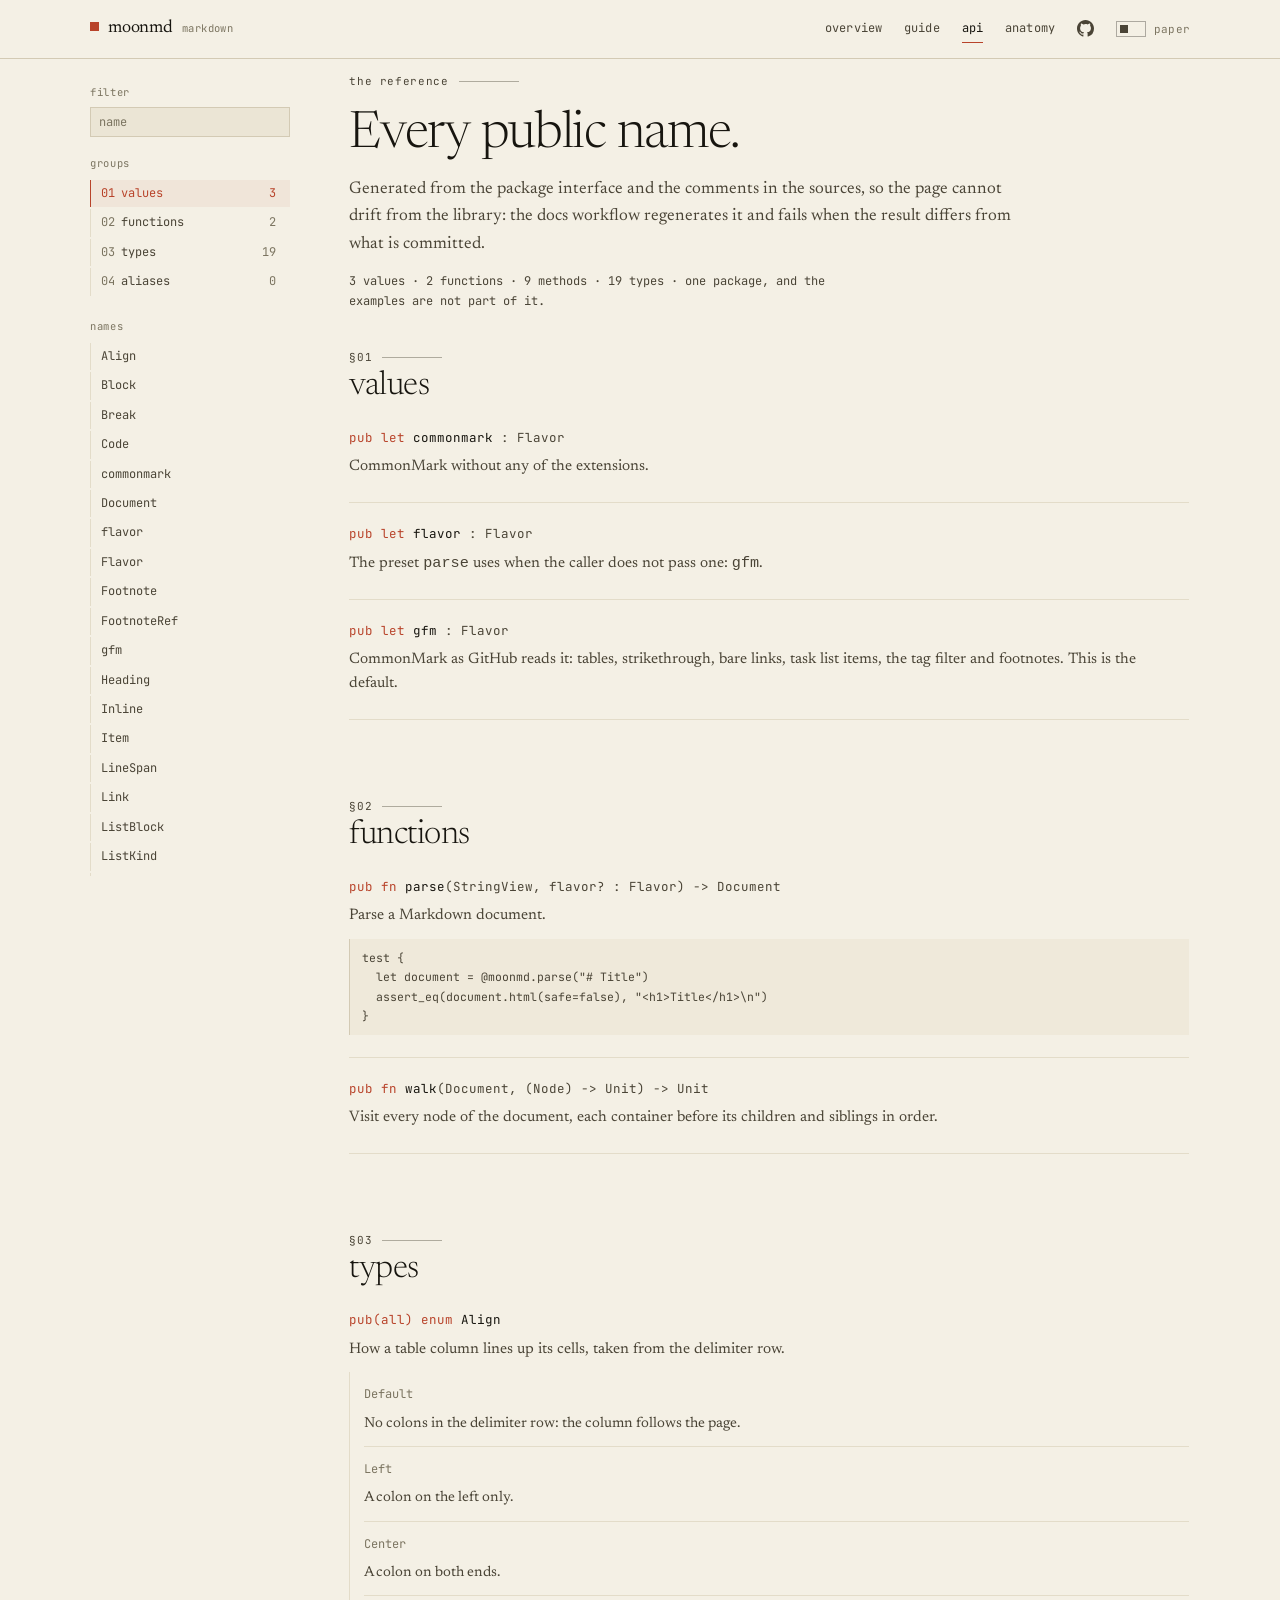
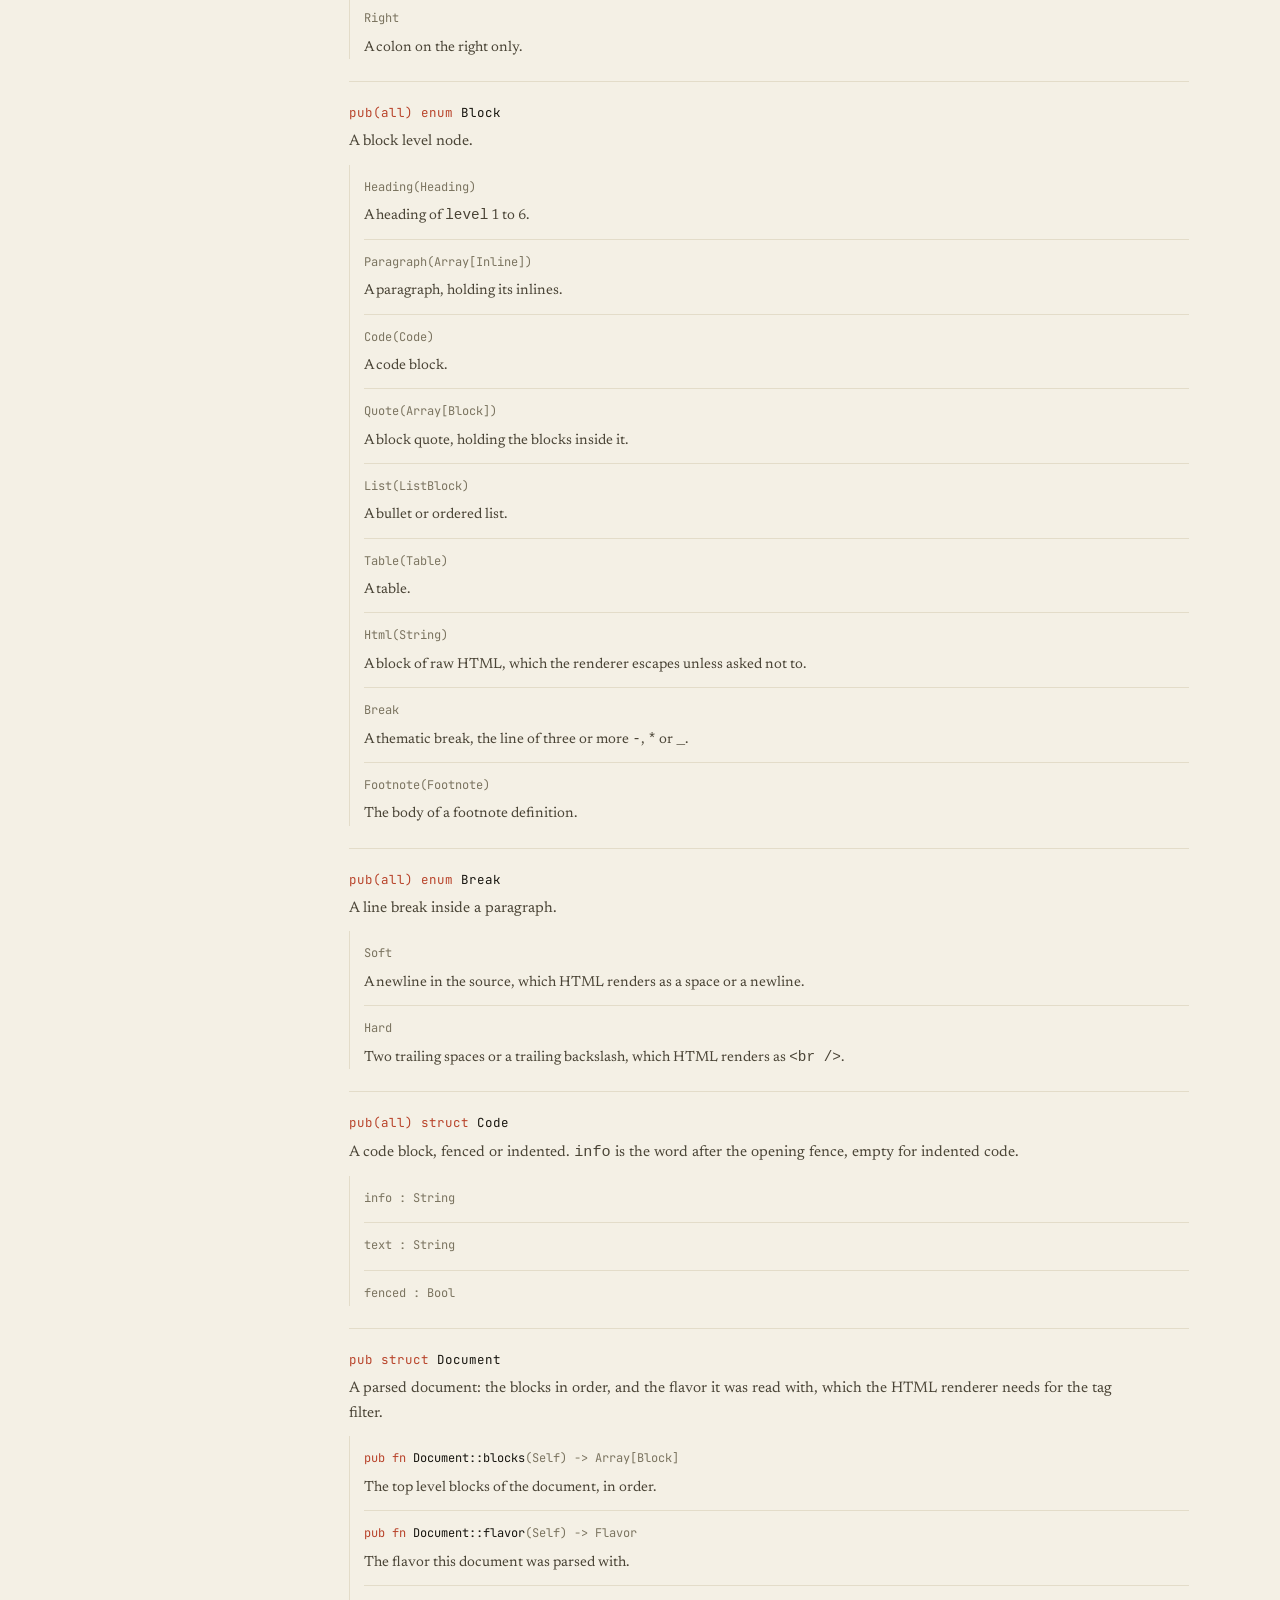
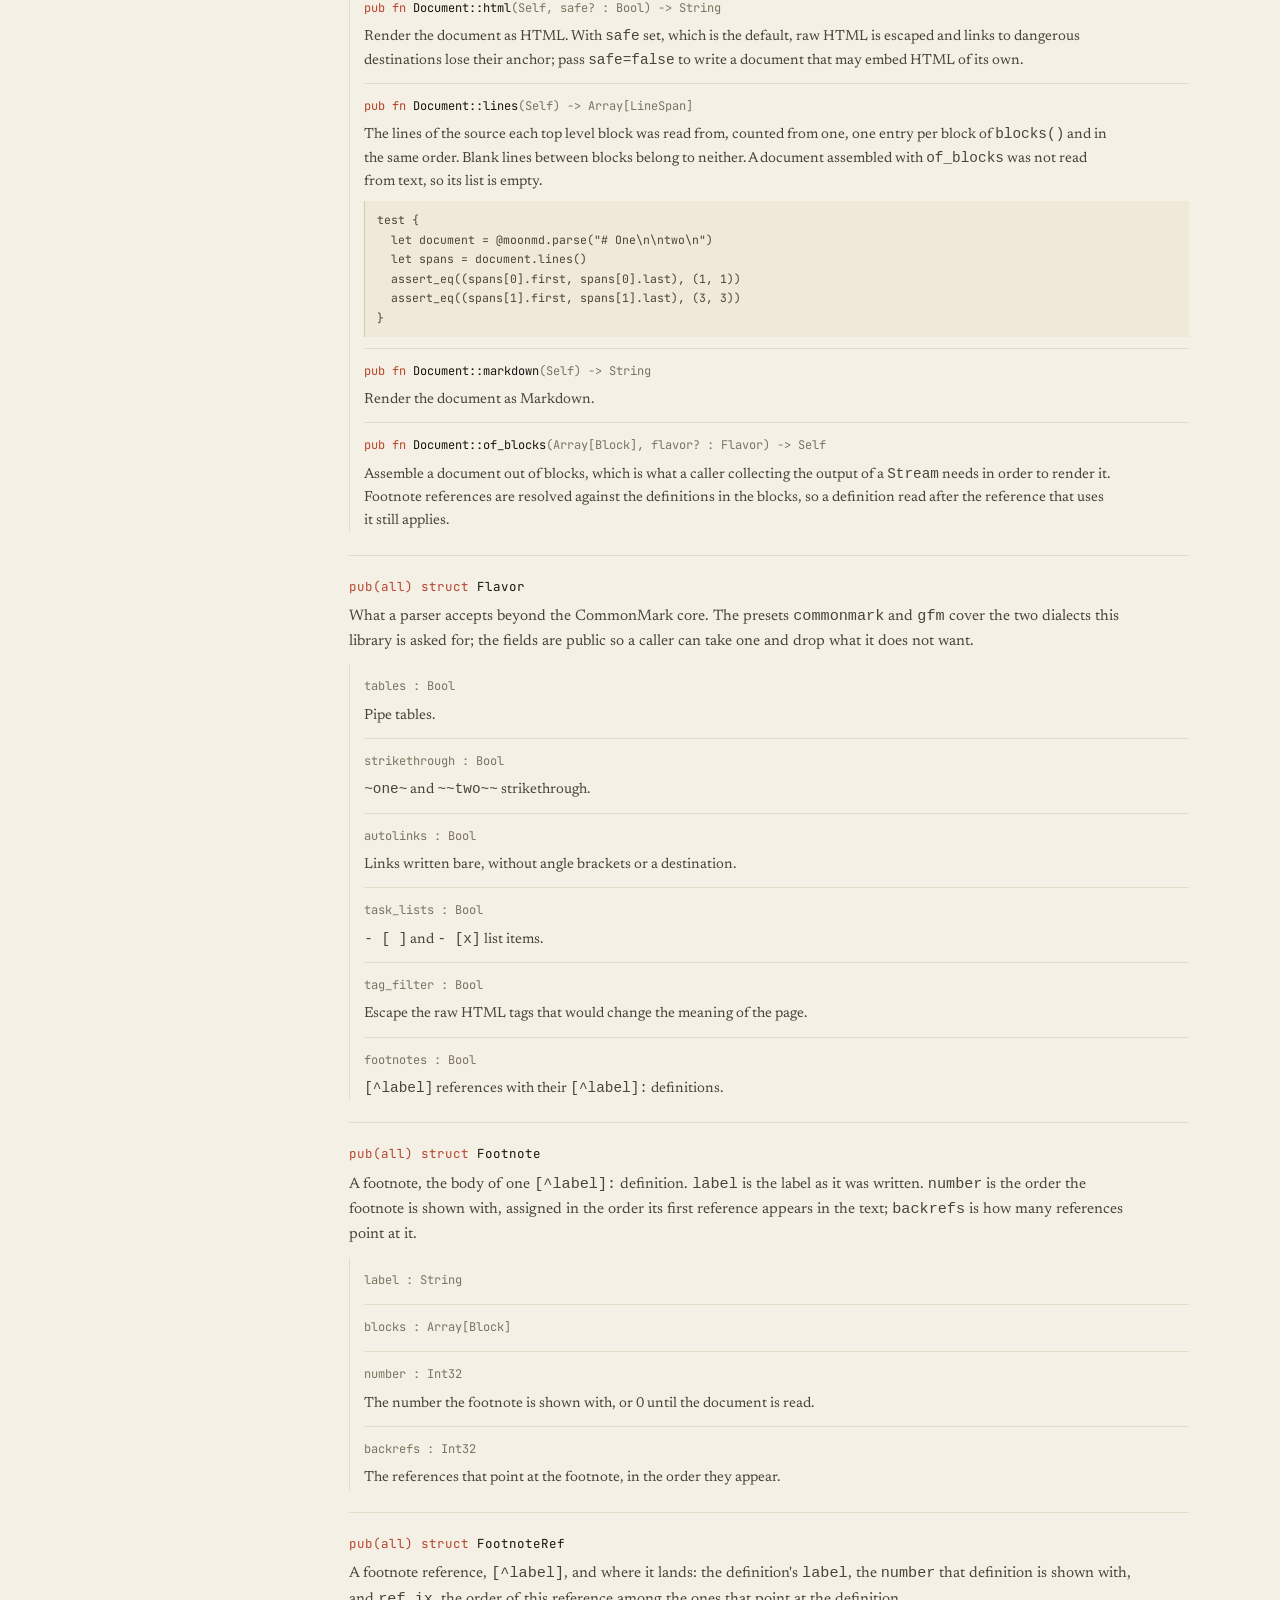
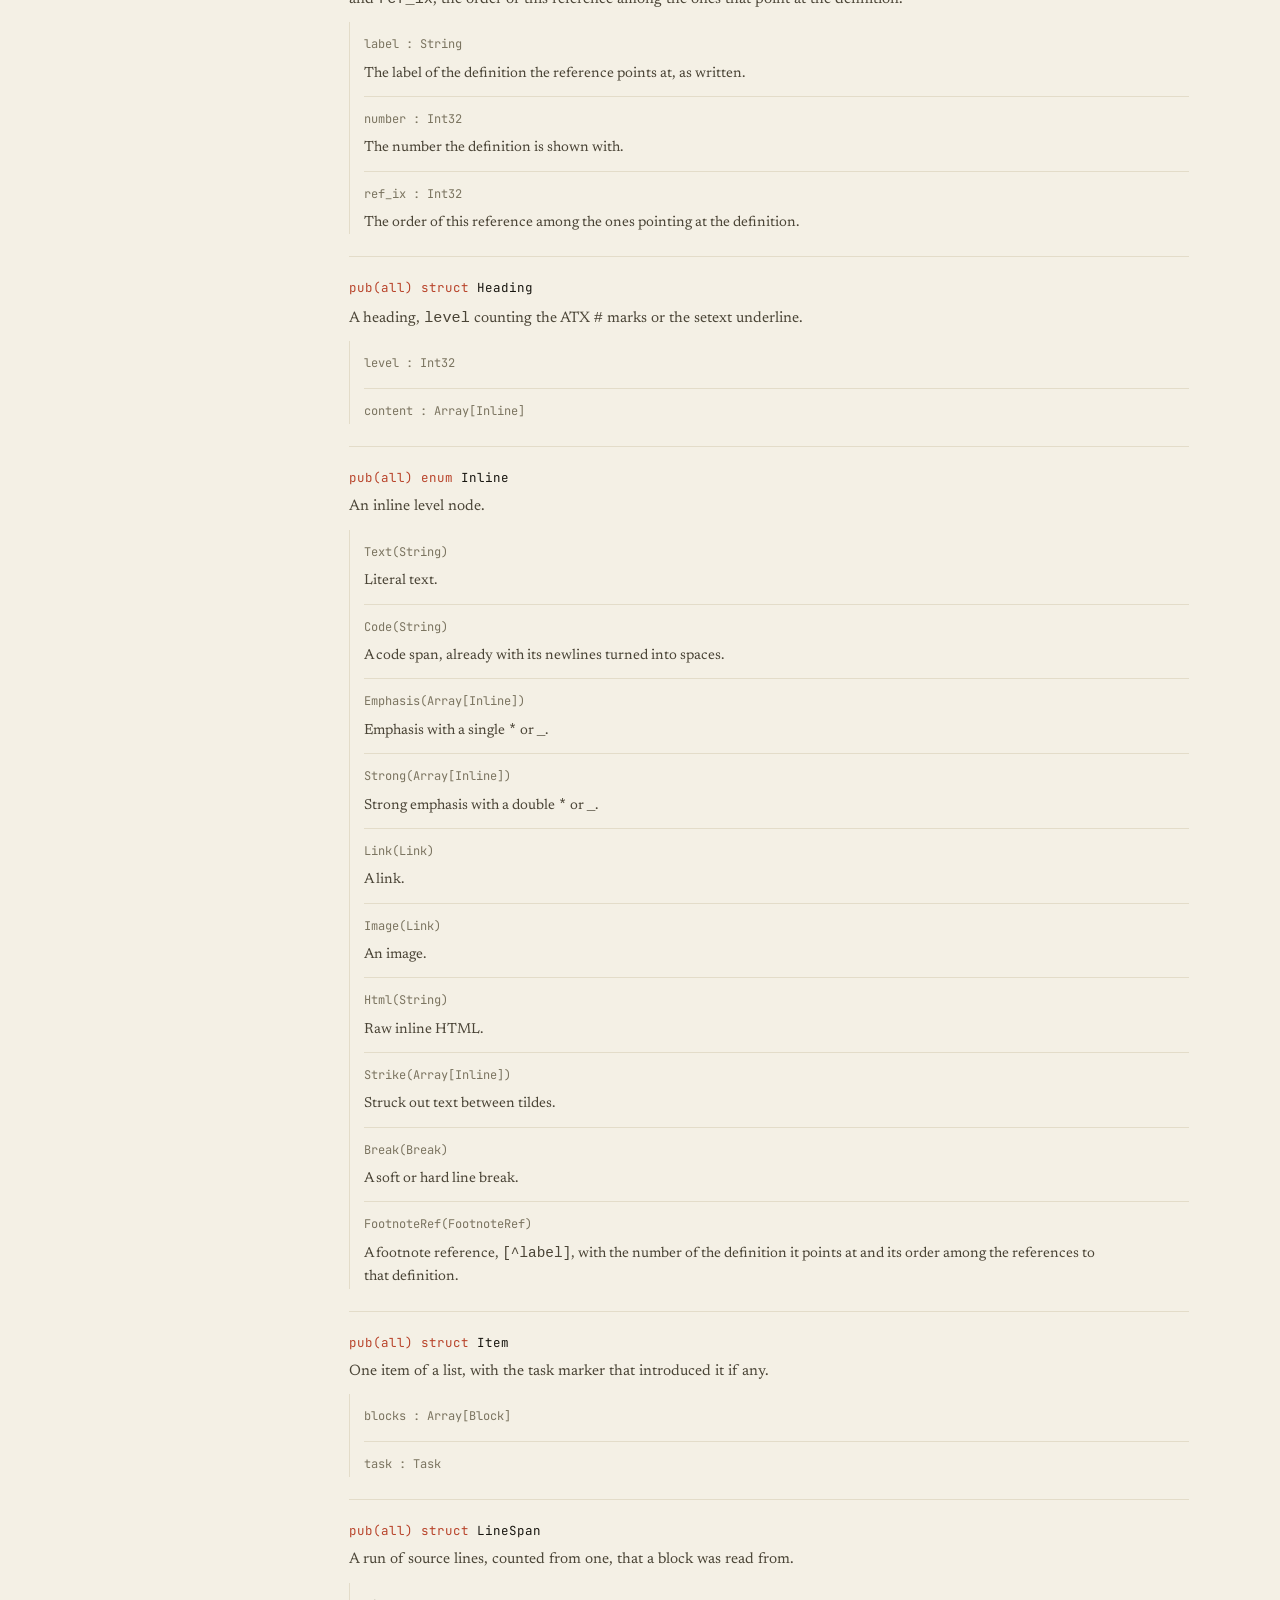
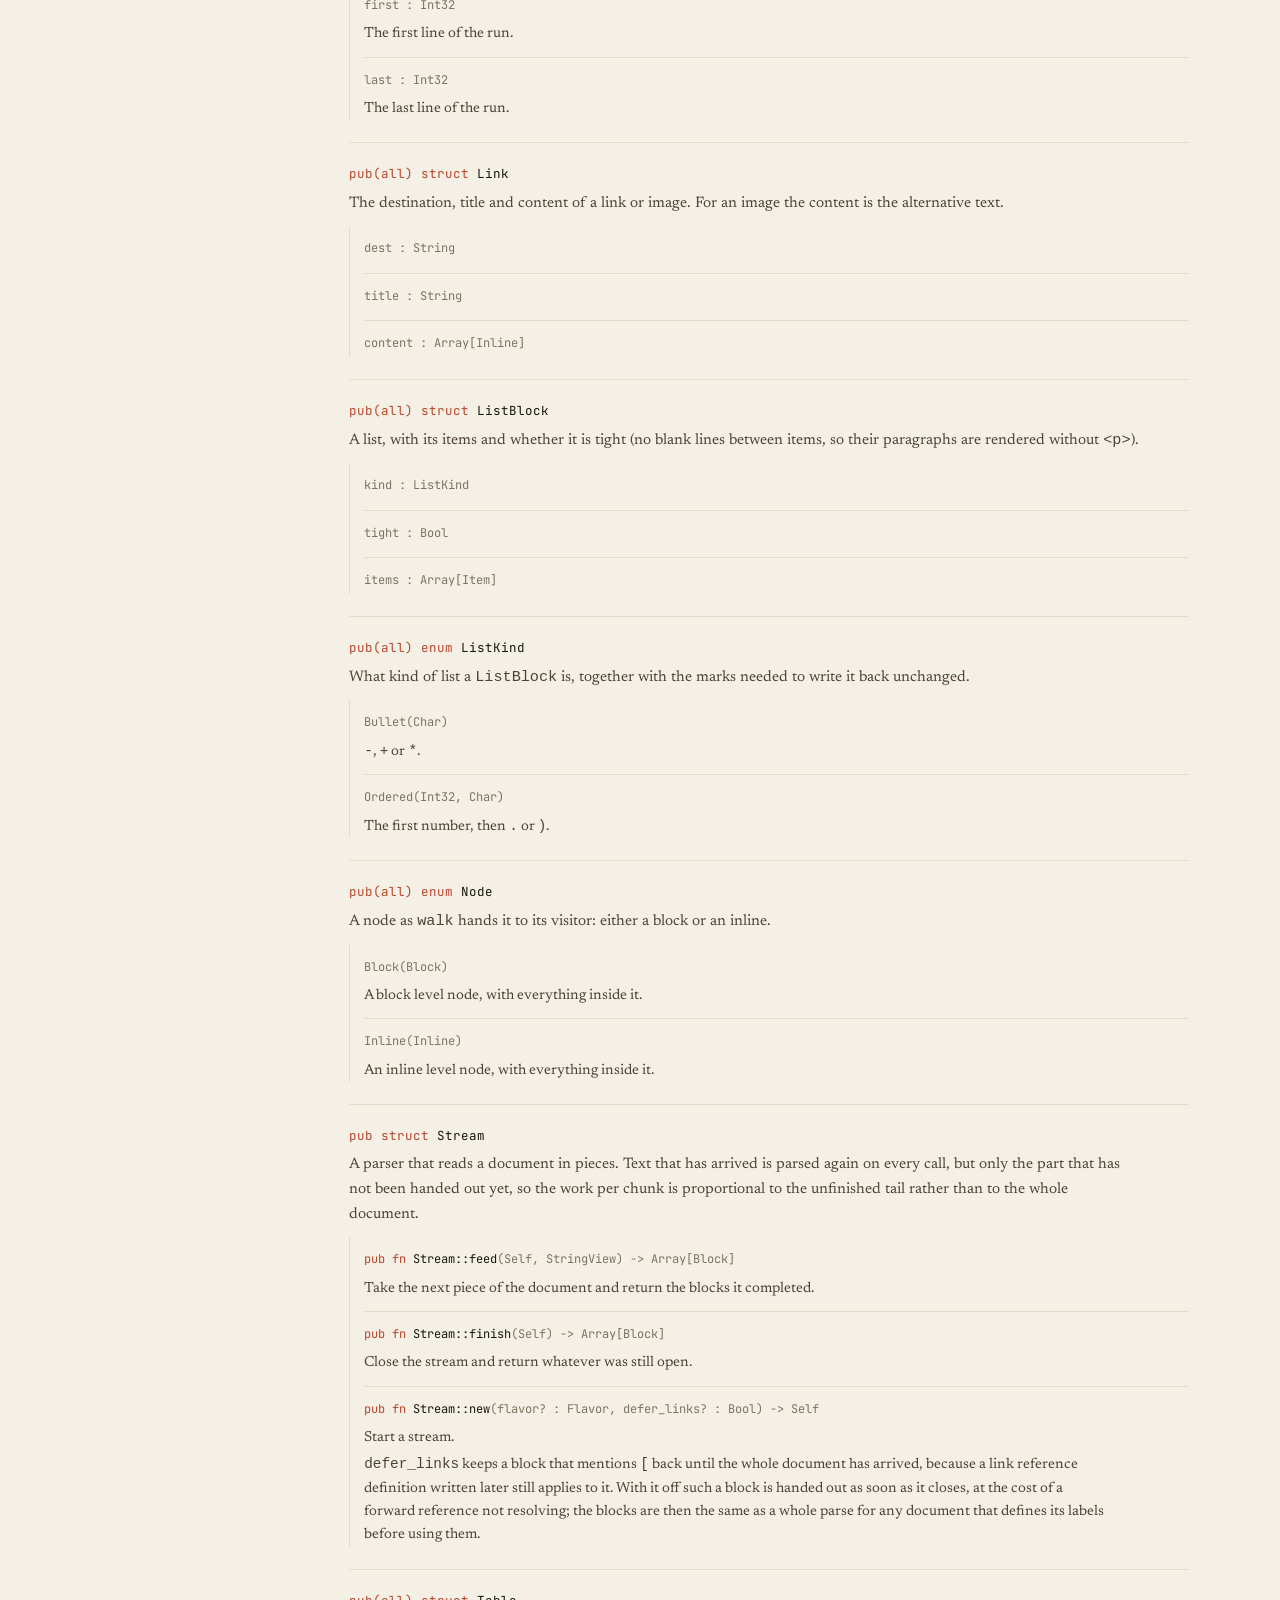
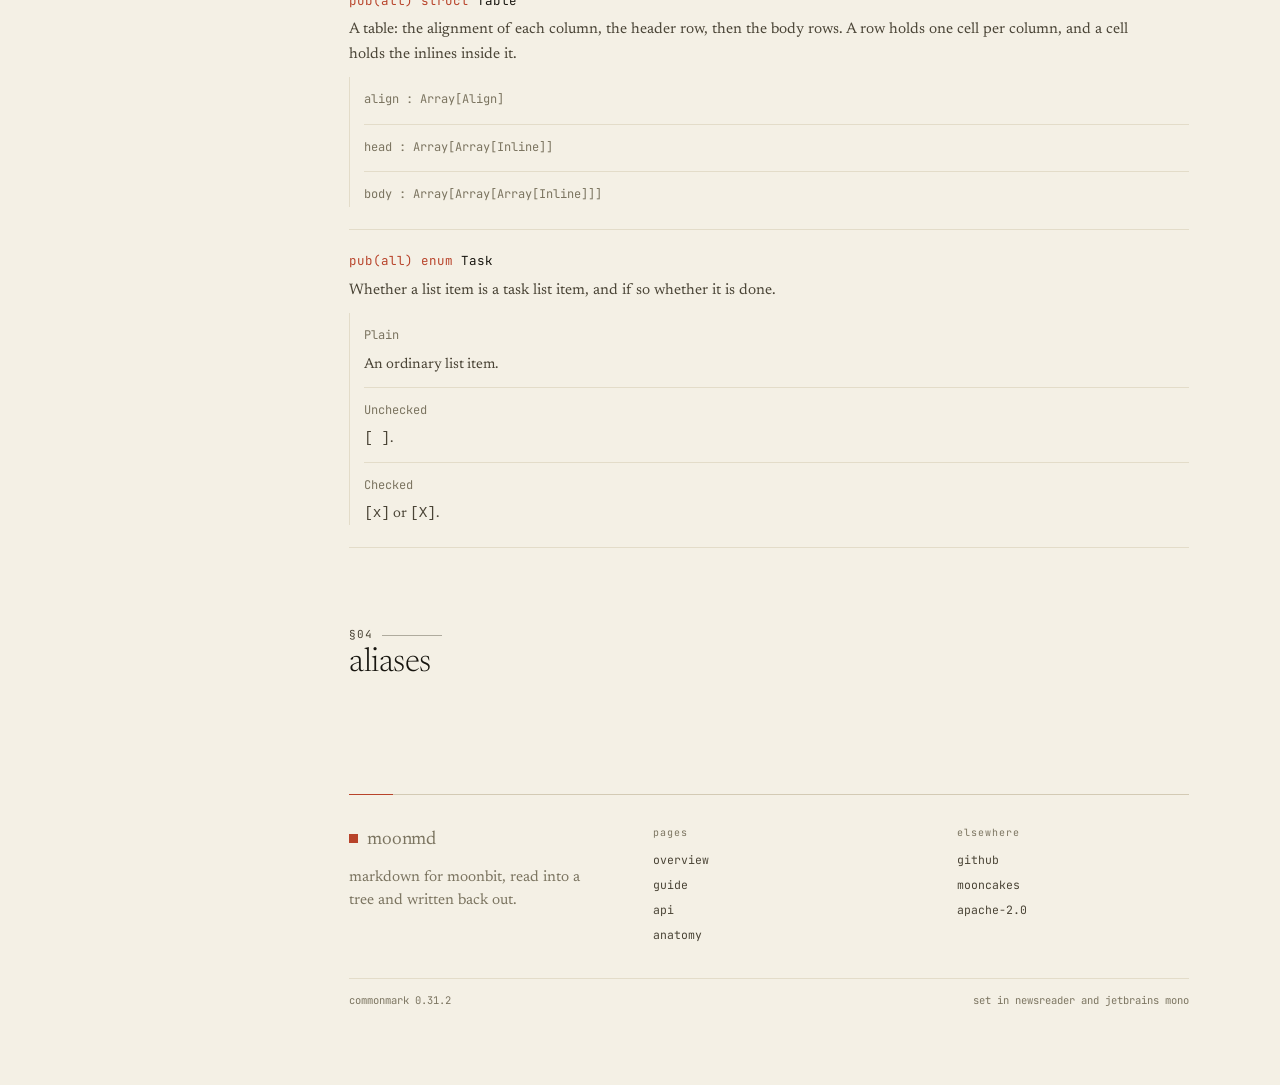
==== docs/api.html @ dc55e683 "docs(site): give the reference a page of its own. The reference was a section at the end of the guid" ====
<!DOCTYPE html>
<html lang="en">
<head>
<meta charset="utf-8">
<meta name="viewport" content="width=device-width, initial-scale=1">
<title>api — moonmd</title>
<meta name="description" content="Every public value, function and type of moonmd: generated from the package interface and the comments in the sources.">
<link rel="icon" href="favicon.svg" type="image/svg+xml">
<link rel="preconnect" href="https://fonts.googleapis.com">
<link rel="preconnect" href="https://fonts.gstatic.com" crossorigin>
<link href="https://fonts.googleapis.com/css2?family=Newsreader:ital,opsz,wght@0,6..72,300;0,6..72,400;1,6..72,300&family=JetBrains+Mono:wght@400;500&display=swap" rel="stylesheet">
<link rel="stylesheet" href="assets/style.css">
<script>
(function () {
  try {
    var nav = performance.getEntriesByType ? performance.getEntriesByType("navigation") : [];
    var kind = nav.length ? nav[0].type : "";
    if (!kind && performance.navigation) kind = performance.navigation.type === 1 ? "reload" : "navigate";
    if (kind === "reload") {
      sessionStorage.removeItem("moonmd-theme");
      return;
    }
    var saved = sessionStorage.getItem("moonmd-theme");
    if (saved === "ink" || saved === "paper") document.documentElement.setAttribute("data-theme", saved);
  } catch (e) {}
})();
</script>
</head>
<body>

<header class="masthead">
  <div class="masthead-inner">
    <a class="wordmark" href="index.html"><i class="mark"></i>moonmd <span>markdown</span></a>
    <nav class="nav" aria-label="This site">
      <a href="index.html">overview</a>
      <a href="guide.html">guide</a>
      <a href="api.html" aria-current="page">api</a>
      <a href="anatomy.html">anatomy</a>
      <a class="icon-link" href="https://github.com/moonbitstack/moonmd" aria-label="moonmd on GitHub">
        <svg viewBox="0 0 16 16" fill="currentColor" aria-hidden="true"><path d="M8 0C3.58 0 0 3.58 0 8c0 3.54 2.29 6.53 5.47 7.59.4.07.55-.17.55-.38 0-.19-.01-.82-.01-1.49-2.01.37-2.53-.49-2.69-.94-.09-.23-.48-.94-.82-1.13-.28-.15-.68-.52-.01-.53.63-.01 1.08.58 1.23.82.72 1.21 1.87.87 2.33.66.07-.52.28-.87.51-1.07-1.78-.2-3.64-.89-3.64-3.95 0-.87.31-1.59.82-2.15-.08-.2-.36-1.02.08-2.12 0 0 .67-.21 2.2.82a7.4 7.4 0 0 1 2-.27c.68 0 1.36.09 2 .27 1.53-1.04 2.2-.82 2.2-.82.44 1.1.16 1.92.08 2.12.51.56.82 1.27.82 2.15 0 3.07-1.87 3.75-3.65 3.95.29.25.54.73.54 1.48 0 1.07-.01 1.93-.01 2.2 0 .21.15.46.55.38A8.01 8.01 0 0 0 16 8c0-4.42-3.58-8-8-8Z"/></svg>
      </a>
      <button class="theme-switch" type="button" aria-pressed="false" aria-label="Switch between paper and ink">
        <span class="track" aria-hidden="true"><span class="knob"></span></span><span class="label">paper</span>
      </button>
    </nav>
  </div>
</header>

<main class="sheet">
  <div class="guide-grid">
    <aside class="rail scroll" aria-label="Contents">
      <label class="filter-label" for="api-filter">filter</label>
      <input id="api-filter" class="filter" type="search" placeholder="name" autocomplete="off" spellcheck="false" aria-label="Filter the reference by name">
      <h4>groups</h4>
      <ul>
        <li><a href="#api-values"><span class="n">01</span>values<span class="n count">3</span></a></li>
        <li><a href="#api-functions"><span class="n">02</span>functions<span class="n count">2</span></a></li>
        <li><a href="#api-types"><span class="n">03</span>types<span class="n count">19</span></a></li>
        <li><a href="#api-aliases"><span class="n">04</span>aliases<span class="n count">0</span></a></li>
      </ul>
      <h4>names</h4>
      <ul id="api-index">
        <li><a href="#api-type-Align">Align</a></li>
        <li><a href="#api-type-Block">Block</a></li>
        <li><a href="#api-type-Break">Break</a></li>
        <li><a href="#api-type-Code">Code</a></li>
        <li><a href="#api-value-commonmark">commonmark</a></li>
        <li><a href="#api-type-Document">Document</a></li>
        <li><a href="#api-value-flavor">flavor</a></li>
        <li><a href="#api-type-Flavor">Flavor</a></li>
        <li><a href="#api-type-Footnote">Footnote</a></li>
        <li><a href="#api-type-FootnoteRef">FootnoteRef</a></li>
        <li><a href="#api-value-gfm">gfm</a></li>
        <li><a href="#api-type-Heading">Heading</a></li>
        <li><a href="#api-type-Inline">Inline</a></li>
        <li><a href="#api-type-Item">Item</a></li>
        <li><a href="#api-type-LineSpan">LineSpan</a></li>
        <li><a href="#api-type-Link">Link</a></li>
        <li><a href="#api-type-ListBlock">ListBlock</a></li>
        <li><a href="#api-type-ListKind">ListKind</a></li>
        <li><a href="#api-type-Node">Node</a></li>
        <li><a href="#api-fn-parse">parse</a></li>
        <li><a href="#api-type-Stream">Stream</a></li>
        <li><a href="#api-type-Table">Table</a></li>
        <li><a href="#api-type-Task">Task</a></li>
        <li><a href="#api-fn-walk">walk</a></li>
      </ul>
    </aside>
    <div class="guide-body api-body">
      <p class="kicker">the reference</p>
      <h1 class="guide-title">Every public name.</h1>
      <p class="lede">Generated from the package interface and the comments in the sources, so the page cannot drift from the library: the docs workflow regenerates it and fails when the result differs from what is committed.</p>
      <p class="note api-count">3 values · 2 functions · 9 methods · 19 types · one package, and the examples are not part of it.</p>
<section id="api-values">
  <p class="kicker"><span>§01</span></p>
  <h2>values</h2>
<div class="entry" id="api-value-commonmark" data-name="commonmark">
  <span class="sig"><span class="kw">pub let</span> <span class="name">commonmark</span><span class="arg"> : Flavor</span></span>
<p class="doc-p">CommonMark without any of the extensions.</p>
</div>
<div class="entry" id="api-value-flavor" data-name="flavor">
  <span class="sig"><span class="kw">pub let</span> <span class="name">flavor</span><span class="arg"> : Flavor</span></span>
<p class="doc-p">The preset <code>parse</code> uses when the caller does not pass one: <code>gfm</code>.</p>
</div>
<div class="entry" id="api-value-gfm" data-name="gfm">
  <span class="sig"><span class="kw">pub let</span> <span class="name">gfm</span><span class="arg"> : Flavor</span></span>
<p class="doc-p">CommonMark as GitHub reads it: tables, strikethrough, bare links, task list items, the tag filter and footnotes. This is the default.</p>
</div>
</section>
<section id="api-functions">
  <p class="kicker"><span>§02</span></p>
  <h2>functions</h2>
<div class="entry" id="api-fn-parse" data-name="parse">
  <span class="sig"><span class="kw">pub fn</span> <span class="name">parse</span><span class="arg">(StringView, flavor? : Flavor) -&gt; Document</span></span>
<p class="doc-p">Parse a Markdown document.</p>
<pre class="doc-code"><code>test {
  let document = @moonmd.parse("# Title")
  assert_eq(document.html(safe=false), "&lt;h1&gt;Title&lt;/h1&gt;\n")
}</code></pre>
</div>
<div class="entry" id="api-fn-walk" data-name="walk">
  <span class="sig"><span class="kw">pub fn</span> <span class="name">walk</span><span class="arg">(Document, (Node) -&gt; Unit) -&gt; Unit</span></span>
<p class="doc-p">Visit every node of the document, each container before its children and siblings in order.</p>
</div>
</section>
<section id="api-types">
  <p class="kicker"><span>§03</span></p>
  <h2>types</h2>
<div class="entry" id="api-type-Align" data-name="align default left center right">
  <span class="sig"><span class="kw">pub(all) enum</span> <span class="name">Align</span><span class="arg"></span></span>
<p class="doc-p">How a table column lines up its cells, taken from the delimiter row.</p>
  <div class="members">
    <div class="member">
      <span class="sig"><span class="arg">Default</span></span>
<p class="doc-p">No colons in the delimiter row: the column follows the page.</p>
    </div>
    <div class="member">
      <span class="sig"><span class="arg">Left</span></span>
<p class="doc-p">A colon on the left only.</p>
    </div>
    <div class="member">
      <span class="sig"><span class="arg">Center</span></span>
<p class="doc-p">A colon on both ends.</p>
    </div>
    <div class="member">
      <span class="sig"><span class="arg">Right</span></span>
<p class="doc-p">A colon on the right only.</p>
    </div>
  </div>
</div>
<div class="entry" id="api-type-Block" data-name="block heading paragraph code quote list table html break footnote">
  <span class="sig"><span class="kw">pub(all) enum</span> <span class="name">Block</span><span class="arg"></span></span>
<p class="doc-p">A block level node.</p>
  <div class="members">
    <div class="member">
      <span class="sig"><span class="arg">Heading(Heading)</span></span>
<p class="doc-p">A heading of <code>level</code> 1 to 6.</p>
    </div>
    <div class="member">
      <span class="sig"><span class="arg">Paragraph(Array[Inline])</span></span>
<p class="doc-p">A paragraph, holding its inlines.</p>
    </div>
    <div class="member">
      <span class="sig"><span class="arg">Code(Code)</span></span>
<p class="doc-p">A code block.</p>
    </div>
    <div class="member">
      <span class="sig"><span class="arg">Quote(Array[Block])</span></span>
<p class="doc-p">A block quote, holding the blocks inside it.</p>
    </div>
    <div class="member">
      <span class="sig"><span class="arg">List(ListBlock)</span></span>
<p class="doc-p">A bullet or ordered list.</p>
    </div>
    <div class="member">
      <span class="sig"><span class="arg">Table(Table)</span></span>
<p class="doc-p">A table.</p>
    </div>
    <div class="member">
      <span class="sig"><span class="arg">Html(String)</span></span>
<p class="doc-p">A block of raw HTML, which the renderer escapes unless asked not to.</p>
    </div>
    <div class="member">
      <span class="sig"><span class="arg">Break</span></span>
<p class="doc-p">A thematic break, the line of three or more <code>-</code>, <code>*</code> or <code>_</code>.</p>
    </div>
    <div class="member">
      <span class="sig"><span class="arg">Footnote(Footnote)</span></span>
<p class="doc-p">The body of a footnote definition.</p>
    </div>
  </div>
</div>
<div class="entry" id="api-type-Break" data-name="break soft hard">
  <span class="sig"><span class="kw">pub(all) enum</span> <span class="name">Break</span><span class="arg"></span></span>
<p class="doc-p">A line break inside a paragraph.</p>
  <div class="members">
    <div class="member">
      <span class="sig"><span class="arg">Soft</span></span>
<p class="doc-p">A newline in the source, which HTML renders as a space or a newline.</p>
    </div>
    <div class="member">
      <span class="sig"><span class="arg">Hard</span></span>
<p class="doc-p">Two trailing spaces or a trailing backslash, which HTML renders as <code>&lt;br /&gt;</code>.</p>
    </div>
  </div>
</div>
<div class="entry" id="api-type-Code" data-name="code info text fenced">
  <span class="sig"><span class="kw">pub(all) struct</span> <span class="name">Code</span><span class="arg"></span></span>
<p class="doc-p">A code block, fenced or indented. <code>info</code> is the word after the opening fence, empty for indented code.</p>
  <div class="members">
    <div class="member">
      <span class="sig"><span class="arg">info : String</span></span>
    </div>
    <div class="member">
      <span class="sig"><span class="arg">text : String</span></span>
    </div>
    <div class="member">
      <span class="sig"><span class="arg">fenced : Bool</span></span>
    </div>
  </div>
</div>
<div class="entry" id="api-type-Document" data-name="document blocks flavor html lines markdown of_blocks">
  <span class="sig"><span class="kw">pub struct</span> <span class="name">Document</span><span class="arg"></span></span>
<p class="doc-p">A parsed document: the blocks in order, and the flavor it was read with, which the HTML renderer needs for the tag filter.</p>
  <div class="members">
    <div class="member">
      <span class="sig"><span class="kw">pub fn</span> <span class="name">Document::blocks</span><span class="arg">(Self) -&gt; Array[Block]</span></span>
<p class="doc-p">The top level blocks of the document, in order.</p>
    </div>
    <div class="member">
      <span class="sig"><span class="kw">pub fn</span> <span class="name">Document::flavor</span><span class="arg">(Self) -&gt; Flavor</span></span>
<p class="doc-p">The flavor this document was parsed with.</p>
    </div>
    <div class="member">
      <span class="sig"><span class="kw">pub fn</span> <span class="name">Document::html</span><span class="arg">(Self, safe? : Bool) -&gt; String</span></span>
<p class="doc-p">Render the document as HTML. With <code>safe</code> set, which is the default, raw HTML is escaped and links to dangerous destinations lose their anchor; pass <code>safe=false</code> to write a document that may embed HTML of its own.</p>
    </div>
    <div class="member">
      <span class="sig"><span class="kw">pub fn</span> <span class="name">Document::lines</span><span class="arg">(Self) -&gt; Array[LineSpan]</span></span>
<p class="doc-p">The lines of the source each top level block was read from, counted from one, one entry per block of <code>blocks()</code> and in the same order. Blank lines between blocks belong to neither. A document assembled with <code>of_blocks</code> was not read from text, so its list is empty.</p>
<pre class="doc-code"><code>test {
  let document = @moonmd.parse("# One\n\ntwo\n")
  let spans = document.lines()
  assert_eq((spans[0].first, spans[0].last), (1, 1))
  assert_eq((spans[1].first, spans[1].last), (3, 3))
}</code></pre>
    </div>
    <div class="member">
      <span class="sig"><span class="kw">pub fn</span> <span class="name">Document::markdown</span><span class="arg">(Self) -&gt; String</span></span>
<p class="doc-p">Render the document as Markdown.</p>
    </div>
    <div class="member">
      <span class="sig"><span class="kw">pub fn</span> <span class="name">Document::of_blocks</span><span class="arg">(Array[Block], flavor? : Flavor) -&gt; Self</span></span>
<p class="doc-p">Assemble a document out of blocks, which is what a caller collecting the output of a <code>Stream</code> needs in order to render it. Footnote references are resolved against the definitions in the blocks, so a definition read after the reference that uses it still applies.</p>
    </div>
  </div>
</div>
<div class="entry" id="api-type-Flavor" data-name="flavor tables strikethrough autolinks task_lists tag_filter footnotes">
  <span class="sig"><span class="kw">pub(all) struct</span> <span class="name">Flavor</span><span class="arg"></span></span>
<p class="doc-p">What a parser accepts beyond the CommonMark core. The presets <code>commonmark</code> and <code>gfm</code> cover the two dialects this library is asked for; the fields are public so a caller can take one and drop what it does not want.</p>
  <div class="members">
    <div class="member">
      <span class="sig"><span class="arg">tables : Bool</span></span>
<p class="doc-p">Pipe tables.</p>
    </div>
    <div class="member">
      <span class="sig"><span class="arg">strikethrough : Bool</span></span>
<p class="doc-p"><code>~one~</code> and <code>~~two~~</code> strikethrough.</p>
    </div>
    <div class="member">
      <span class="sig"><span class="arg">autolinks : Bool</span></span>
<p class="doc-p">Links written bare, without angle brackets or a destination.</p>
    </div>
    <div class="member">
      <span class="sig"><span class="arg">task_lists : Bool</span></span>
<p class="doc-p"><code>- [ ]</code> and <code>- [x]</code> list items.</p>
    </div>
    <div class="member">
      <span class="sig"><span class="arg">tag_filter : Bool</span></span>
<p class="doc-p">Escape the raw HTML tags that would change the meaning of the page.</p>
    </div>
    <div class="member">
      <span class="sig"><span class="arg">footnotes : Bool</span></span>
<p class="doc-p"><code>[^label]</code> references with their <code>[^label]:</code> definitions.</p>
    </div>
  </div>
</div>
<div class="entry" id="api-type-Footnote" data-name="footnote label blocks number backrefs">
  <span class="sig"><span class="kw">pub(all) struct</span> <span class="name">Footnote</span><span class="arg"></span></span>
<p class="doc-p">A footnote, the body of one <code>[^label]:</code> definition. <code>label</code> is the label as it was written. <code>number</code> is the order the footnote is shown with, assigned in the order its first reference appears in the text; <code>backrefs</code> is how many references point at it.</p>
  <div class="members">
    <div class="member">
      <span class="sig"><span class="arg">label : String</span></span>
    </div>
    <div class="member">
      <span class="sig"><span class="arg">blocks : Array[Block]</span></span>
    </div>
    <div class="member">
      <span class="sig"><span class="arg">number : Int32</span></span>
<p class="doc-p">The number the footnote is shown with, or 0 until the document is read.</p>
    </div>
    <div class="member">
      <span class="sig"><span class="arg">backrefs : Int32</span></span>
<p class="doc-p">The references that point at the footnote, in the order they appear.</p>
    </div>
  </div>
</div>
<div class="entry" id="api-type-FootnoteRef" data-name="footnoteref label number ref_ix">
  <span class="sig"><span class="kw">pub(all) struct</span> <span class="name">FootnoteRef</span><span class="arg"></span></span>
<p class="doc-p">A footnote reference, <code>[^label]</code>, and where it lands: the definition's <code>label</code>, the <code>number</code> that definition is shown with, and <code>ref_ix</code>, the order of this reference among the ones that point at the definition.</p>
  <div class="members">
    <div class="member">
      <span class="sig"><span class="arg">label : String</span></span>
<p class="doc-p">The label of the definition the reference points at, as written.</p>
    </div>
    <div class="member">
      <span class="sig"><span class="arg">number : Int32</span></span>
<p class="doc-p">The number the definition is shown with.</p>
    </div>
    <div class="member">
      <span class="sig"><span class="arg">ref_ix : Int32</span></span>
<p class="doc-p">The order of this reference among the ones pointing at the definition.</p>
    </div>
  </div>
</div>
<div class="entry" id="api-type-Heading" data-name="heading level content">
  <span class="sig"><span class="kw">pub(all) struct</span> <span class="name">Heading</span><span class="arg"></span></span>
<p class="doc-p">A heading, <code>level</code> counting the ATX <code>#</code> marks or the setext underline.</p>
  <div class="members">
    <div class="member">
      <span class="sig"><span class="arg">level : Int32</span></span>
    </div>
    <div class="member">
      <span class="sig"><span class="arg">content : Array[Inline]</span></span>
    </div>
  </div>
</div>
<div class="entry" id="api-type-Inline" data-name="inline text code emphasis strong link image html strike break footnoteref">
  <span class="sig"><span class="kw">pub(all) enum</span> <span class="name">Inline</span><span class="arg"></span></span>
<p class="doc-p">An inline level node.</p>
  <div class="members">
    <div class="member">
      <span class="sig"><span class="arg">Text(String)</span></span>
<p class="doc-p">Literal text.</p>
    </div>
    <div class="member">
      <span class="sig"><span class="arg">Code(String)</span></span>
<p class="doc-p">A code span, already with its newlines turned into spaces.</p>
    </div>
    <div class="member">
      <span class="sig"><span class="arg">Emphasis(Array[Inline])</span></span>
<p class="doc-p">Emphasis with a single <code>*</code> or <code>_</code>.</p>
    </div>
    <div class="member">
      <span class="sig"><span class="arg">Strong(Array[Inline])</span></span>
<p class="doc-p">Strong emphasis with a double <code>*</code> or <code>_</code>.</p>
    </div>
    <div class="member">
      <span class="sig"><span class="arg">Link(Link)</span></span>
<p class="doc-p">A link.</p>
    </div>
    <div class="member">
      <span class="sig"><span class="arg">Image(Link)</span></span>
<p class="doc-p">An image.</p>
    </div>
    <div class="member">
      <span class="sig"><span class="arg">Html(String)</span></span>
<p class="doc-p">Raw inline HTML.</p>
    </div>
    <div class="member">
      <span class="sig"><span class="arg">Strike(Array[Inline])</span></span>
<p class="doc-p">Struck out text between tildes.</p>
    </div>
    <div class="member">
      <span class="sig"><span class="arg">Break(Break)</span></span>
<p class="doc-p">A soft or hard line break.</p>
    </div>
    <div class="member">
      <span class="sig"><span class="arg">FootnoteRef(FootnoteRef)</span></span>
<p class="doc-p">A footnote reference, <code>[^label]</code>, with the number of the definition it points at and its order among the references to that definition.</p>
    </div>
  </div>
</div>
<div class="entry" id="api-type-Item" data-name="item blocks task">
  <span class="sig"><span class="kw">pub(all) struct</span> <span class="name">Item</span><span class="arg"></span></span>
<p class="doc-p">One item of a list, with the task marker that introduced it if any.</p>
  <div class="members">
    <div class="member">
      <span class="sig"><span class="arg">blocks : Array[Block]</span></span>
    </div>
    <div class="member">
      <span class="sig"><span class="arg">task : Task</span></span>
    </div>
  </div>
</div>
<div class="entry" id="api-type-LineSpan" data-name="linespan first last">
  <span class="sig"><span class="kw">pub(all) struct</span> <span class="name">LineSpan</span><span class="arg"></span></span>
<p class="doc-p">A run of source lines, counted from one, that a block was read from.</p>
  <div class="members">
    <div class="member">
      <span class="sig"><span class="arg">first : Int32</span></span>
<p class="doc-p">The first line of the run.</p>
    </div>
    <div class="member">
      <span class="sig"><span class="arg">last : Int32</span></span>
<p class="doc-p">The last line of the run.</p>
    </div>
  </div>
</div>
<div class="entry" id="api-type-Link" data-name="link dest title content">
  <span class="sig"><span class="kw">pub(all) struct</span> <span class="name">Link</span><span class="arg"></span></span>
<p class="doc-p">The destination, title and content of a link or image. For an image the content is the alternative text.</p>
  <div class="members">
    <div class="member">
      <span class="sig"><span class="arg">dest : String</span></span>
    </div>
    <div class="member">
      <span class="sig"><span class="arg">title : String</span></span>
    </div>
    <div class="member">
      <span class="sig"><span class="arg">content : Array[Inline]</span></span>
    </div>
  </div>
</div>
<div class="entry" id="api-type-ListBlock" data-name="listblock kind tight items">
  <span class="sig"><span class="kw">pub(all) struct</span> <span class="name">ListBlock</span><span class="arg"></span></span>
<p class="doc-p">A list, with its items and whether it is tight (no blank lines between items, so their paragraphs are rendered without <code>&lt;p&gt;</code>).</p>
  <div class="members">
    <div class="member">
      <span class="sig"><span class="arg">kind : ListKind</span></span>
    </div>
    <div class="member">
      <span class="sig"><span class="arg">tight : Bool</span></span>
    </div>
    <div class="member">
      <span class="sig"><span class="arg">items : Array[Item]</span></span>
    </div>
  </div>
</div>
<div class="entry" id="api-type-ListKind" data-name="listkind bullet ordered">
  <span class="sig"><span class="kw">pub(all) enum</span> <span class="name">ListKind</span><span class="arg"></span></span>
<p class="doc-p">What kind of list a <code>ListBlock</code> is, together with the marks needed to write it back unchanged.</p>
  <div class="members">
    <div class="member">
      <span class="sig"><span class="arg">Bullet(Char)</span></span>
<p class="doc-p"><code>-</code>, <code>+</code> or <code>*</code>.</p>
    </div>
    <div class="member">
      <span class="sig"><span class="arg">Ordered(Int32, Char)</span></span>
<p class="doc-p">The first number, then <code>.</code> or <code>)</code>.</p>
    </div>
  </div>
</div>
<div class="entry" id="api-type-Node" data-name="node block inline">
  <span class="sig"><span class="kw">pub(all) enum</span> <span class="name">Node</span><span class="arg"></span></span>
<p class="doc-p">A node as <code>walk</code> hands it to its visitor: either a block or an inline.</p>
  <div class="members">
    <div class="member">
      <span class="sig"><span class="arg">Block(Block)</span></span>
<p class="doc-p">A block level node, with everything inside it.</p>
    </div>
    <div class="member">
      <span class="sig"><span class="arg">Inline(Inline)</span></span>
<p class="doc-p">An inline level node, with everything inside it.</p>
    </div>
  </div>
</div>
<div class="entry" id="api-type-Stream" data-name="stream feed finish new">
  <span class="sig"><span class="kw">pub struct</span> <span class="name">Stream</span><span class="arg"></span></span>
<p class="doc-p">A parser that reads a document in pieces. Text that has arrived is parsed again on every call, but only the part that has not been handed out yet, so the work per chunk is proportional to the unfinished tail rather than to the whole document.</p>
  <div class="members">
    <div class="member">
      <span class="sig"><span class="kw">pub fn</span> <span class="name">Stream::feed</span><span class="arg">(Self, StringView) -&gt; Array[Block]</span></span>
<p class="doc-p">Take the next piece of the document and return the blocks it completed.</p>
    </div>
    <div class="member">
      <span class="sig"><span class="kw">pub fn</span> <span class="name">Stream::finish</span><span class="arg">(Self) -&gt; Array[Block]</span></span>
<p class="doc-p">Close the stream and return whatever was still open.</p>
    </div>
    <div class="member">
      <span class="sig"><span class="kw">pub fn</span> <span class="name">Stream::new</span><span class="arg">(flavor? : Flavor, defer_links? : Bool) -&gt; Self</span></span>
<p class="doc-p">Start a stream.</p>
<p class="doc-p"><code>defer_links</code> keeps a block that mentions <code>[</code> back until the whole document has arrived, because a link reference definition written later still applies to it. With it off such a block is handed out as soon as it closes, at the cost of a forward reference not resolving; the blocks are then the same as a whole parse for any document that defines its labels before using them.</p>
    </div>
  </div>
</div>
<div class="entry" id="api-type-Table" data-name="table align head body">
  <span class="sig"><span class="kw">pub(all) struct</span> <span class="name">Table</span><span class="arg"></span></span>
<p class="doc-p">A table: the alignment of each column, the header row, then the body rows. A row holds one cell per column, and a cell holds the inlines inside it.</p>
  <div class="members">
    <div class="member">
      <span class="sig"><span class="arg">align : Array[Align]</span></span>
    </div>
    <div class="member">
      <span class="sig"><span class="arg">head : Array[Array[Inline]]</span></span>
    </div>
    <div class="member">
      <span class="sig"><span class="arg">body : Array[Array[Array[Inline]]]</span></span>
    </div>
  </div>
</div>
<div class="entry" id="api-type-Task" data-name="task plain unchecked checked">
  <span class="sig"><span class="kw">pub(all) enum</span> <span class="name">Task</span><span class="arg"></span></span>
<p class="doc-p">Whether a list item is a task list item, and if so whether it is done.</p>
  <div class="members">
    <div class="member">
      <span class="sig"><span class="arg">Plain</span></span>
<p class="doc-p">An ordinary list item.</p>
    </div>
    <div class="member">
      <span class="sig"><span class="arg">Unchecked</span></span>
<p class="doc-p"><code>[ ]</code>.</p>
    </div>
    <div class="member">
      <span class="sig"><span class="arg">Checked</span></span>
<p class="doc-p"><code>[x]</code> or <code>[X]</code>.</p>
    </div>
  </div>
</div>
</section>
<section id="api-aliases">
  <p class="kicker"><span>§04</span></p>
  <h2>aliases</h2>
</section>
      <footer class="foot">
        <div class="foot-grid">
          <div class="foot-brand">
            <a class="wordmark" href="index.html"><i class="mark"></i>moonmd</a>
            <p>markdown for moonbit, read into a tree and written back out.</p>
          </div>
          <nav class="foot-col" aria-label="Pages">
            <h5>pages</h5>
            <a href="index.html">overview</a>
            <a href="guide.html">guide</a>
            <a href="api.html">api</a>
            <a href="anatomy.html">anatomy</a>
          </nav>
          <div class="foot-col">
            <h5>elsewhere</h5>
            <a href="https://github.com/moonbitstack/moonmd">github</a>
            <a href="https://mooncakes.io/docs/moonbitstack/moonmd">mooncakes</a>
            <a href="https://github.com/moonbitstack/moonmd/blob/master/LICENSE">apache-2.0</a>
          </div>
        </div>
        <div class="foot-base">
          <span>commonmark 0.31.2</span>
          <span>set in newsreader and jetbrains mono</span>
        </div>
      </footer>
    </div>
  </div>
</main>

<script src="assets/site.js"></script>
</body>
</html>
---- docs/assets/style.css ----
/* moonmd — a galley proof: paper, ink, one proof-red mark.
   The margin carries the document tree; the content is set in a serif with
   monospace notes. No gradients, no shadows, no rounded cards. */

:root {
  --paper: #f4f0e5;
  --paper-2: #ebe5d5;
  --ink: #17150f;
  --ink-2: #4a4436;
  --ink-3: #7b7460;
  --rule: #d3cab4;
  --rule-soft: #e3dcc9;
  --accent: #b8432a;
  --accent-ink: #8d2f1d;
  --code-bg: #efe9da;
  --serif: "Newsreader", Georgia, "Times New Roman", serif;
  --mono: "JetBrains Mono", ui-monospace, "SFMono-Regular", Menlo, Consolas, monospace;
  --sheet: 1180px;
  --prose: 720px;
  color-scheme: light;
}

:root[data-theme="ink"] {
  --paper: #12110d;
  --paper-2: #1a1812;
  --ink: #efe8d7;
  --ink-2: #c2baa6;
  --ink-3: #8a8270;
  --rule: #322e25;
  --rule-soft: #26231b;
  --accent: #d9603f;
  --accent-ink: #e88464;
  --code-bg: #191710;
  color-scheme: dark;
}

@media (prefers-color-scheme: dark) {
  :root:not([data-theme]) {
    --paper: #12110d;
    --paper-2: #1a1812;
    --ink: #efe8d7;
    --ink-2: #c2baa6;
    --ink-3: #8a8270;
    --rule: #322e25;
    --rule-soft: #26231b;
    --accent: #d9603f;
    --accent-ink: #e88464;
    --code-bg: #191710;
    color-scheme: dark;
  }
}

*,
*::before,
*::after {
  box-sizing: border-box;
}

html {
  -webkit-text-size-adjust: 100%;
  scroll-behavior: smooth;
}

@media (prefers-reduced-motion: reduce) {
  html {
    scroll-behavior: auto;
  }
}

html,
button,
input,
textarea,
select {
  font-variant-ligatures: no-contextual;
}

body {
  margin: 0;
  background: var(--paper);
  color: var(--ink);
  font-family: var(--serif);
  font-size: 17px;
  line-height: 1.62;
  font-weight: 400;
  overflow-wrap: break-word;
}

h1,
h2,
h3,
h4,
p,
ul,
ol,
figure,
pre {
  margin: 0;
}

a {
  color: inherit;
  text-decoration-color: color-mix(in srgb, var(--ink) 35%, transparent);
  text-underline-offset: 0.22em;
  text-decoration-thickness: 1px;
}

a:hover {
  text-decoration-color: var(--accent);
  color: var(--accent-ink);
}

code,
.out.rendered td,
.out.rendered th {
  overflow-wrap: anywhere;
}

:focus-visible {
  outline: 1px solid var(--accent);
  outline-offset: 3px;
}

.sr-only {
  position: absolute;
  width: 1px;
  height: 1px;
  padding: 0;
  margin: -1px;
  overflow: hidden;
  clip-path: inset(50%);
  white-space: nowrap;
}

/* ---------- scrollbars ---------- */

@supports selector(::-webkit-scrollbar) {
  html::-webkit-scrollbar {
    width: 11px;
    height: 11px;
  }
  html::-webkit-scrollbar-track {
    background: transparent;
  }
  html::-webkit-scrollbar-thumb {
    border-radius: 99px;
    border: 4px solid transparent;
    background-clip: content-box;
    background-color: color-mix(in srgb, var(--ink) 26%, transparent);
  }
  html.at-top::-webkit-scrollbar-thumb {
    background-color: transparent;
  }
  .scroll::-webkit-scrollbar,
  .code pre::-webkit-scrollbar,
  .entry .doc-code::-webkit-scrollbar {
    width: 8px;
    height: 8px;
  }
  .scroll::-webkit-scrollbar-track,
  .code pre::-webkit-scrollbar-track,
  .entry .doc-code::-webkit-scrollbar-track {
    background: transparent;
  }
  .scroll::-webkit-scrollbar-thumb,
  .code pre::-webkit-scrollbar-thumb,
  .entry .doc-code::-webkit-scrollbar-thumb {
    border-radius: 99px;
    border: 2px solid transparent;
    background-clip: content-box;
    background-color: color-mix(in srgb, var(--ink) 18%, transparent);
  }
  .scroll:hover::-webkit-scrollbar-thumb,
  .code pre:hover::-webkit-scrollbar-thumb,
  .entry .doc-code:hover::-webkit-scrollbar-thumb {
    background-color: color-mix(in srgb, var(--ink) 34%, transparent);
  }
}

@supports not selector(::-webkit-scrollbar) {
  html {
    scrollbar-width: thin;
    scrollbar-color: color-mix(in srgb, var(--ink) 26%, transparent) transparent;
  }
  html.at-top {
    scrollbar-color: transparent transparent;
  }
  .scroll,
  .code pre,
  .entry .doc-code {
    scrollbar-width: thin;
    scrollbar-color: color-mix(in srgb, var(--ink) 20%, transparent) transparent;
  }
}

/* ---------- masthead ---------- */

.masthead {
  position: sticky;
  top: 0;
  z-index: 20;
  background: var(--paper);
  border-bottom: 1px solid var(--rule);
}

.masthead-inner {
  display: flex;
  align-items: center;
  gap: 28px;
  max-width: var(--sheet);
  margin: 0 auto;
  padding: 0 clamp(16px, 4vw, 40px);
  height: 58px;
}

.wordmark {
  display: flex;
  align-items: baseline;
  gap: 9px;
  font-family: var(--serif);
  font-size: 18px;
  letter-spacing: -0.01em;
  text-decoration: none;
  white-space: nowrap;
}

.wordmark .mark {
  width: 9px;
  height: 9px;
  background: var(--accent);
  display: inline-block;
  transform: translateY(-1px);
}

.wordmark span {
  font-family: var(--mono);
  font-size: 10.5px;
  letter-spacing: 0.04em;
  color: var(--ink-3);
}

.nav {
  display: flex;
  align-items: center;
  gap: 22px;
  margin-left: auto;
  font-family: var(--mono);
  font-size: 12px;
  letter-spacing: 0.01em;
}

.nav a {
  text-decoration: none;
  color: var(--ink-2);
  padding: 4px 0;
  border-bottom: 1px solid transparent;
}

.nav a:hover {
  color: var(--ink);
  border-bottom-color: var(--accent);
}

.nav a[aria-current="page"] {
  color: var(--ink);
  border-bottom-color: var(--accent);
}

.icon-link {
  display: inline-flex;
  align-items: center;
  padding: 4px;
  color: var(--ink-2);
}

.icon-link svg {
  width: 17px;
  height: 17px;
  display: block;
}

/* theme switch */

.theme-switch {
  display: inline-flex;
  align-items: center;
  gap: 8px;
  background: none;
  border: 0;
  padding: 4px 0;
  cursor: pointer;
  font-family: var(--mono);
  font-size: 11px;
  color: var(--ink-3);
  letter-spacing: 0.02em;
}

.theme-switch:hover {
  color: var(--ink);
}

.theme-switch .track {
  width: 30px;
  height: 16px;
  border: 1px solid color-mix(in srgb, var(--ink) 32%, transparent);
  display: inline-flex;
  align-items: center;
  padding: 3px;
  vertical-align: middle;
}

.theme-switch:hover .track {
  border-color: var(--ink-2);
}

.theme-switch .knob {
  width: 8px;
  height: 8px;
  background: var(--ink-2);
  transition: transform 160ms ease;
}

@media (prefers-reduced-motion: reduce) {
  .theme-switch .knob {
    transition: none;
  }
}

:root[data-theme="ink"] .theme-switch .knob {
  transform: translateX(14px);
  background: var(--accent);
}

/* ---------- the sheet and its margin ---------- */

.sheet {
  max-width: var(--sheet);
  margin: 0 auto;
  padding: 0 clamp(16px, 4vw, 40px);
}

.doc {
  display: grid;
  grid-template-columns: minmax(0, 76px) minmax(0, 1fr);
  align-items: start;
}

.margin {
  position: relative;
  align-self: stretch;
  border-right: 1px solid var(--rule-soft);
  min-height: 100%;
  user-select: none;
}

.spine {
  position: absolute;
  top: 0;
  bottom: 0;
  right: -1px;
  width: 1px;
  background: linear-gradient(var(--accent), var(--accent)) no-repeat top / 1px var(--read, 0px);
  transition: background-size 120ms linear;
}

.mark-list {
  position: absolute;
  inset: 0;
  list-style: none;
  margin: 0;
  padding: 0;
}

.mark-list li {
  position: absolute;
  right: 9px;
  font-family: var(--mono);
  font-size: 10.5px;
  color: var(--ink-3);
  white-space: nowrap;
  letter-spacing: 0.02em;
}

.mark-list li::after {
  content: "";
  position: absolute;
  right: -12px;
  top: 6px;
  width: 4px;
  height: 4px;
  background: currentColor;
}

.mark-list li.on {
  color: var(--accent);
}

.mark-list a {
  text-decoration: none;
  color: inherit;
}

.body-col {
  min-width: 0;
  padding-left: clamp(16px, 3vw, 40px);
}

.prose {
  max-width: var(--prose);
}

/* ---------- type ---------- */

.kicker {
  font-family: var(--mono);
  font-size: 11px;
  color: var(--accent);
  letter-spacing: 0.06em;
  display: flex;
  align-items: center;
  gap: 10px;
  user-select: none;
}

.kicker::after {
  content: "";
  height: 1px;
  flex: 1;
  max-width: 60px;
  background: currentColor;
  opacity: 0.4;
}

h1 {
  font-family: var(--serif);
  font-weight: 300;
  font-size: clamp(2.5rem, 6.2vw, 4.5rem);
  line-height: 1.03;
  letter-spacing: -0.025em;
  margin: 18px 0 0;
  text-wrap: balance;
}

h1 em {
  font-style: italic;
  color: var(--accent);
}

.lede {
  font-size: 1.0625rem;
  color: var(--ink-2);
  max-width: 34em;
  margin-top: 22px;
  text-wrap: pretty;
}

h2 {
  font-family: var(--serif);
  font-weight: 300;
  font-size: clamp(1.6rem, 2.6vw, 2.1rem);
  line-height: 1.2;
  letter-spacing: -0.015em;
  margin: 12px 0 0;
}

h3 {
  font-family: var(--serif);
  font-weight: 400;
  font-size: 1.22rem;
  line-height: 1.3;
  margin: 0;
}

.section {
  padding: clamp(56px, 8vw, 96px) 0 0;
  scroll-margin-top: 84px;
}

.section > .prose + .prose,
.section p + p {
  margin-top: 1em;
}

.note {
  font-family: var(--mono);
  font-size: 12px;
  color: var(--ink-3);
}

.mono {
  font-family: var(--mono);
  font-size: 0.88em;
}

/* ---------- install line ---------- */

.install {
  display: flex;
  flex-wrap: wrap;
  align-items: center;
  gap: 12px;
  margin-top: 30px;
}

.install .cmd {
  font-family: var(--mono);
  font-size: 12.5px;
  background: var(--code-bg);
  border: 1px solid var(--rule-soft);
  padding: 0 12px;
  height: 36px;
  display: inline-flex;
  align-items: center;
  color: var(--ink-2);
  white-space: nowrap;
  overflow-wrap: anywhere;
}

.install .cmd b {
  color: var(--accent);
  font-weight: 400;
}

.btn {
  display: inline-flex;
  align-items: center;
  gap: 8px;
  font-family: var(--mono);
  font-size: 12px;
  height: 36px;
  padding: 0 14px;
  border: 1px solid var(--rule);
  background: none;
  color: var(--ink);
  cursor: pointer;
  text-decoration: none;
  user-select: none;
}

.btn:hover {
  border-color: var(--ink-2);
  color: var(--ink);
  background: var(--paper-2);
}

.btn.solid {
  background: var(--ink);
  color: var(--paper);
  border-color: var(--ink);
}

.btn.solid:hover {
  background: var(--accent);
  border-color: var(--accent);
  color: #fff8ee;
}

.btn svg {
  width: 13px;
  height: 13px;
  display: block;
}

.spec-marks {
  display: flex;
  flex-wrap: wrap;
  gap: 6px 18px;
  margin-top: 26px;
  font-family: var(--mono);
  font-size: 11px;
  color: var(--ink-3);
  user-select: none;
}

.spec-marks span::before {
  content: "·";
  margin-right: 8px;
  color: var(--accent);
}

/* ---------- workbench ---------- */

.galley {
  margin-top: 28px;
  border: 1px solid var(--rule);
  background: var(--paper);
  display: flex;
  flex-direction: column;
  min-width: 0;
}

.galley-bar {
  display: flex;
  align-items: center;
  gap: 4px;
  border-bottom: 1px solid var(--rule);
  padding: 0 8px;
  min-height: 42px;
  user-select: none;
}

.tab {
  font-family: var(--mono);
  font-size: 11.5px;
  padding: 8px 10px 9px;
  background: none;
  border: 0;
  color: var(--ink-3);
  cursor: pointer;
  border-bottom: 1px solid transparent;
  margin-bottom: -1px;
}

.tab:hover {
  color: var(--ink);
}

.tab[aria-selected="true"] {
  color: var(--ink);
  border-bottom-color: var(--accent);
}

.galley-bar .spacer {
  flex: 1;
}

#flavor {
  font-family: var(--mono);
  font-size: 11px;
  border: 1px solid var(--rule-soft);
  background: transparent;
  color: var(--ink-2);
  padding: 4px 6px;
  cursor: pointer;
}

.galley-body {
  display: grid;
  grid-template-columns: minmax(0, 1fr) minmax(0, 1fr);
  min-height: 356px;
}

.pane {
  min-width: 0;
  display: flex;
  flex-direction: column;
  position: relative;
}

.pane + .pane {
  border-left: 1px solid var(--rule);
}

.pane-head {
  display: flex;
  align-items: center;
  justify-content: space-between;
  gap: 10px;
  padding: 9px 14px;
  border-bottom: 1px solid var(--rule-soft);
  font-family: var(--mono);
  font-size: 10.5px;
  color: var(--ink-3);
  letter-spacing: 0.04em;
  user-select: none;
}

#source {
  flex: 1;
  width: 100%;
  min-height: 300px;
  resize: none;
  border: 0;
  outline: none;
  background: transparent;
  color: var(--ink);
  font-family: var(--mono);
  font-size: 12.5px;
  line-height: 1.75;
  padding: 14px 16px;
  tab-size: 2;
  white-space: pre-wrap;
  overflow-wrap: anywhere;
  overflow: auto;
}

#source::selection {
  background: color-mix(in srgb, var(--accent) 28%, transparent);
}

.out {
  flex: 1;
  overflow: auto;
  padding: 14px 16px;
  font-family: var(--mono);
  font-size: 12.5px;
  line-height: 1.75;
  color: var(--ink-2);
  white-space: pre-wrap;
  overflow-wrap: anywhere;
  min-height: 300px;
}

.out.tree {
  font-size: 12px;
  line-height: 1.9;
}

.out.rendered {
  font-family: var(--serif);
  font-size: 15.5px;
  line-height: 1.6;
  white-space: normal;
  color: var(--ink);
}

.out.rendered > * + * {
  margin-top: 0.7em;
}

.out.rendered h1,
.out.rendered h2,
.out.rendered h3 {
  font-size: 1.15em;
  font-weight: 500;
  line-height: 1.3;
}

.out.rendered code {
  font-family: var(--mono);
  font-size: 0.86em;
  background: var(--paper-2);
  padding: 0.1em 0.3em;
}

.out.rendered pre {
  background: var(--paper-2);
  padding: 10px 12px;
  overflow: auto;
  font-family: var(--mono);
  font-size: 12px;
}

.out.rendered pre code {
  background: none;
  padding: 0;
}

.out.rendered blockquote {
  border-left: 2px solid var(--rule);
  padding-left: 12px;
  color: var(--ink-2);
}

.out.rendered table {
  border-collapse: collapse;
  font-size: 0.92em;
}

.out.rendered th,
.out.rendered td {
  border: 1px solid var(--rule);
  padding: 3px 8px;
  text-align: left;
}

.out.rendered ul,
.out.rendered ol {
  padding-left: 1.3em;
}

.live-tag {
  position: absolute;
  top: 8px;
  right: 10px;
  font-family: var(--mono);
  font-size: 10px;
  color: var(--accent);
  opacity: 0;
  transition: opacity 160ms ease;
}

.live-tag.on {
  opacity: 1;
}

.galley-foot {
  border-top: 1px solid var(--rule);
  padding: 8px 12px;
  display: flex;
  flex-wrap: wrap;
  align-items: center;
  gap: 10px;
  font-family: var(--mono);
  font-size: 11px;
  color: var(--ink-3);
  user-select: none;
}

.galley-foot .stats {
  font-variant-numeric: tabular-nums;
}

.samples {
  display: flex;
  gap: 6px;
  margin-left: auto;
}

.chip {
  font-family: var(--mono);
  font-size: 11px;
  border: 1px solid var(--rule-soft);
  background: none;
  color: var(--ink-2);
  padding: 4px 9px 5px;
  cursor: pointer;
  user-select: none;
}

.chip:hover {
  border-color: var(--ink-3);
  color: var(--ink);
}

.chip[aria-pressed="true"] {
  border-color: var(--accent);
  color: var(--accent);
}

/* token colours */

.tok-tag {
  color: var(--accent-ink);
}

.tok-attr {
  color: #7a6a2e;
}

:root[data-theme="ink"] .tok-attr {
  color: #c2a469;
}

.tok-str {
  color: #4f6b3a;
}

:root[data-theme="ink"] .tok-str {
  color: #9db87a;
}

.tok-com {
  color: var(--ink-3);
  font-style: italic;
}

.tok-key {
  color: var(--accent);
}

.tok-num {
  color: #6a5a8a;
}

:root[data-theme="ink"] .tok-num {
  color: #b3a0d0;
}

/* tree view */

.tree ul {
  list-style: none;
  margin: 0;
  padding: 0 0 0 18px;
  border-left: 1px solid var(--rule-soft);
}

.tree > ul {
  padding-left: 0;
  border-left: 0;
}

.tree li {
  position: relative;
}

.tree li::before {
  content: "";
  position: absolute;
  left: -18px;
  top: 13px;
  width: 12px;
  height: 1px;
  background: var(--rule-soft);
}

.tree > ul > li::before {
  display: none;
}

.tree .type {
  color: var(--ink);
}

.tree .detail {
  color: var(--ink-3);
}

.tree .count {
  color: var(--accent);
  font-size: 10px;
  margin-left: 6px;
}

/* ---------- feature plates ---------- */

.plates {
  display: grid;
  grid-template-columns: repeat(2, minmax(0, 1fr));
  gap: 1px;
  background: var(--rule);
  border: 1px solid var(--rule);
  margin-top: 30px;
}

.plate {
  background: var(--paper);
  padding: 24px 24px 26px;
  display: flex;
  flex-direction: column;
  gap: 10px;
}

.plate .kicker {
  font-size: 10.5px;
  color: var(--ink-3);
}

.plate .kicker::after {
  display: none;
}

.plate p {
  color: var(--ink-2);
  font-size: 0.95rem;
  line-height: 1.6;
  text-wrap: pretty;
}

.plate .glyph {
  margin-top: auto;
  padding-top: 18px;
  display: flex;
  align-items: center;
  gap: 12px;
  user-select: none;
}

.plate .glyph .rule {
  flex: 1;
  height: 1px;
  background: var(--rule);
}

.plate .glyph .mark {
  font-family: var(--mono);
  font-size: 20px;
  line-height: 1;
  color: var(--accent);
  opacity: 0.9;
  letter-spacing: -0.02em;
}

/* ---------- numbers ---------- */

.numbers {
  display: grid;
  grid-template-columns: repeat(4, minmax(0, 1fr));
  border-top: 1px solid var(--rule);
  border-bottom: 1px solid var(--rule);
  margin-top: 40px;
}

.numbers div {
  padding: 18px 14px 20px;
  user-select: none;
}

.numbers div + div {
  border-left: 1px solid var(--rule-soft);
}

.numbers b {
  display: block;
  font-family: var(--mono);
  font-weight: 400;
  font-size: 1.45rem;
  letter-spacing: -0.02em;
  color: var(--ink);
  font-variant-numeric: tabular-nums;
}

.numbers span {
  display: block;
  font-family: var(--mono);
  font-size: 10.5px;
  color: var(--ink-3);
  margin-top: 4px;
}

/* ---------- next links ---------- */

.next {
  display: grid;
  grid-template-columns: repeat(2, minmax(0, 1fr));
  gap: 1px;
  background: var(--rule);
  border: 1px solid var(--rule);
  margin-top: 34px;
}

.next a {
  background: var(--paper);
  padding: 22px 24px;
  text-decoration: none;
  display: flex;
  flex-direction: column;
  gap: 6px;
}

.next a:hover {
  background: var(--paper-2);
}

.next .k {
  font-family: var(--mono);
  font-size: 10.5px;
  color: var(--accent);
}

.next .t {
  font-size: 1.1rem;
  color: var(--ink);
}

.next .d {
  font-size: 0.92rem;
  color: var(--ink-3);
}

/* ---------- guide ---------- */

.guide-grid {
  display: grid;
  grid-template-columns: minmax(0, 208px) minmax(0, 1fr);
  gap: clamp(24px, 4vw, 56px);
  align-items: start;
}

.rail {
  position: sticky;
  top: 84px;
  max-height: calc(100vh - 108px);
  overflow-y: auto;
  padding-right: 8px;
  font-family: var(--mono);
  font-size: 12px;
  user-select: none;
}

.rail h4 {
  font-family: var(--mono);
  font-weight: 400;
  font-size: 10.5px;
  color: var(--ink-3);
  letter-spacing: 0.06em;
  margin: 0 0 8px;
}

.rail ul {
  list-style: none;
  margin: 0 0 22px;
  padding: 0;
}

.rail li {
  margin-bottom: 2px;
}

.rail a {
  display: block;
  padding: 4px 8px 4px 10px;
  color: var(--ink-2);
  text-decoration: none;
  border-left: 1px solid var(--rule-soft);
}

.rail a:hover {
  color: var(--ink);
  border-left-color: var(--ink-3);
}

.rail a.on {
  color: var(--accent);
  border-left-color: var(--accent);
  background: color-mix(in srgb, var(--accent) 6%, transparent);
}

.rail a .n {
  color: var(--ink-3);
  margin-right: 6px;
}

.rail a.on .n {
  color: inherit;
}

.guide-body {
  min-width: 0;
  max-width: 760px;
}

.guide-title {
  font-size: clamp(2rem, 4.4vw, 3.2rem);
}

.guide-body h2 {
  margin-top: 0;
}

.figure-note {
  margin-top: 14px;
}

.guide-body section {
  padding-top: 64px;
  scroll-margin-top: 82px;
}

.guide-body section:first-of-type {
  padding-top: 24px;
}

.guide-body p {
  margin-top: 14px;
  color: var(--ink-2);
  max-width: 40em;
}

.guide-body p.intro {
  color: var(--ink-2);
  font-size: 1.02rem;
}

.guide-body h3 {
  margin-top: 28px;
}

.guide-body ul {
  margin-top: 12px;
  padding-left: 1.2em;
  color: var(--ink-2);
}

.guide-body li {
  margin-bottom: 6px;
}

/* ---------- code blocks ---------- */

.code {
  margin-top: 18px;
  border: 1px solid var(--rule);
  background: var(--code-bg);
  min-width: 0;
}

.code-head {
  display: flex;
  align-items: center;
  gap: 10px;
  padding: 7px 10px 7px 14px;
  border-bottom: 1px solid var(--rule-soft);
  font-family: var(--mono);
  font-size: 10.5px;
  color: var(--ink-3);
  letter-spacing: 0.04em;
  user-select: none;
}

.code-head .spacer {
  flex: 1;
}

.copy {
  font-family: var(--mono);
  font-size: 10.5px;
  color: var(--ink-3);
  background: none;
  border: 0;
  cursor: pointer;
  padding: 2px 4px;
}

.copy:hover {
  color: var(--accent);
}

.code pre {
  margin: 0;
  padding: 13px 16px 15px;
  overflow-x: auto;
  font-family: var(--mono);
  font-size: 12.5px;
  line-height: 1.72;
  color: var(--ink);
  tab-size: 2;
}

.code pre code {
  font-family: inherit;
  white-space: pre;
}

.code.output {
  background: transparent;
  border-style: dashed;
  border-color: var(--rule);
}

.code.output pre {
  color: var(--ink-2);
}

.callout {
  margin-top: 22px;
  border-left: 2px solid var(--accent);
  border-radius: 0 2px 2px 0;
  background: color-mix(in srgb, var(--accent) 5%, transparent);
  padding: 12px 16px;
  font-size: 0.95rem;
  color: var(--ink-2);
}

.callout b {
  font-weight: 400;
  color: var(--ink);
  font-family: var(--mono);
  font-size: 11px;
  letter-spacing: 0.03em;
  margin-right: 6px;
}

/* ---------- api ---------- */

.api-group {
  margin-top: 34px;
}

.api-group > h3 {
  font-family: var(--mono);
  font-size: 11px;
  font-weight: 400;
  color: var(--ink-3);
  letter-spacing: 0.08em;
  border-bottom: 1px solid var(--rule);
  padding-bottom: 8px;
}

.entry {
  padding: 18px 0 20px;
  border-bottom: 1px solid var(--rule-soft);
}

.entry:target {
  background: color-mix(in srgb, var(--accent) 5%, transparent);
}

.sig {
  font-family: var(--mono);
  font-size: 12.5px;
  line-height: 1.7;
  color: var(--ink);
  overflow-wrap: anywhere;
  display: block;
  text-decoration: none;
}

.sig .kw {
  color: var(--accent);
}

.sig .name {
  color: var(--ink);
}

.sig .arg {
  color: var(--ink-2);
}

.entry p {
  margin-top: 7px;
  font-size: 0.95rem;
  color: var(--ink-2);
  max-width: 44em;
}

.entry .doc-code {
  margin: 10px 0 0;
  padding: 9px 12px;
  background: var(--code-bg);
  border-left: 1px solid var(--rule);
  font-family: var(--mono);
  font-size: 11.5px;
  line-height: 1.7;
  color: var(--ink-2);
  overflow-x: auto;
  white-space: pre;
}

.entry .doc-code code {
  font-family: inherit;
}

.members {
  margin-top: 10px;
  border-left: 1px solid var(--rule-soft);
  padding-left: 14px;
}

.members .sig {
  font-size: 12px;
  padding: 3px 0;
}

.members .sig .arg {
  color: var(--ink-3);
}

/* ---------- the reference page ---------- */

.api-body {
  max-width: 840px;
}

.filter-label {
  display: block;
  font-family: var(--mono);
  font-size: 10.5px;
  letter-spacing: 0.06em;
  color: var(--ink-3);
  margin-bottom: 6px;
  user-select: none;
}

.filter {
  width: 100%;
  font-family: var(--mono);
  font-size: 12px;
  padding: 6px 8px;
  margin-bottom: 18px;
  border: 1px solid var(--rule);
  background: var(--paper-2);
  color: var(--ink);
}

.filter::placeholder {
  color: var(--ink-3);
}

.filter:focus {
  outline: none;
  border-color: var(--accent);
}

.rail a .count {
  float: right;
  color: var(--ink-3);
}

.rail li.hidden,
.entry.hidden {
  display: none;
}

.api-count {
  margin-top: 18px;
}

.api-body .entry {
  padding: 20px 0 22px;
}

.api-body .entry .doc-p {
  max-width: 52em;
}

.member {
  padding: 9px 0 11px;
  border-bottom: 1px solid var(--rule-soft);
}

.member:last-child {
  border-bottom: 0;
  padding-bottom: 0;
}

.member .sig {
  font-size: 12px;
}

.member .doc-p {
  margin-top: 4px;
  font-size: 0.9rem;
  max-width: 50em;
}

.member .doc-code {
  margin-top: 8px;
}

.generic {
  color: var(--ink-3);
}

/* ---------- footer ---------- */

.foot {
  position: relative;
  margin-top: clamp(64px, 9vw, 110px);
  border-top: 1px solid var(--rule);
  padding: 30px 0 46px;
  color: var(--ink-3);
  user-select: none;
}

.foot::before {
  content: "";
  position: absolute;
  top: -1px;
  left: 0;
  width: 44px;
  height: 1px;
  background: var(--accent);
}

.foot-grid {
  display: grid;
  grid-template-columns: minmax(0, 1fr) minmax(0, 1fr) minmax(0, 1fr);
  gap: clamp(32px, 6vw, 72px);
  align-items: start;
}

.foot-brand .wordmark {
  font-size: 19px;
}

.foot-brand p {
  font-family: var(--serif);
  font-size: 0.95rem;
  line-height: 1.5;
  color: var(--ink-3);
  max-width: 19em;
  margin-top: 11px;
  text-wrap: pretty;
}

.foot-col {
  display: flex;
  flex-direction: column;
  gap: 1px;
}

.foot-col h5 {
  font-family: var(--mono);
  font-weight: 400;
  font-size: 10px;
  letter-spacing: 0.1em;
  line-height: 16px;
  color: var(--ink-3);
  margin: 0 0 7px;
}

.foot-col a {
  font-family: var(--mono);
  font-size: 11.5px;
  line-height: 1.65;
  color: var(--ink-2);
  text-decoration: none;
  padding: 2px 0;
  width: fit-content;
  border-bottom: 1px solid transparent;
}

.foot-col a:hover {
  color: var(--accent-ink);
  border-bottom-color: var(--accent);
}

.foot-base {
  display: flex;
  flex-wrap: wrap;
  justify-content: space-between;
  gap: 10px 24px;
  margin-top: 30px;
  padding-top: 13px;
  border-top: 1px solid var(--rule-soft);
  font-family: var(--mono);
  font-size: 10.5px;
  color: var(--ink-3);
}

/* ---------- narrow ---------- */

@media (width <= 860px) {
  .doc {
    grid-template-columns: minmax(0, 1fr);
  }

  .margin {
    display: none;
  }

  .body-col {
    padding-left: 0;
  }

  .galley-body {
    grid-template-columns: minmax(0, 1fr);
  }

  .pane + .pane {
    border-left: 0;
    border-top: 1px solid var(--rule);
  }

  .plates,
  .next,
  .numbers {
    grid-template-columns: minmax(0, 1fr);
  }

  .numbers div + div {
    border-left: 0;
    border-top: 1px solid var(--rule-soft);
  }

  .guide-grid {
    grid-template-columns: minmax(0, 1fr);
  }

  .rail {
    position: static;
    max-height: none;
    border-bottom: 1px solid var(--rule);
    padding-bottom: 12px;
    margin-bottom: 8px;
  }

  .rail ul {
    display: flex;
    flex-wrap: wrap;
    gap: 2px 6px;
    margin-bottom: 12px;
  }

  .rail a {
    border: 1px solid var(--rule-soft);
    padding: 3px 8px;
  }

  .nav {
    gap: 14px;
  }

  .foot-grid {
    grid-template-columns: minmax(0, 1fr) minmax(0, 1fr);
    gap: 26px;
  }

  .foot-brand {
    grid-column: 1 / -1;
  }

  h1 {
    font-size: clamp(2.1rem, 9vw, 2.8rem);
  }
}

@media (width <= 560px) {
  .foot-base {
    flex-direction: column;
    gap: 6px;
  }

  .masthead-inner {
    gap: 14px;
    height: 52px;
  }

  .nav {
    font-size: 11px;
    gap: 12px;
  }

  .wordmark span {
    display: none;
  }

  .theme-switch .label {
    display: none;
  }

  .install .cmd {
    font-size: 11.5px;
  }
}
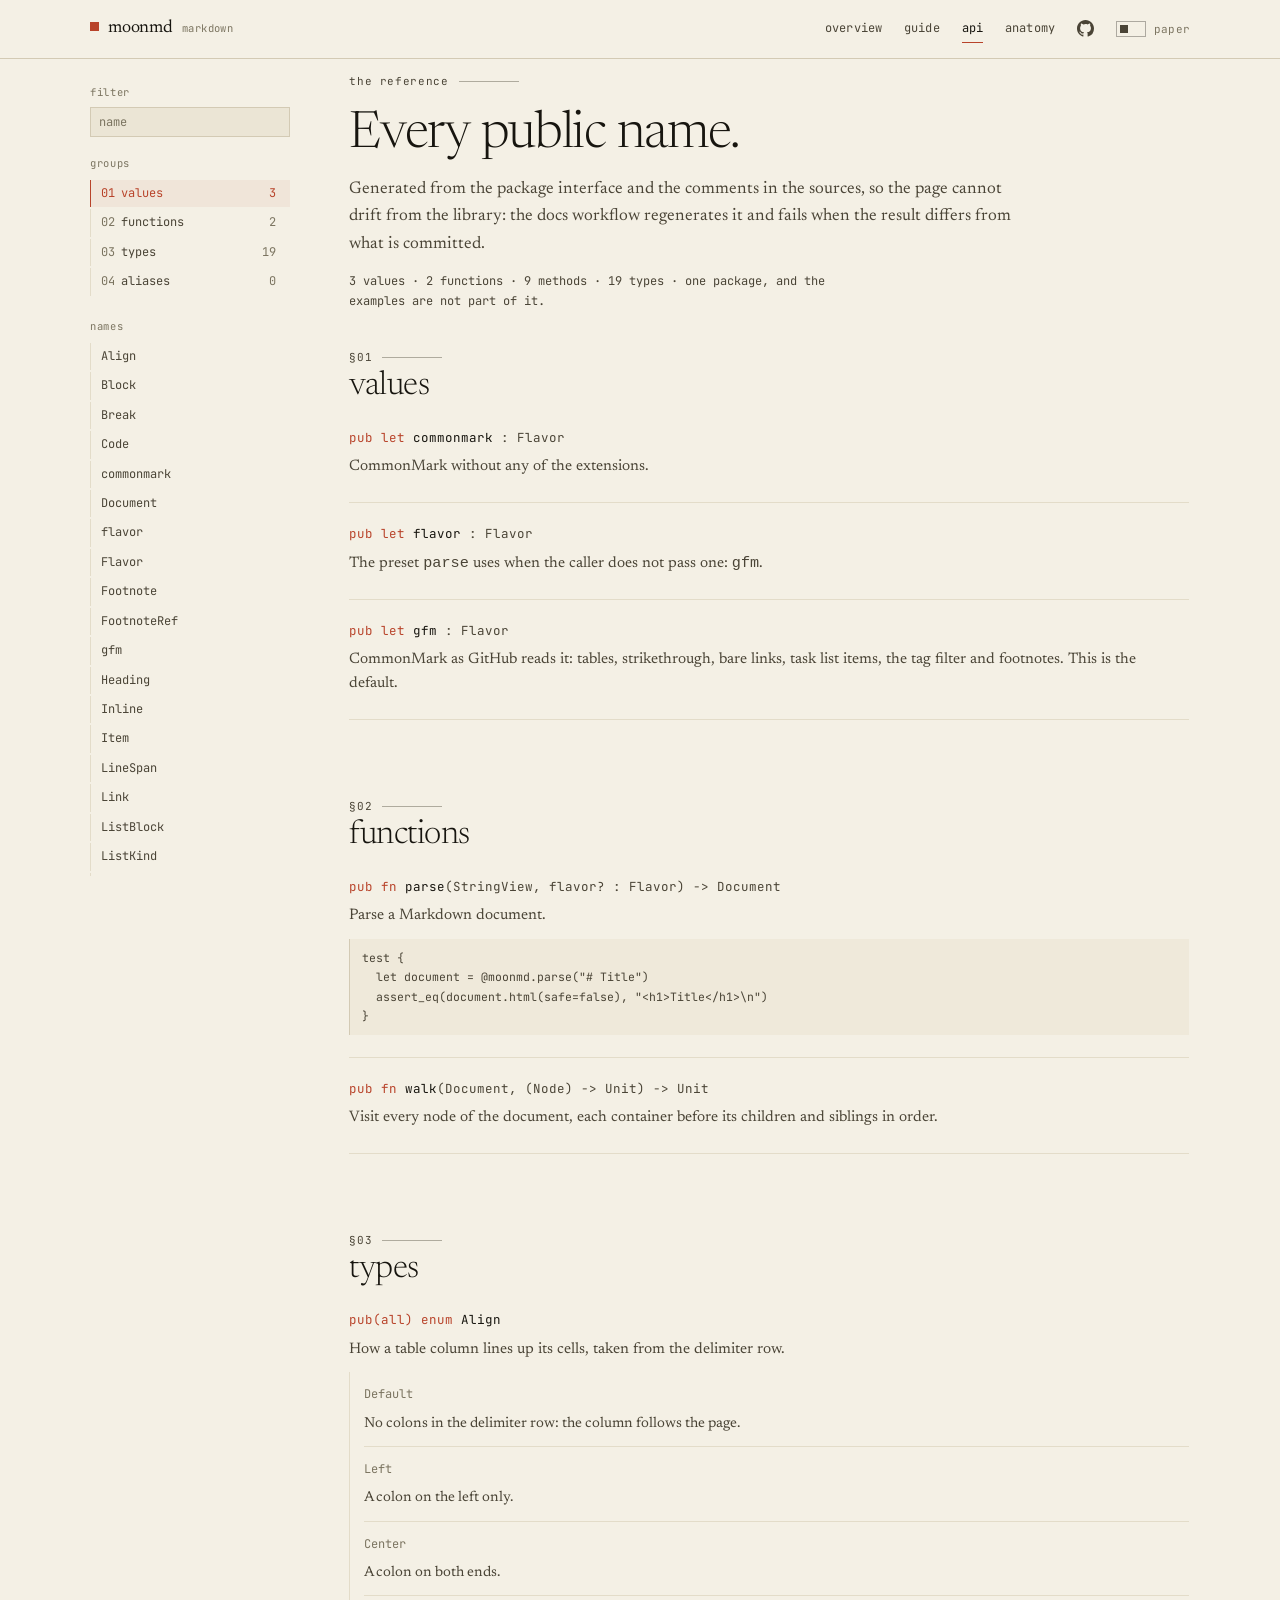
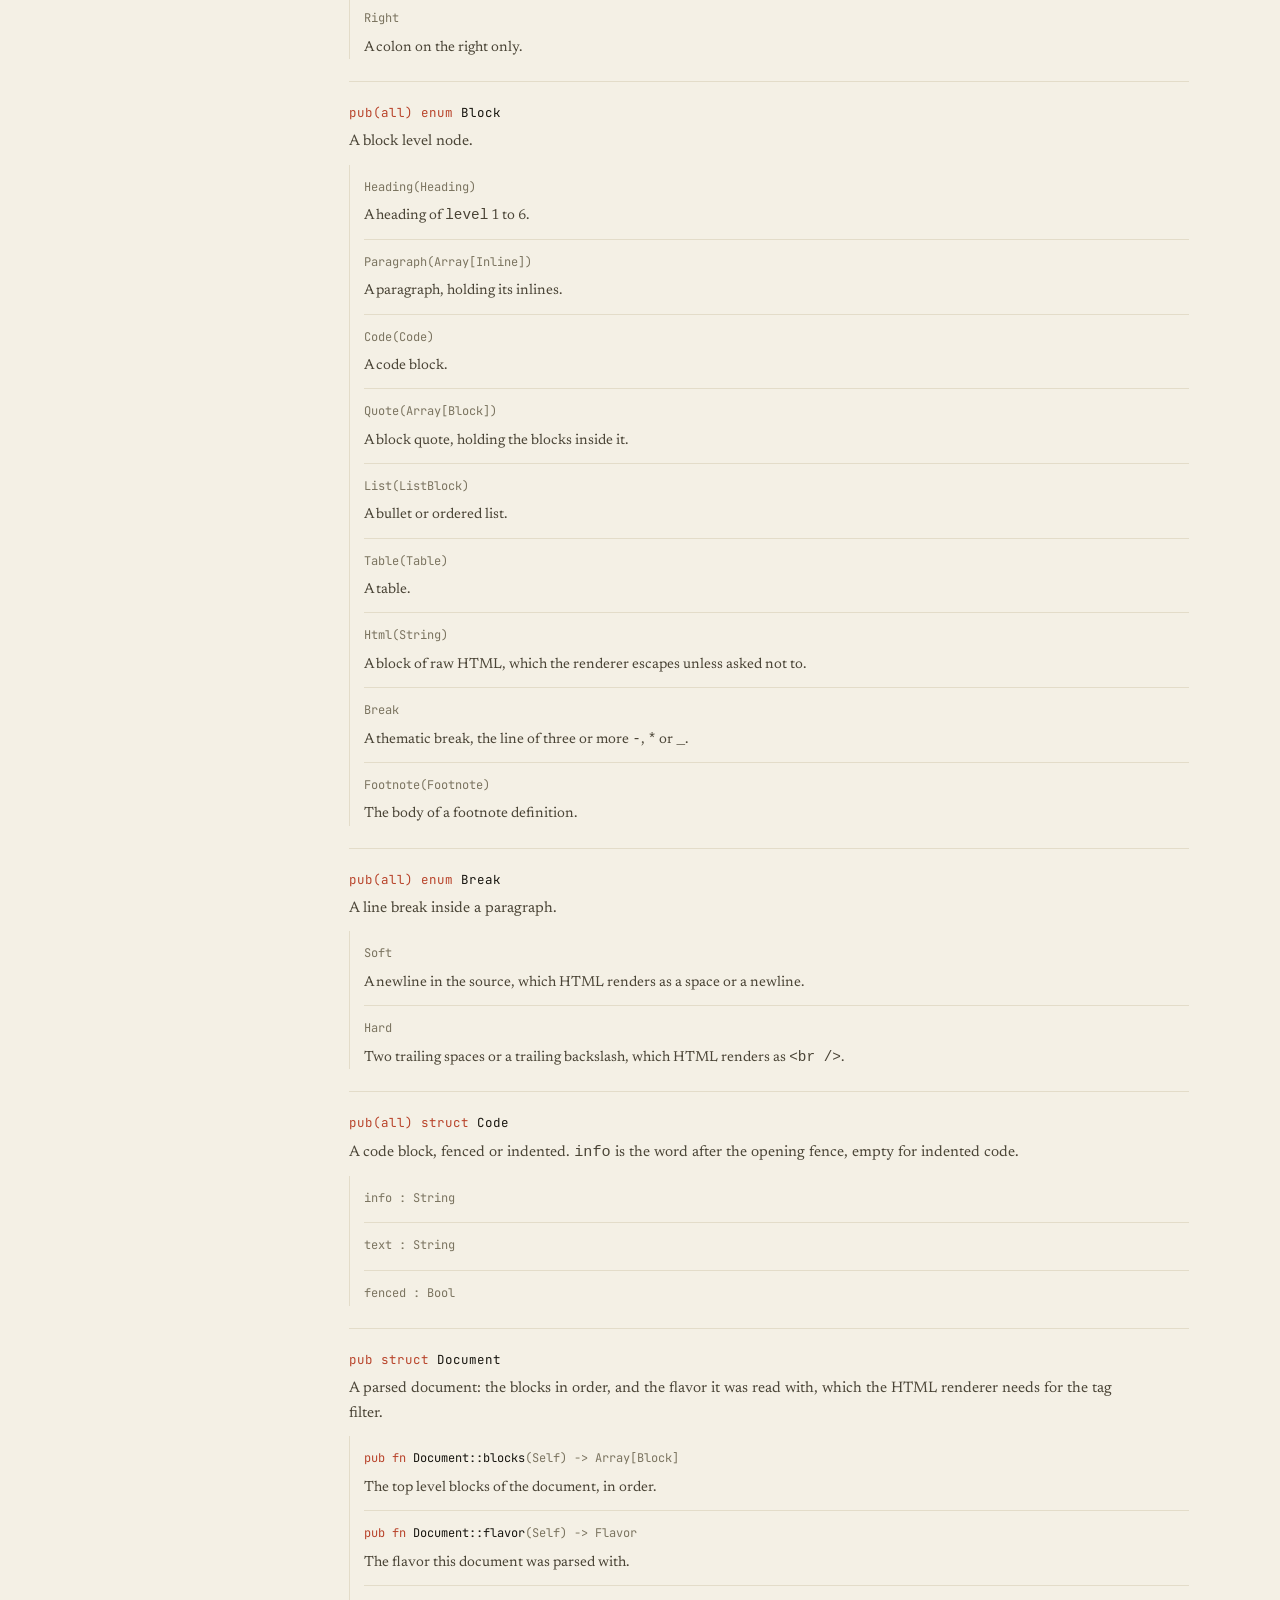
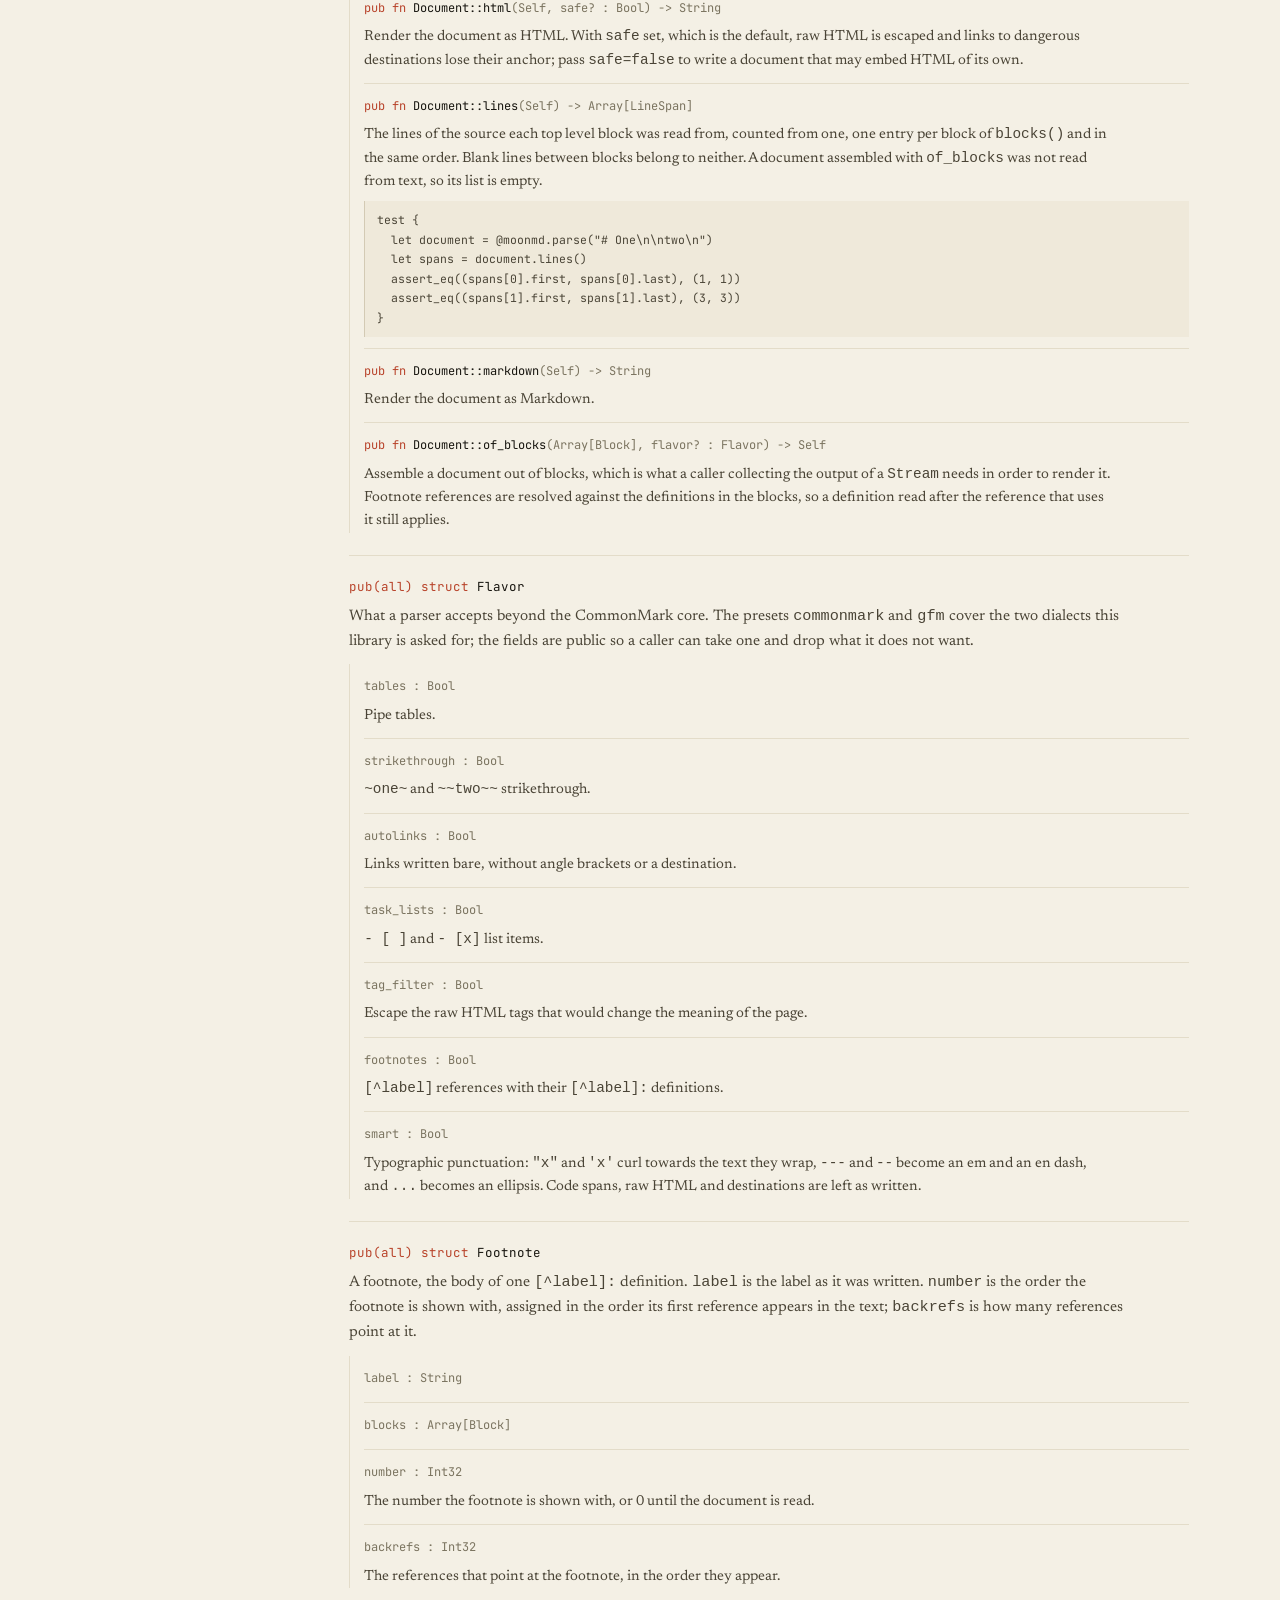
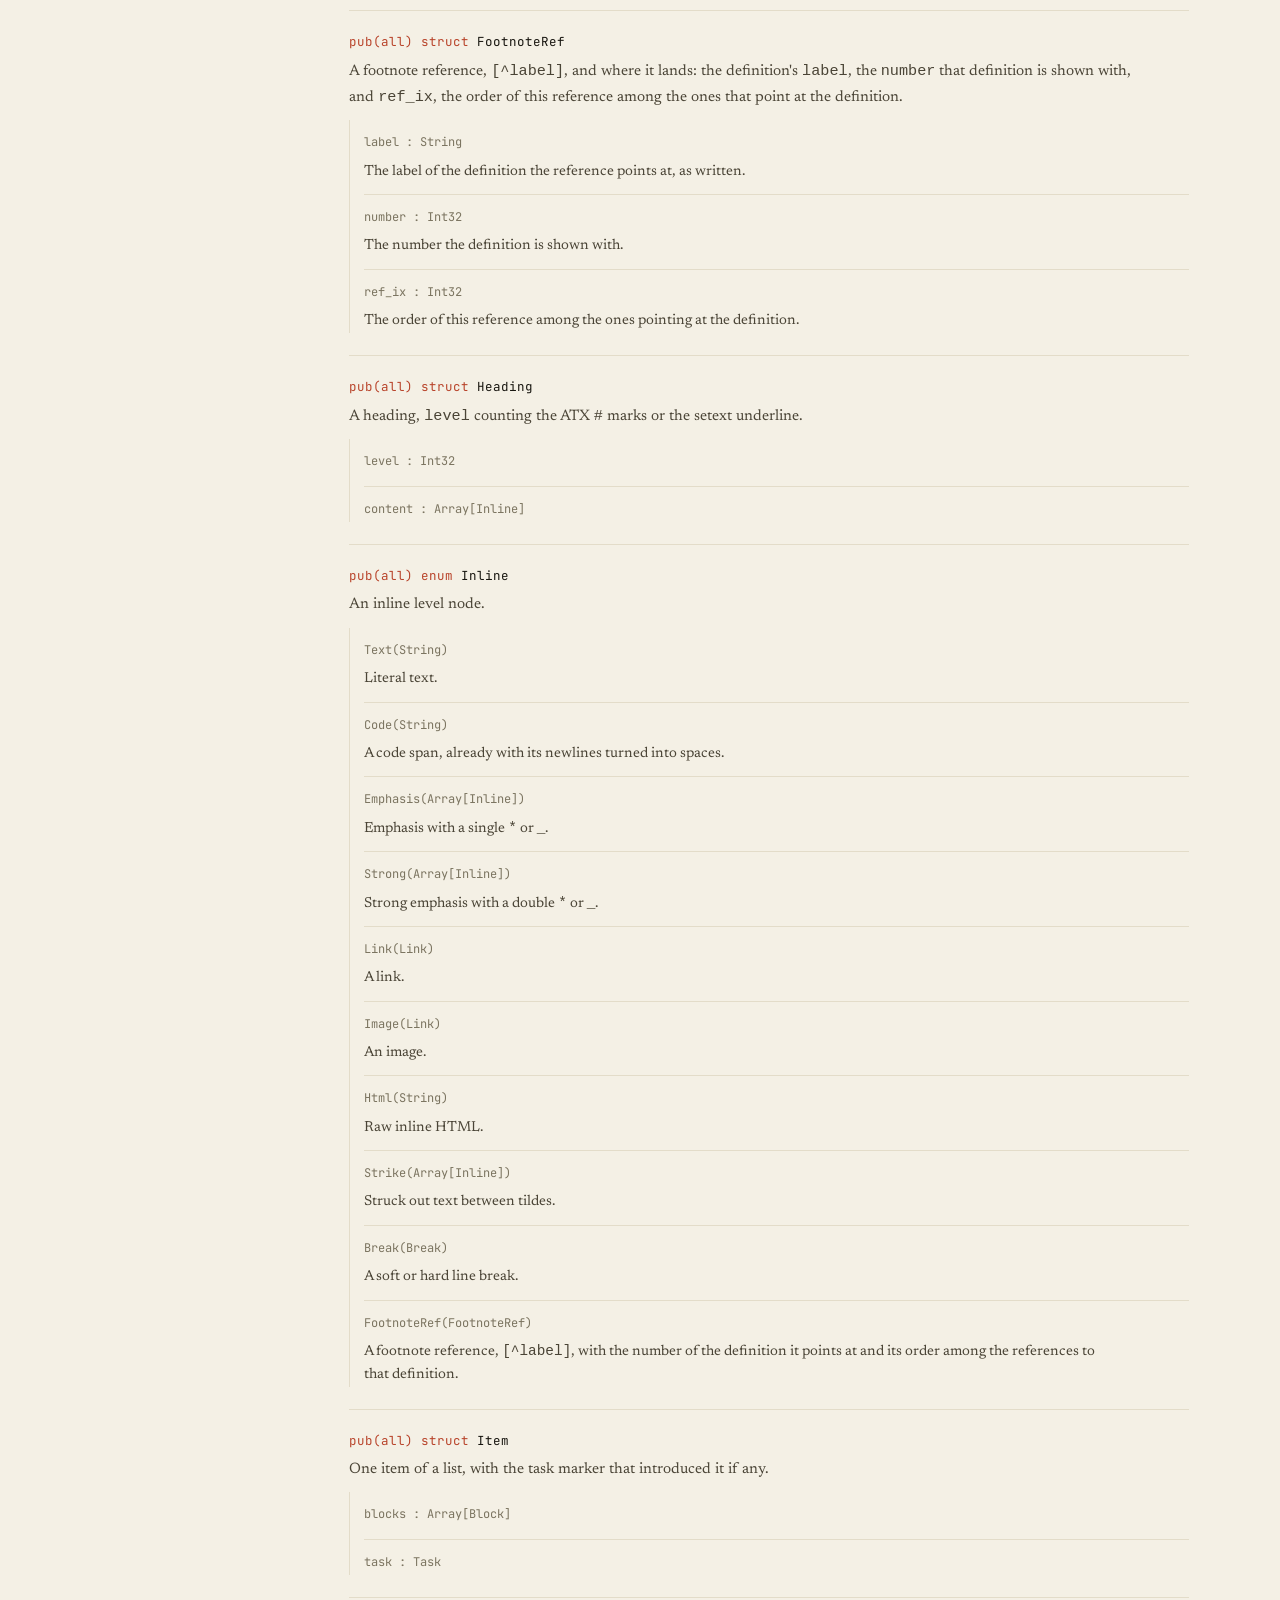
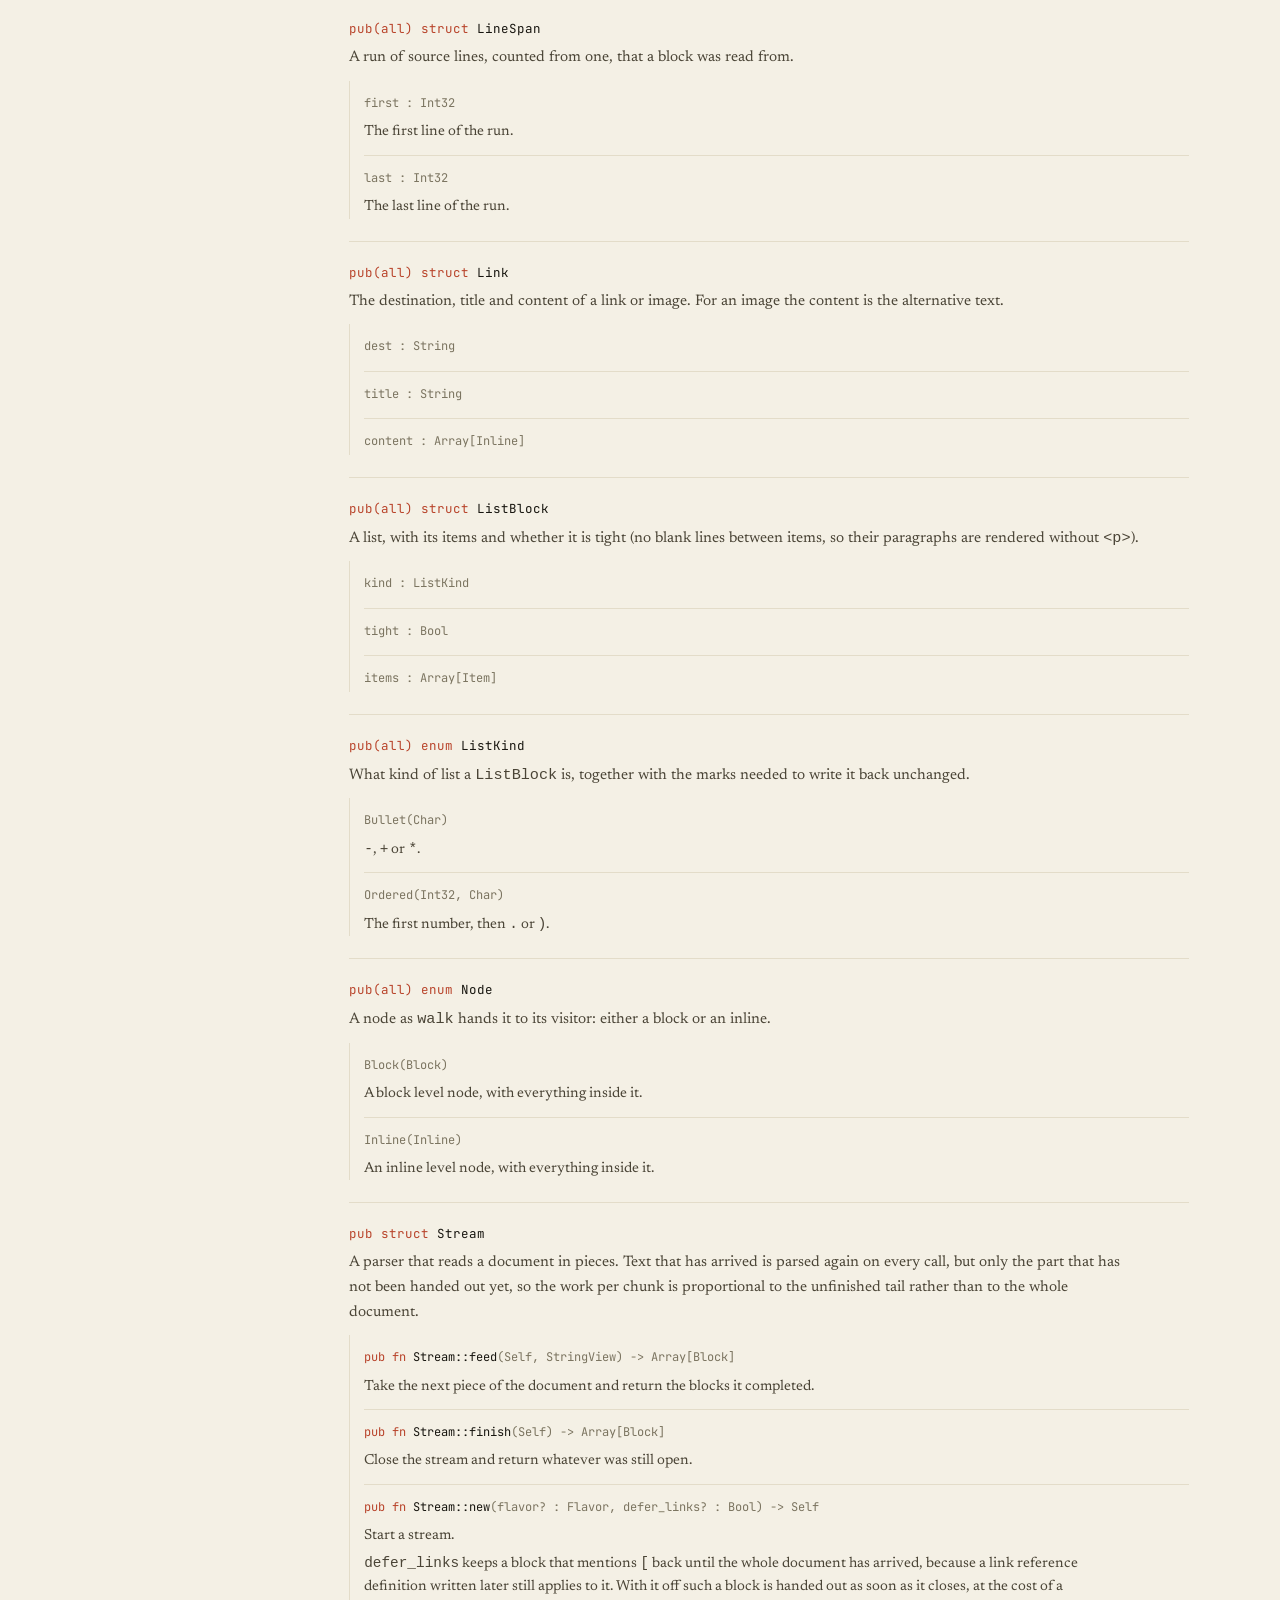
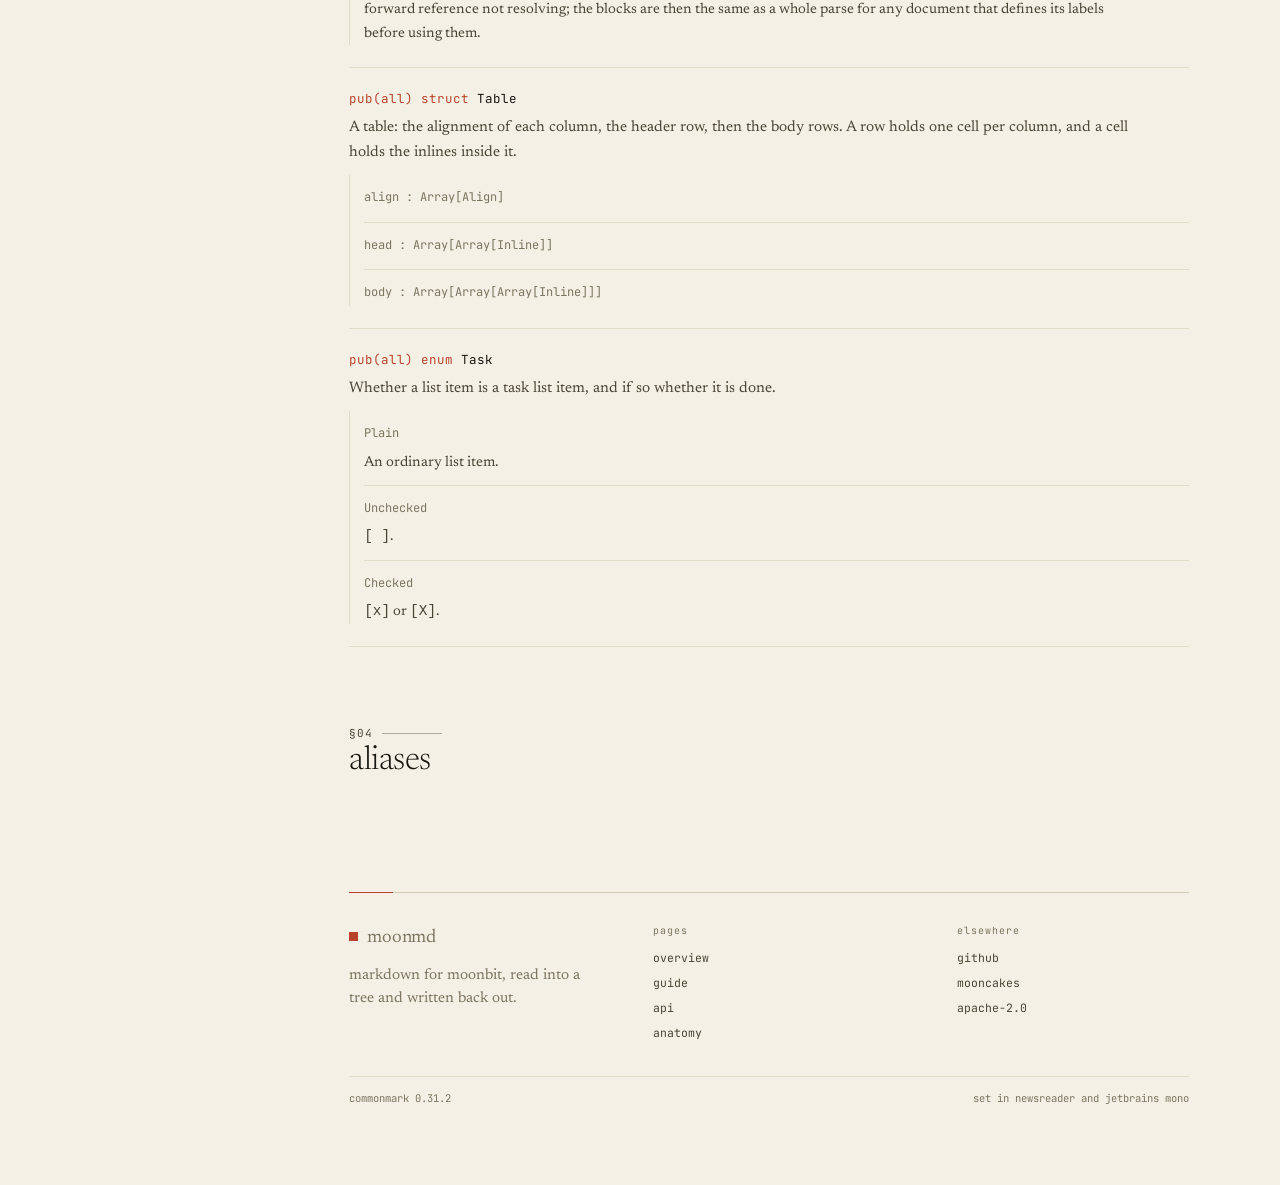
==== commit 82882704: "feat(moonmd): read quotes, dashes and ellipses the way a typesetter would. A flavor gains `smart`, o" ====
--- a/docs/api.html
+++ b/docs/api.html
@@ -255,7 +255,7 @@
     </div>
   </div>
 </div>
-<div class="entry" id="api-type-Flavor" data-name="flavor tables strikethrough autolinks task_lists tag_filter footnotes">
+<div class="entry" id="api-type-Flavor" data-name="flavor tables strikethrough autolinks task_lists tag_filter footnotes smart">
   <span class="sig"><span class="kw">pub(all) struct</span> <span class="name">Flavor</span><span class="arg"></span></span>
 <p class="doc-p">What a parser accepts beyond the CommonMark core. The presets <code>commonmark</code> and <code>gfm</code> cover the two dialects this library is asked for; the fields are public so a caller can take one and drop what it does not want.</p>
   <div class="members">
@@ -282,6 +282,10 @@
     <div class="member">
       <span class="sig"><span class="arg">footnotes : Bool</span></span>
 <p class="doc-p"><code>[^label]</code> references with their <code>[^label]:</code> definitions.</p>
+    </div>
+    <div class="member">
+      <span class="sig"><span class="arg">smart : Bool</span></span>
+<p class="doc-p">Typographic punctuation: <code>"x"</code> and <code>'x'</code> curl towards the text they wrap, <code>---</code> and <code>--</code> become an em and an en dash, and <code>...</code> becomes an ellipsis. Code spans, raw HTML and destinations are left as written.</p>
     </div>
   </div>
 </div>
--- a/docs/assets/style.css
+++ b/docs/assets/style.css
@@ -803,6 +803,7 @@
 
 .samples {
   display: flex;
+  flex-wrap: wrap;
   gap: 6px;
   margin-left: auto;
 }
@@ -1020,6 +1021,10 @@
   margin-top: 34px;
 }
 
+.next a:last-child:nth-child(odd) {
+  grid-column: 1 / -1;
+}
+
 .next a {
   background: var(--paper);
   padding: 22px 24px;
@@ -1422,6 +1427,258 @@
 
 .generic {
   color: var(--ink-3);
+}
+
+/* ---------- the anatomy page ---------- */
+
+.anatomy {
+  max-width: 1040px;
+  margin: 0 auto;
+}
+
+.anatomy-head {
+  padding-top: clamp(36px, 6vw, 64px);
+}
+
+.specimens {
+  display: flex;
+  flex-wrap: wrap;
+  gap: 6px;
+  margin-top: 24px;
+}
+
+.anatomy-grid,
+.pair {
+  display: grid;
+  grid-template-columns: minmax(0, 1fr) minmax(0, 1fr);
+  gap: 1px;
+  background: var(--rule);
+  border: 1px solid var(--rule);
+  margin-top: 26px;
+}
+
+.sheet-panel {
+  background: var(--paper);
+  display: flex;
+  flex-direction: column;
+  min-width: 0;
+}
+
+.panel-head {
+  display: flex;
+  align-items: center;
+  justify-content: space-between;
+  gap: 10px;
+  padding: 9px 14px;
+  border-bottom: 1px solid var(--rule-soft);
+  font-family: var(--mono);
+  font-size: 10.5px;
+  letter-spacing: 0.04em;
+  color: var(--ink-3);
+  user-select: none;
+}
+
+.panel-head .hint {
+  color: var(--ink-3);
+}
+
+.lines {
+  list-style: none;
+  margin: 0;
+  padding: 10px 0 12px;
+  font-family: var(--mono);
+  font-size: 12.5px;
+  line-height: 1.8;
+  overflow: auto;
+  max-height: 430px;
+  min-height: 260px;
+}
+
+.lines li {
+  display: grid;
+  grid-template-columns: 3.4em minmax(0, 1fr);
+  gap: 12px;
+  padding: 0 14px 0 10px;
+  border-left: 2px solid transparent;
+  cursor: pointer;
+}
+
+.lines li .n {
+  text-align: right;
+  color: var(--ink-3);
+  user-select: none;
+  font-variant-numeric: tabular-nums;
+}
+
+.lines li .t {
+  white-space: pre-wrap;
+  overflow-wrap: anywhere;
+  color: var(--ink-2);
+  min-height: 1.8em;
+}
+
+.lines li:hover {
+  background: color-mix(in srgb, var(--ink) 4%, transparent);
+}
+
+.lines li.on {
+  background: color-mix(in srgb, var(--accent) 9%, transparent);
+  border-left-color: var(--accent);
+}
+
+.lines li.on .n,
+.lines li.on .t {
+  color: var(--ink);
+}
+
+.lines li.done .t {
+  color: var(--ink-3);
+}
+
+.tree li.pick {
+  cursor: pointer;
+}
+
+.tree li.pick:hover > .type {
+  color: var(--accent-ink);
+  text-decoration: underline;
+  text-decoration-thickness: 1px;
+  text-underline-offset: 3px;
+}
+
+.tree li.sel > .type {
+  color: var(--accent);
+}
+
+.tree li.sel > .type::before {
+  content: "‣ ";
+  color: var(--accent);
+}
+
+#tree {
+  padding: 12px 14px;
+  overflow: auto;
+  max-height: 430px;
+  min-height: 260px;
+  font-family: var(--mono);
+  font-size: 12px;
+  line-height: 1.9;
+  color: var(--ink-2);
+}
+
+.out-panel {
+  margin-top: 26px;
+  border: 1px solid var(--rule);
+  background: var(--paper);
+}
+
+.out-panel .out {
+  min-height: 90px;
+  max-height: 320px;
+}
+
+.anatomy-section {
+  padding-top: clamp(48px, 7vw, 76px);
+}
+
+.anatomy-section h2 {
+  margin-top: 12px;
+}
+
+.anatomy-section .lede {
+  max-width: 40em;
+}
+
+.pair .out {
+  min-height: 120px;
+  max-height: 300px;
+  margin: 0;
+}
+
+.ruler-wrap {
+  margin-top: 26px;
+}
+
+.ruler {
+  position: relative;
+  height: 46px;
+  border-bottom: 1px solid var(--rule);
+}
+
+.tick {
+  position: absolute;
+  bottom: 0;
+  width: 1px;
+  background: var(--accent);
+  opacity: 0.55;
+}
+
+.tick.end {
+  height: 46px;
+  background: var(--rule);
+  opacity: 1;
+}
+
+.scrub {
+  -webkit-appearance: none;
+  appearance: none;
+  width: 100%;
+  height: 26px;
+  margin: 6px 0 0;
+  background: transparent;
+  cursor: pointer;
+}
+
+.scrub::-webkit-slider-runnable-track {
+  height: 1px;
+  background: var(--rule);
+}
+
+.scrub::-webkit-slider-thumb {
+  -webkit-appearance: none;
+  appearance: none;
+  width: 9px;
+  height: 18px;
+  margin-top: -9px;
+  background: var(--accent);
+  border: 0;
+}
+
+.scrub::-moz-range-track {
+  height: 1px;
+  background: var(--rule);
+}
+
+.scrub::-moz-range-thumb {
+  width: 9px;
+  height: 18px;
+  border: 0;
+  border-radius: 0;
+  background: var(--accent);
+}
+
+.scrub:focus-visible {
+  outline: 1px solid var(--accent);
+  outline-offset: 4px;
+}
+
+.settle-meta {
+  display: flex;
+  flex-wrap: wrap;
+  justify-content: space-between;
+  gap: 6px 18px;
+  margin-top: 8px;
+  font-family: var(--mono);
+  font-size: 11px;
+  color: var(--ink-3);
+}
+
+#settled {
+  margin-top: 14px;
+  border: 1px dashed var(--rule);
+  padding: 14px 16px;
+  min-height: 96px;
+  max-height: 360px;
 }
 
 /* ---------- footer ---------- */
@@ -1546,7 +1803,9 @@
     border-top: 1px solid var(--rule-soft);
   }
 
-  .guide-grid {
+  .guide-grid,
+  .anatomy-grid,
+  .pair {
     grid-template-columns: minmax(0, 1fr);
   }
 
@@ -1594,6 +1853,15 @@
     gap: 6px;
   }
 
+  .galley-foot {
+    flex-direction: column;
+    align-items: flex-start;
+  }
+
+  .samples {
+    margin-left: 0;
+  }
+
   .masthead-inner {
     gap: 14px;
     height: 52px;
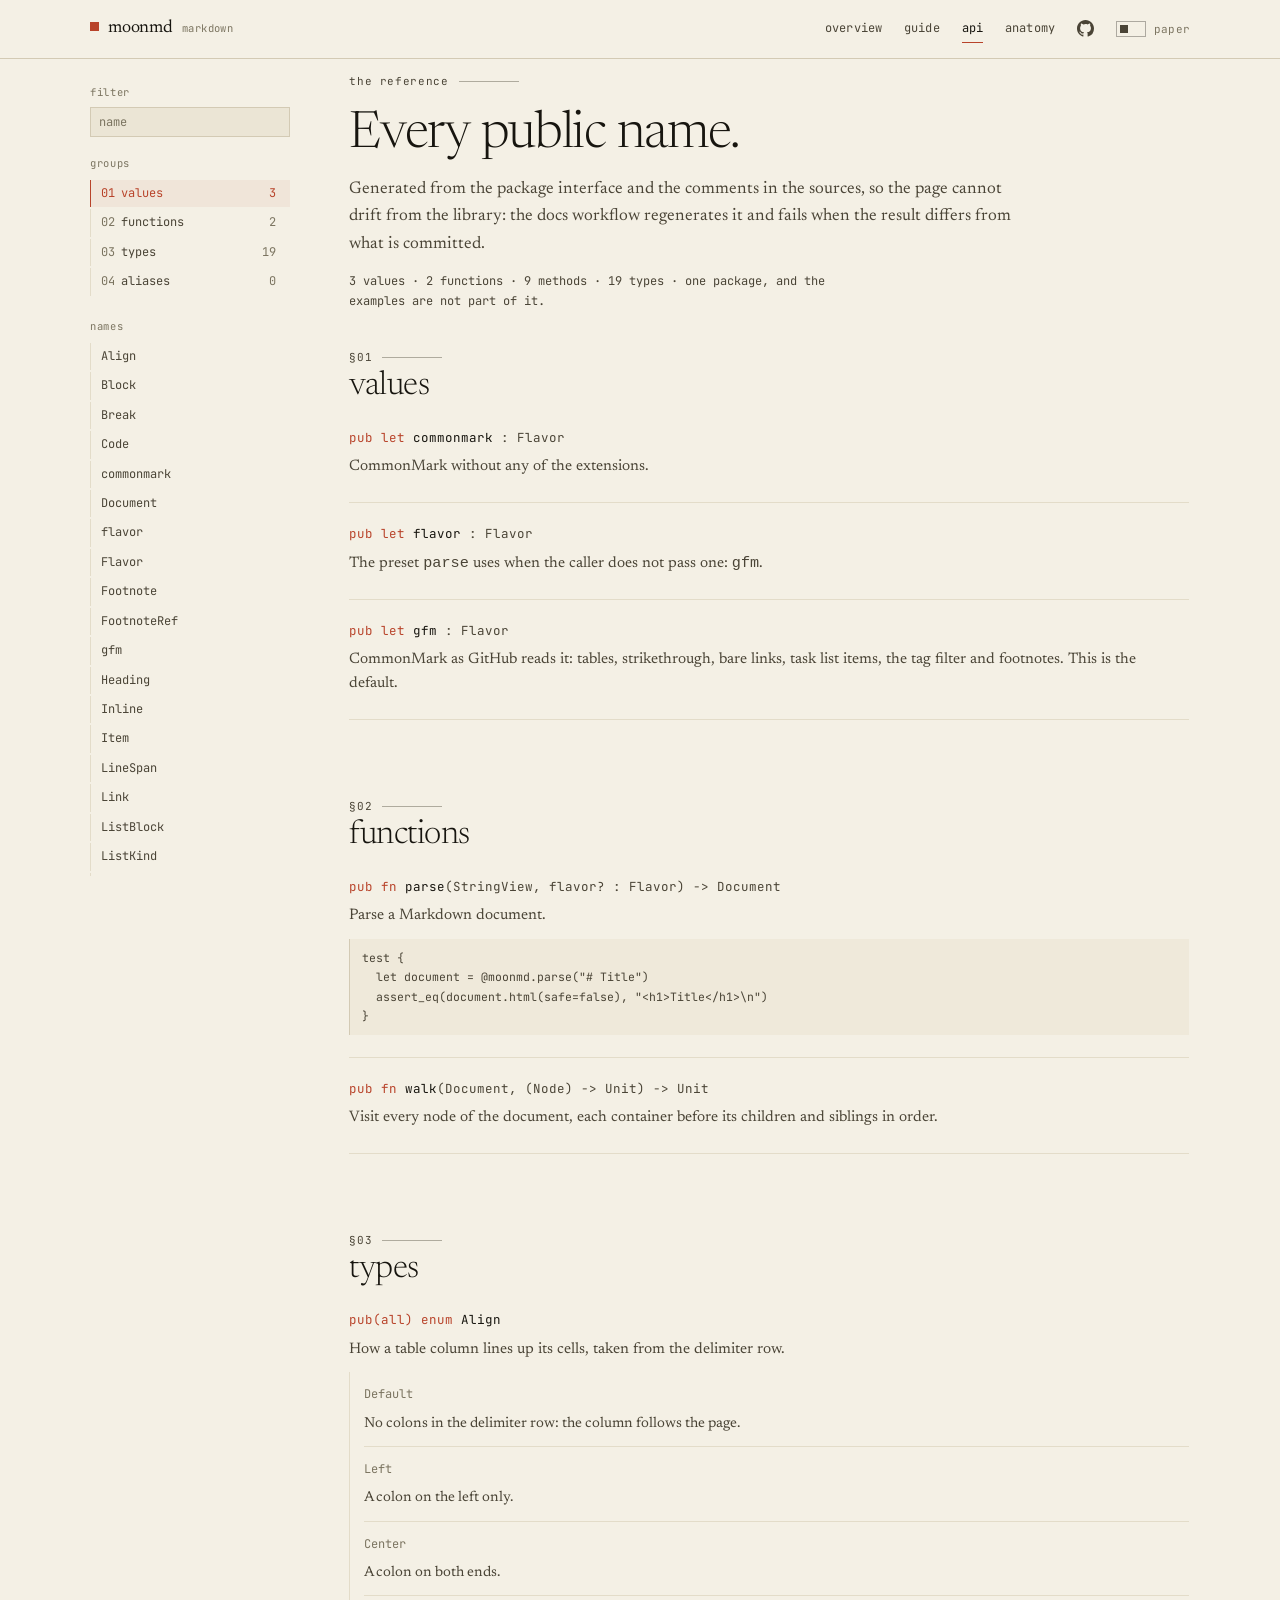
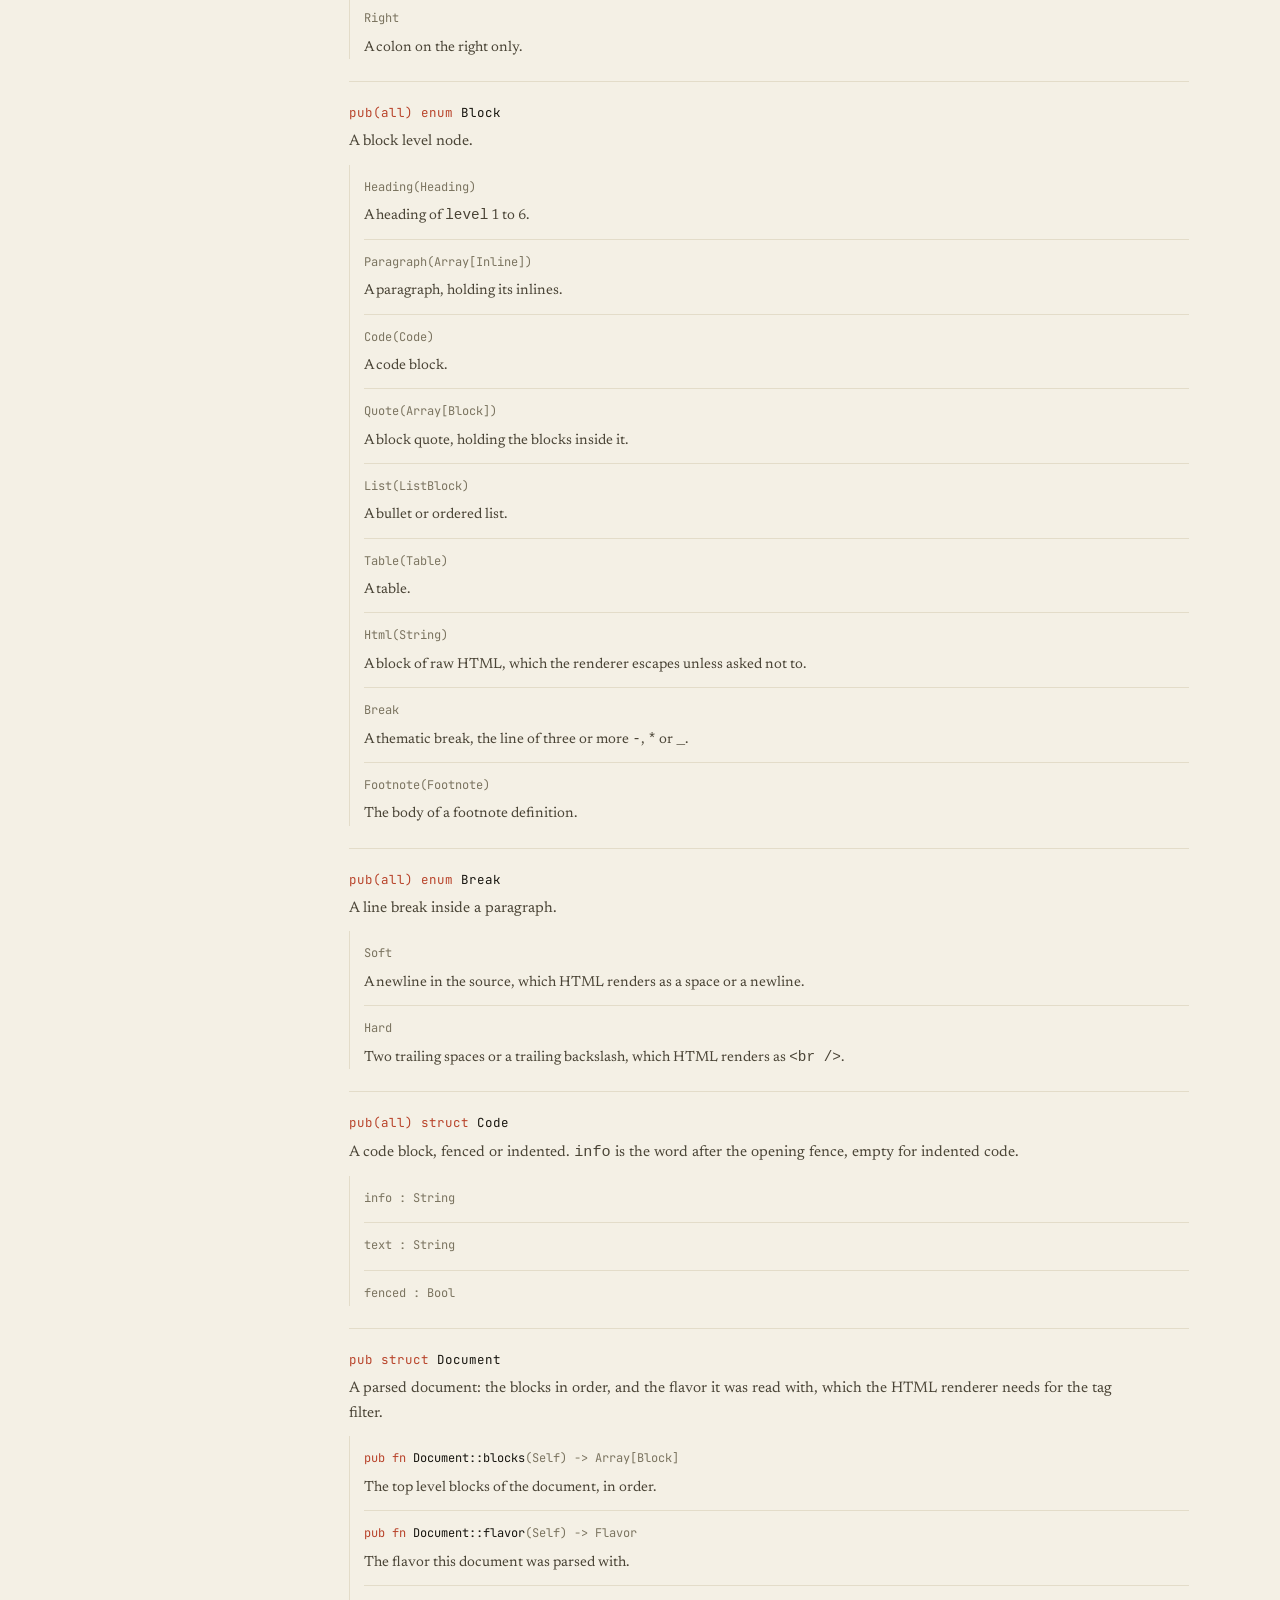
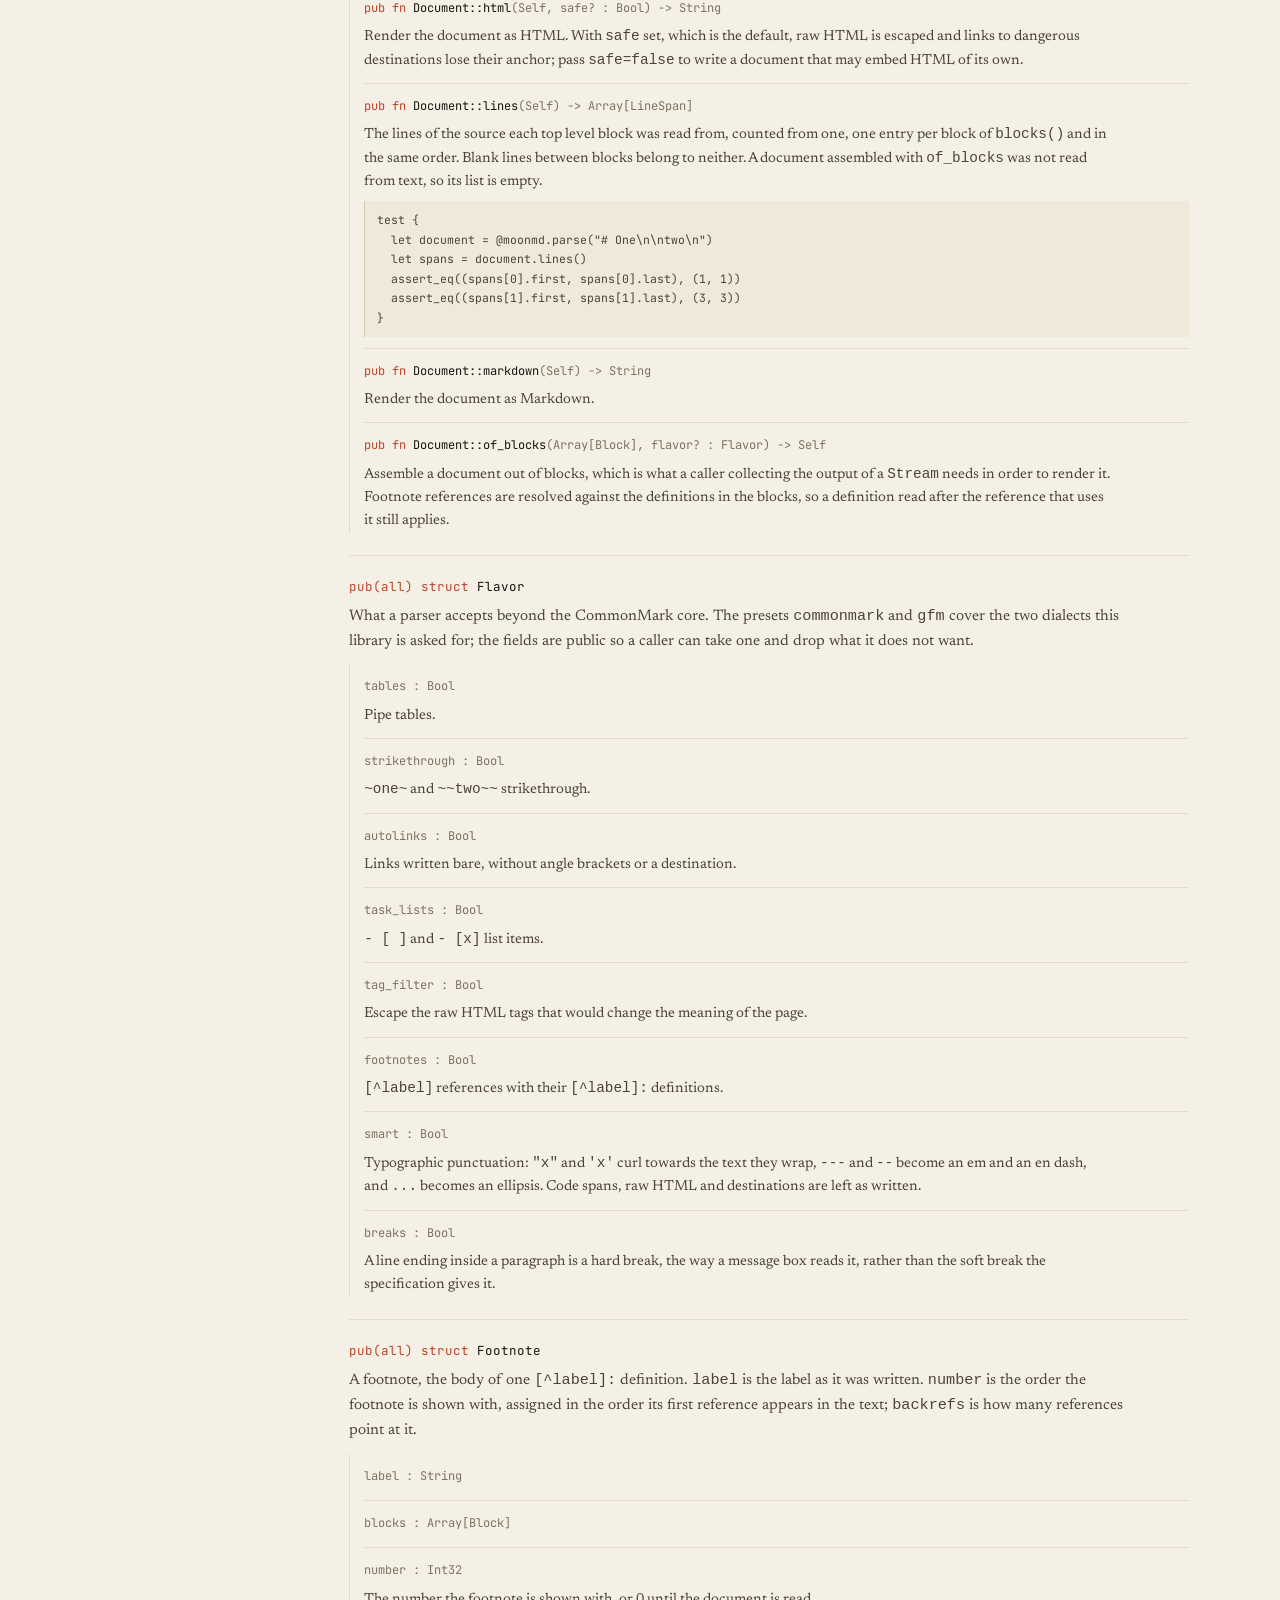
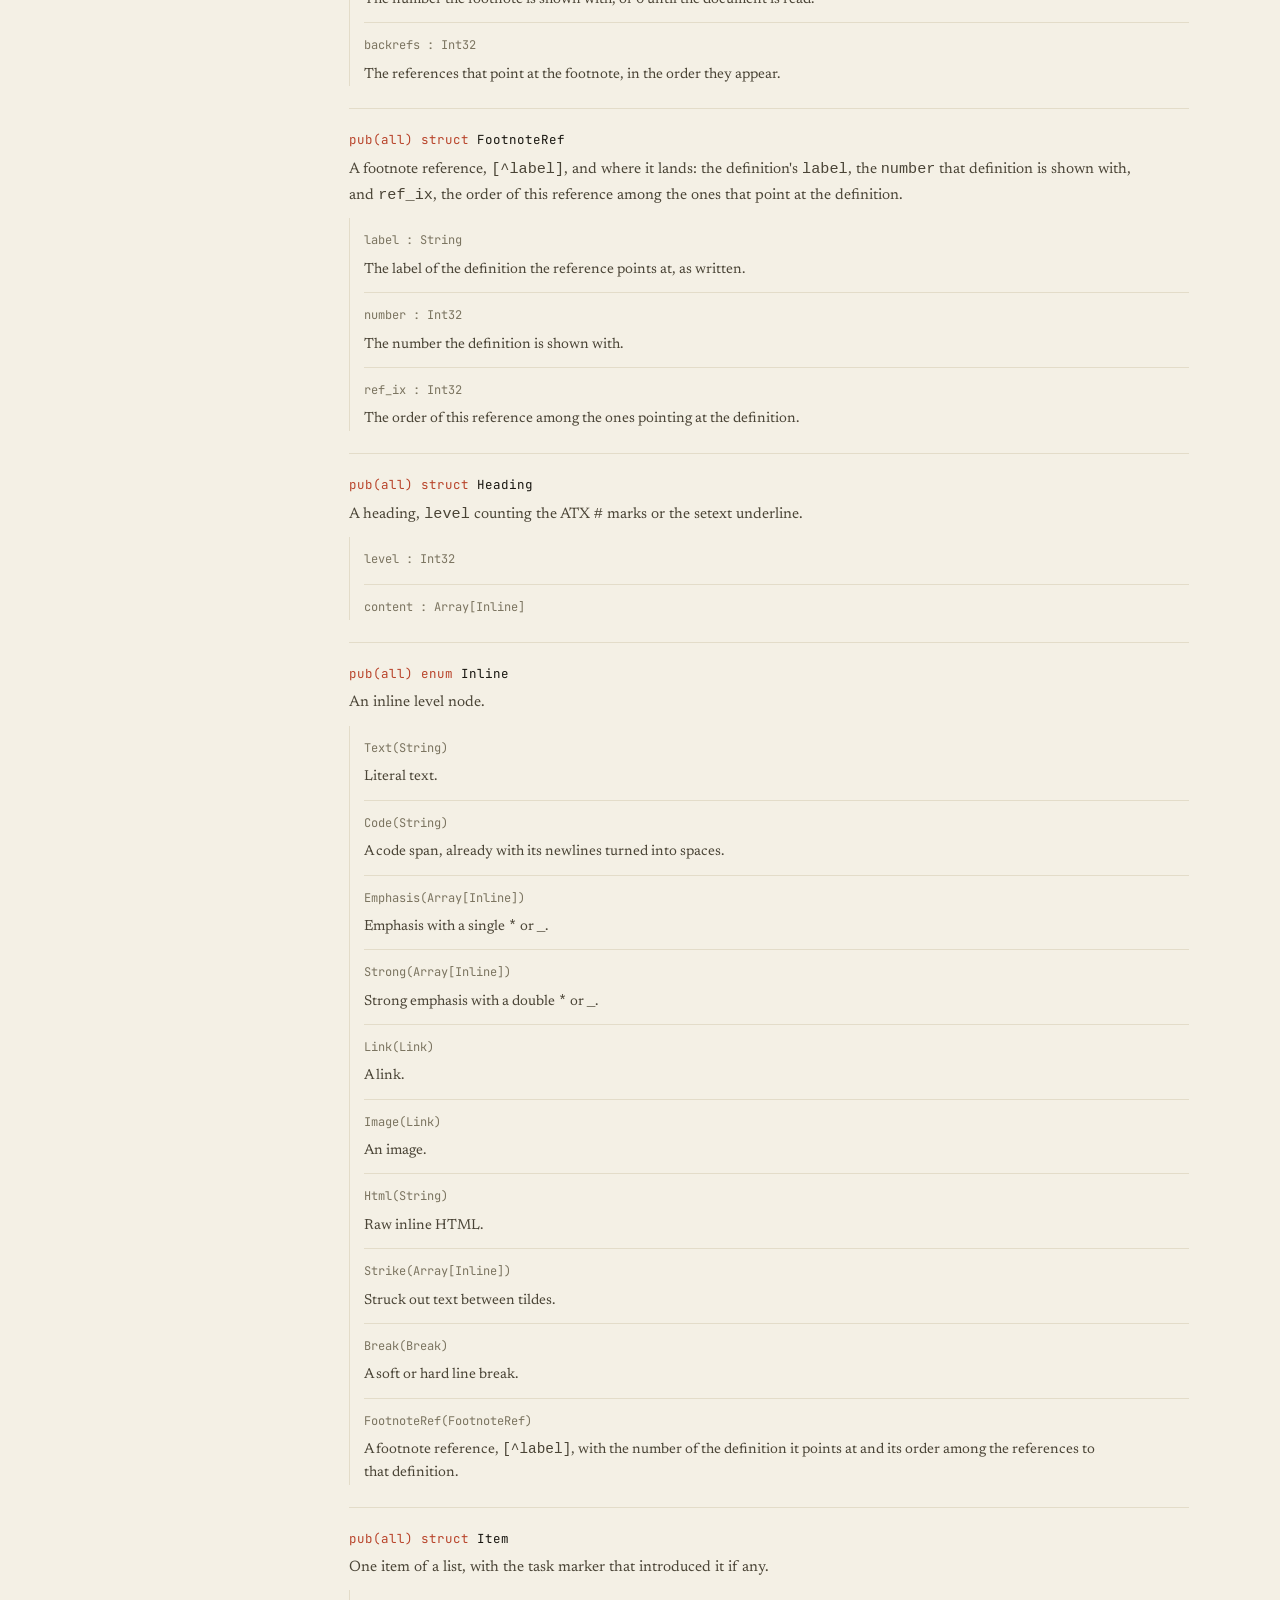
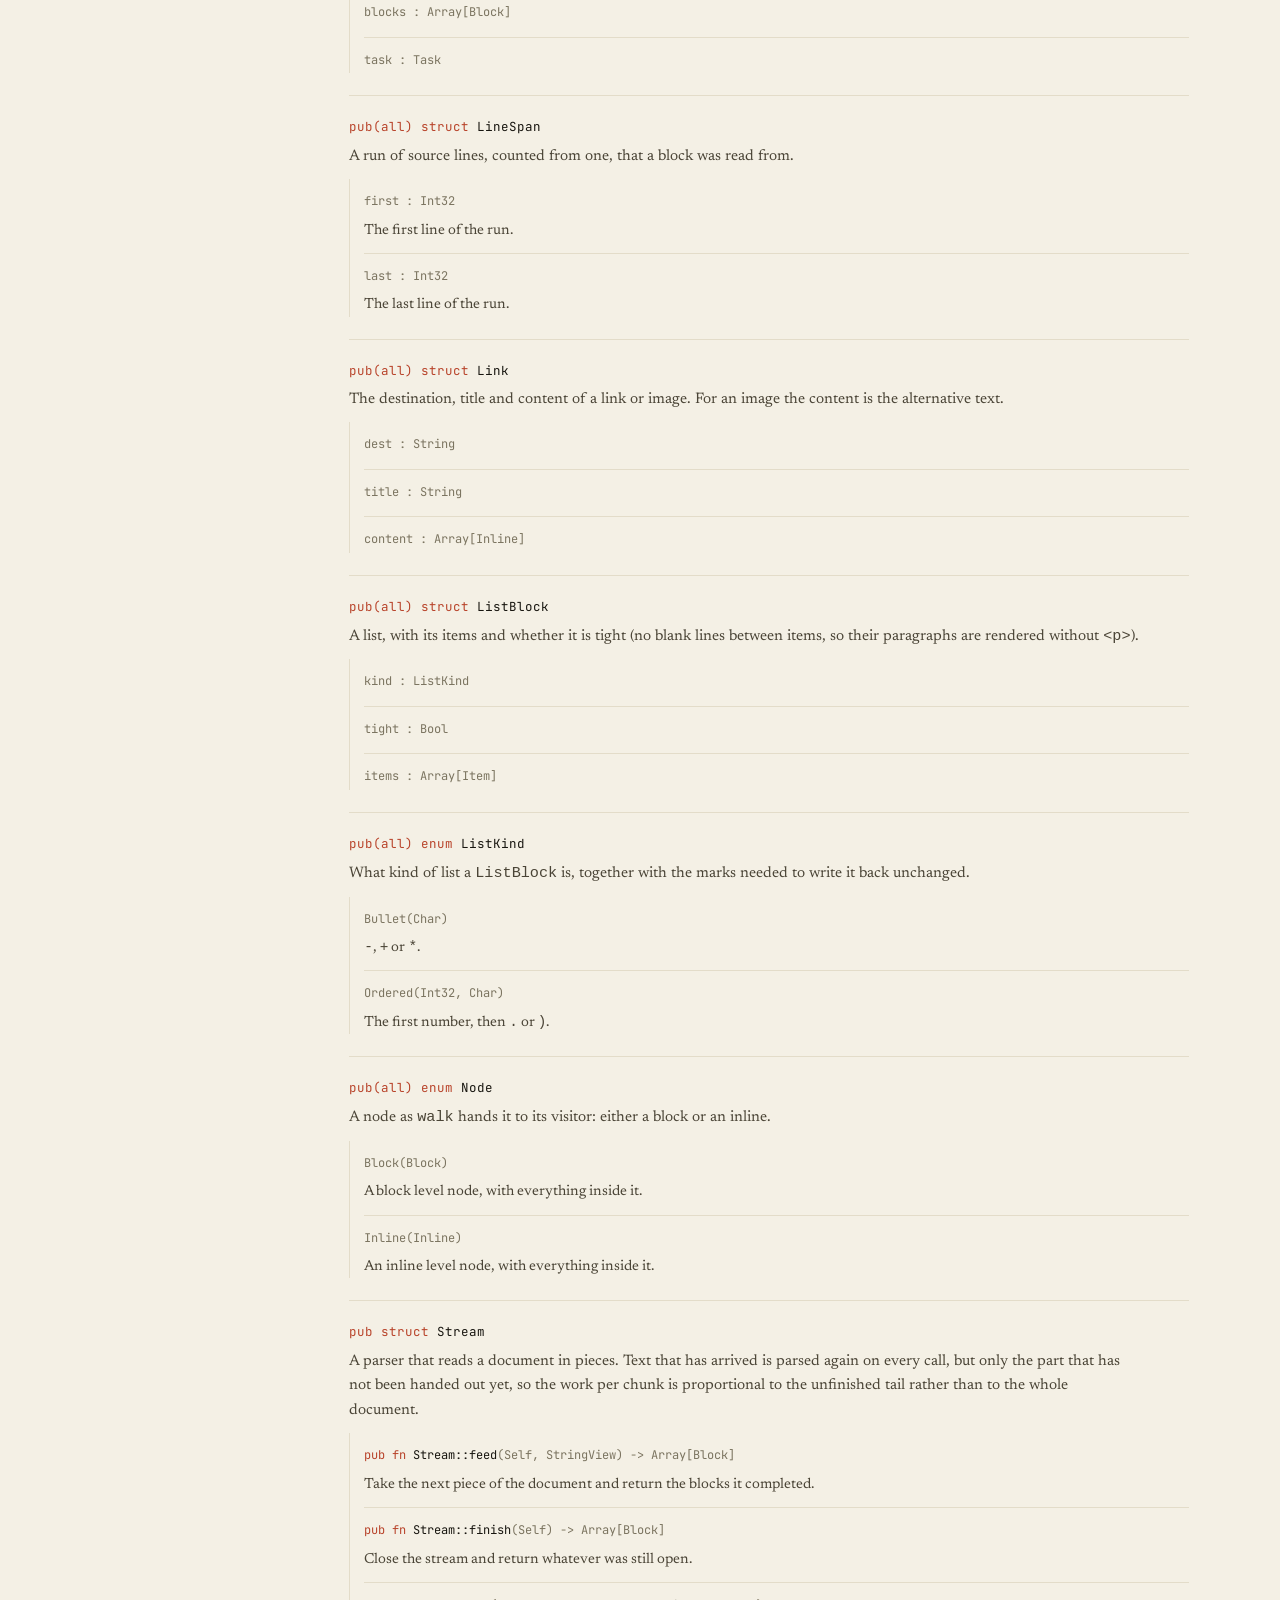
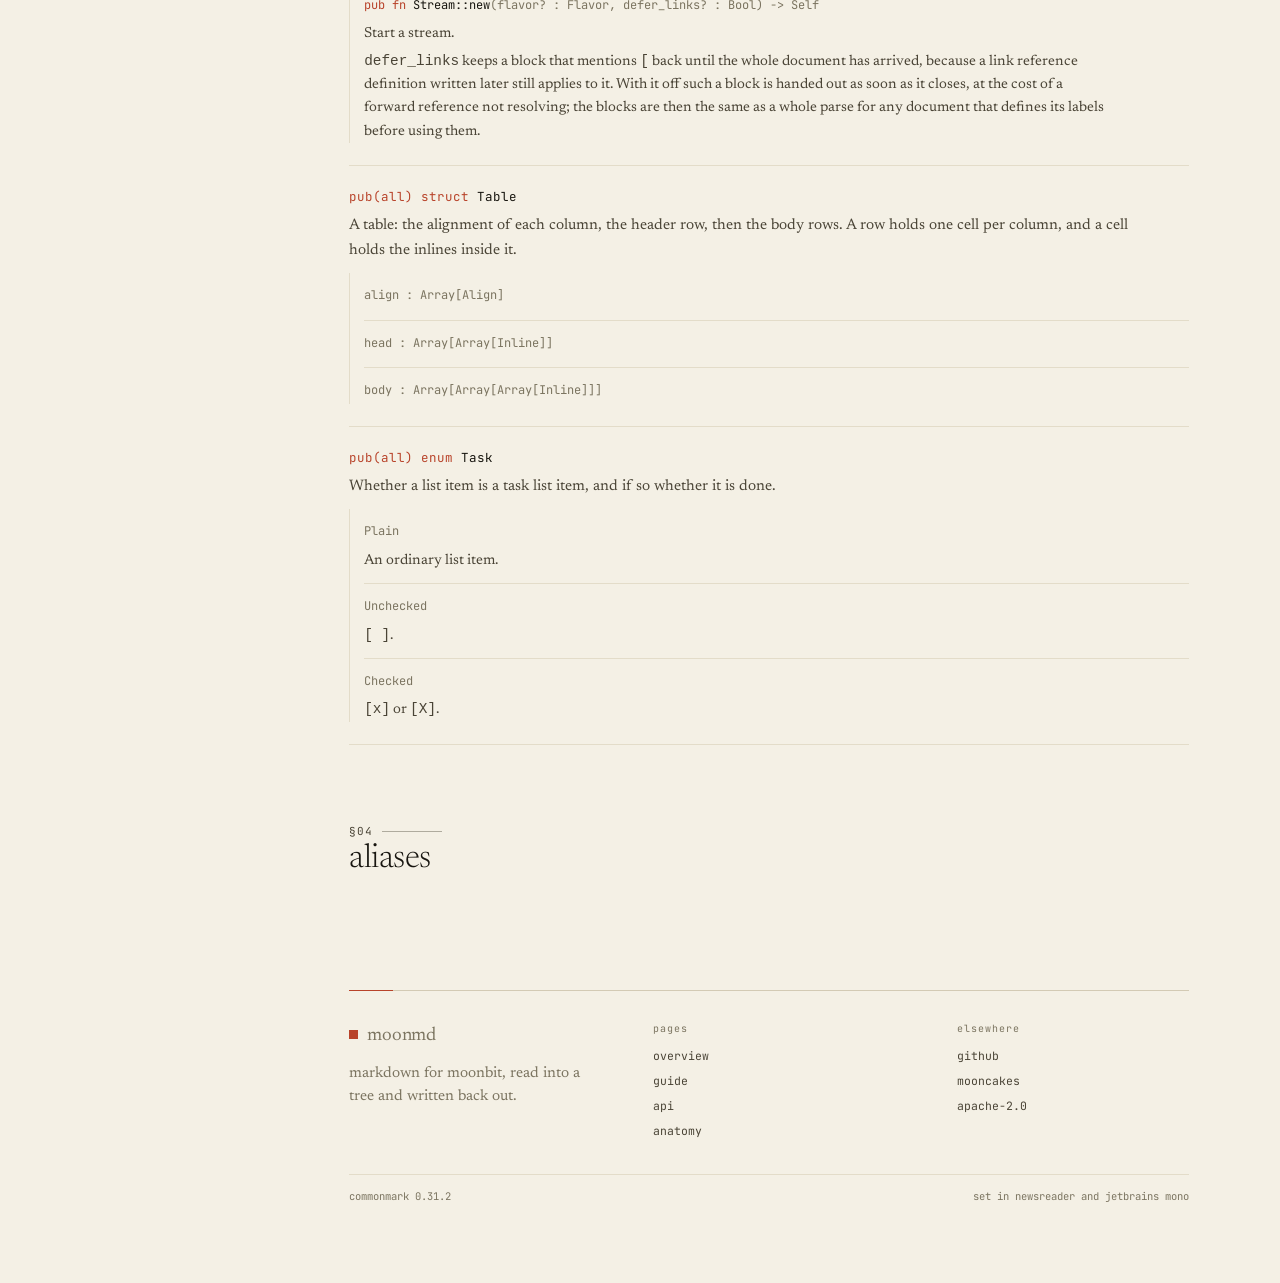
==== commit a67eaf03: "feat(moonmd): let a flavor read a newline as a break. A chat message and a document disagree about w" ====
--- a/docs/api.html
+++ b/docs/api.html
@@ -255,7 +255,7 @@
     </div>
   </div>
 </div>
-<div class="entry" id="api-type-Flavor" data-name="flavor tables strikethrough autolinks task_lists tag_filter footnotes smart">
+<div class="entry" id="api-type-Flavor" data-name="flavor tables strikethrough autolinks task_lists tag_filter footnotes smart breaks">
   <span class="sig"><span class="kw">pub(all) struct</span> <span class="name">Flavor</span><span class="arg"></span></span>
 <p class="doc-p">What a parser accepts beyond the CommonMark core. The presets <code>commonmark</code> and <code>gfm</code> cover the two dialects this library is asked for; the fields are public so a caller can take one and drop what it does not want.</p>
   <div class="members">
@@ -286,6 +286,10 @@
     <div class="member">
       <span class="sig"><span class="arg">smart : Bool</span></span>
 <p class="doc-p">Typographic punctuation: <code>"x"</code> and <code>'x'</code> curl towards the text they wrap, <code>---</code> and <code>--</code> become an em and an en dash, and <code>...</code> becomes an ellipsis. Code spans, raw HTML and destinations are left as written.</p>
+    </div>
+    <div class="member">
+      <span class="sig"><span class="arg">breaks : Bool</span></span>
+<p class="doc-p">A line ending inside a paragraph is a hard break, the way a message box reads it, rather than the soft break the specification gives it.</p>
     </div>
   </div>
 </div>
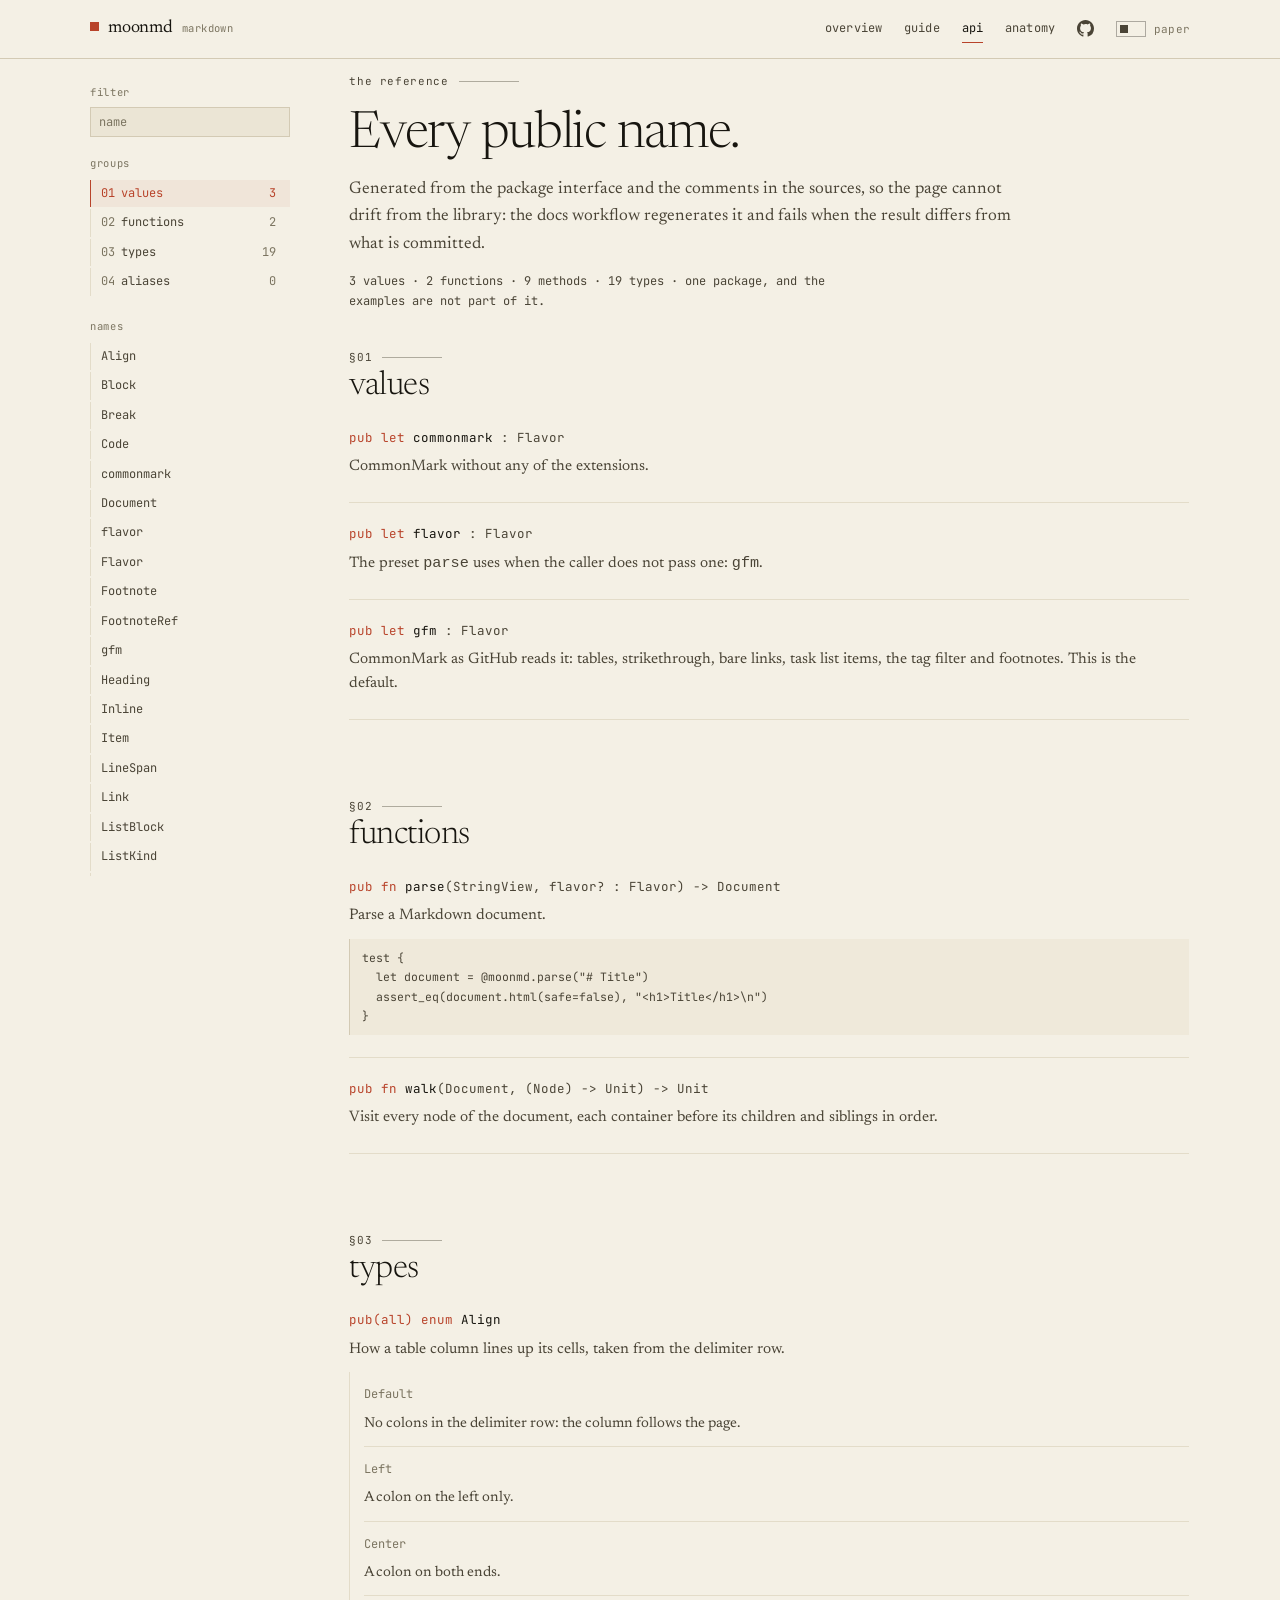
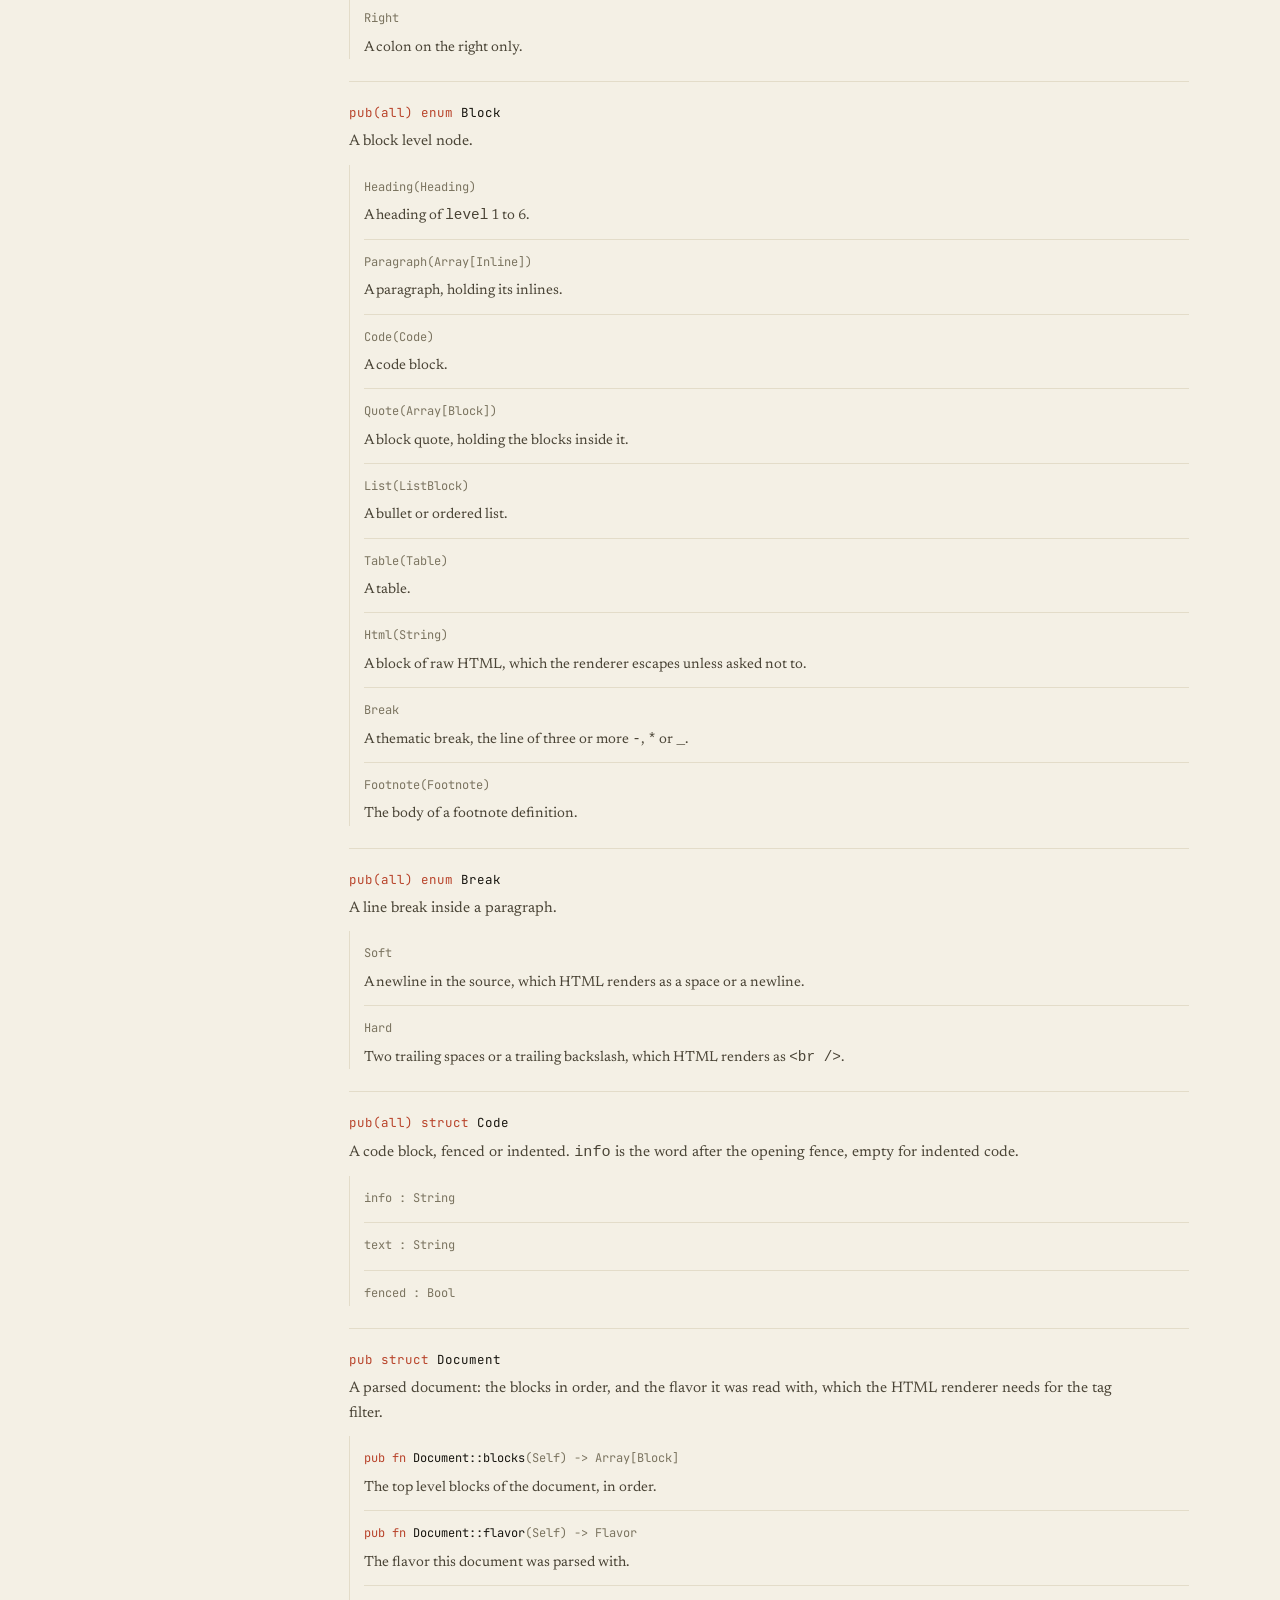
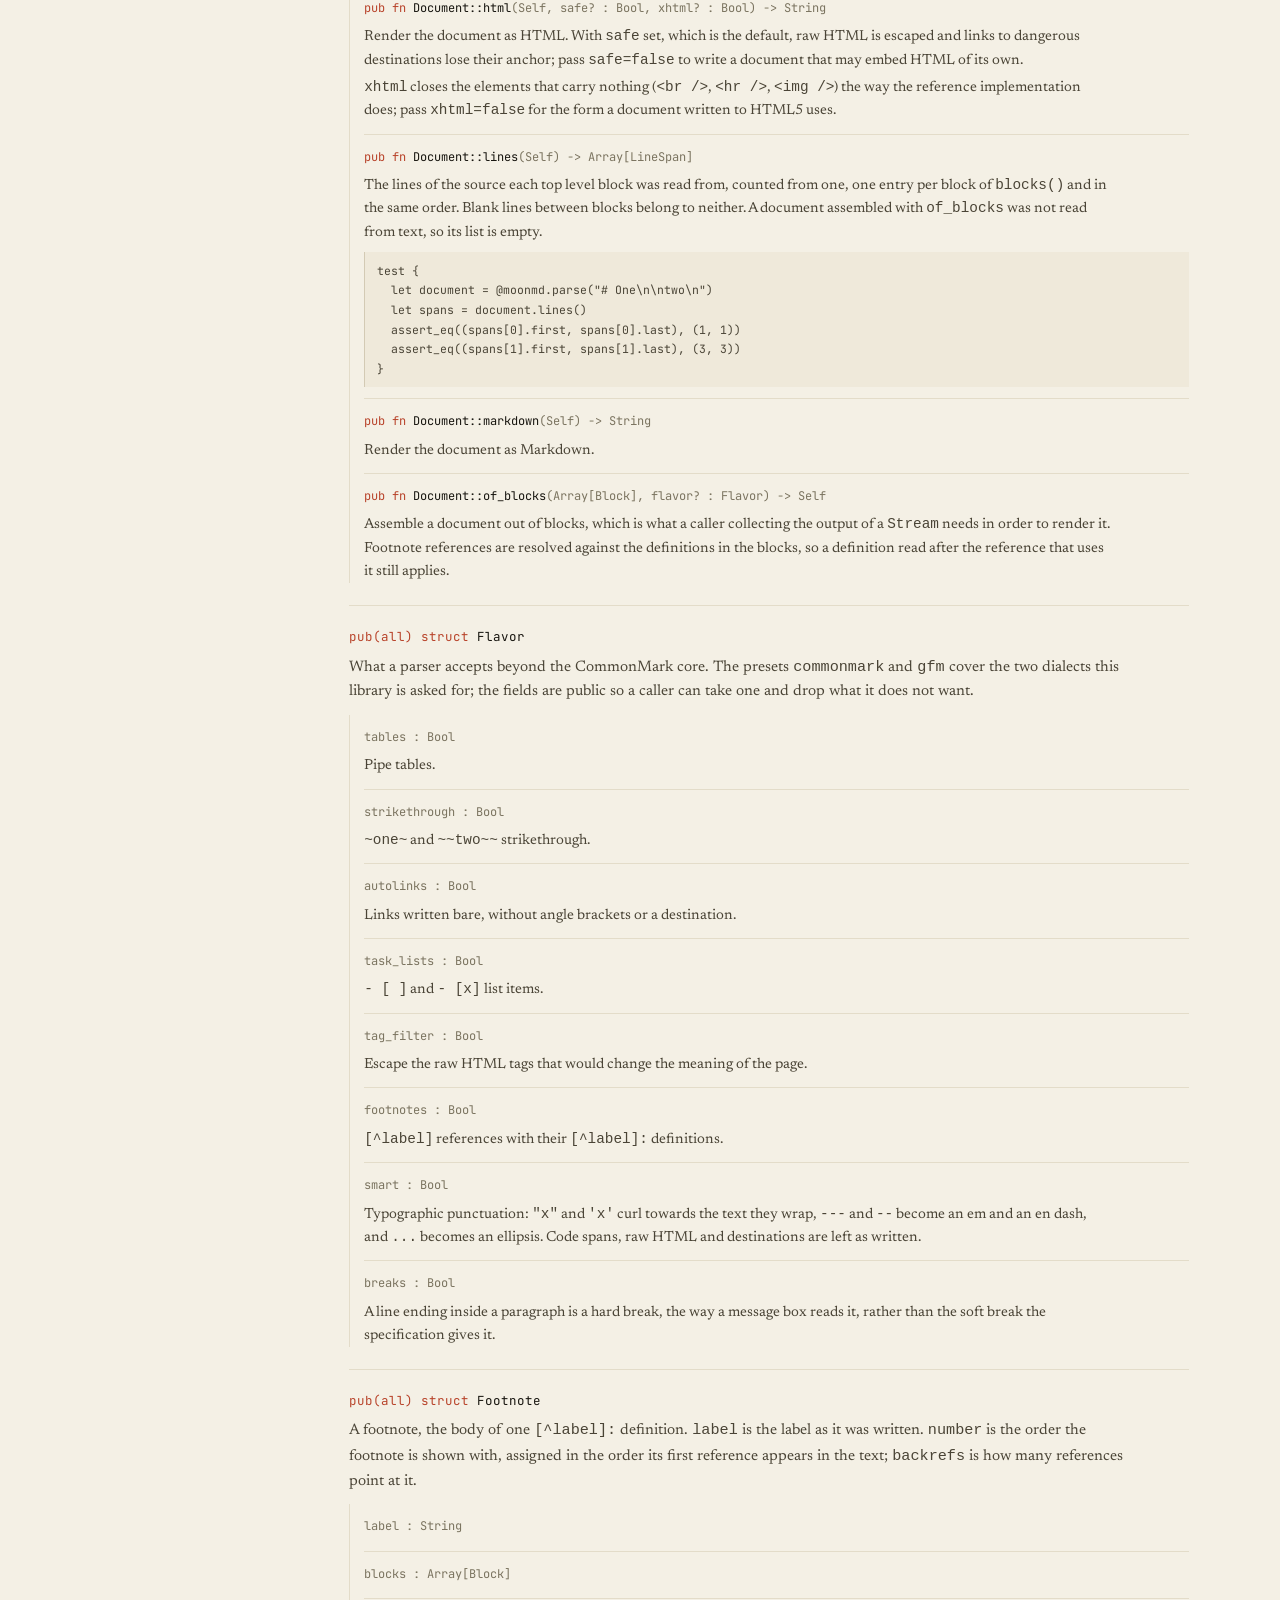
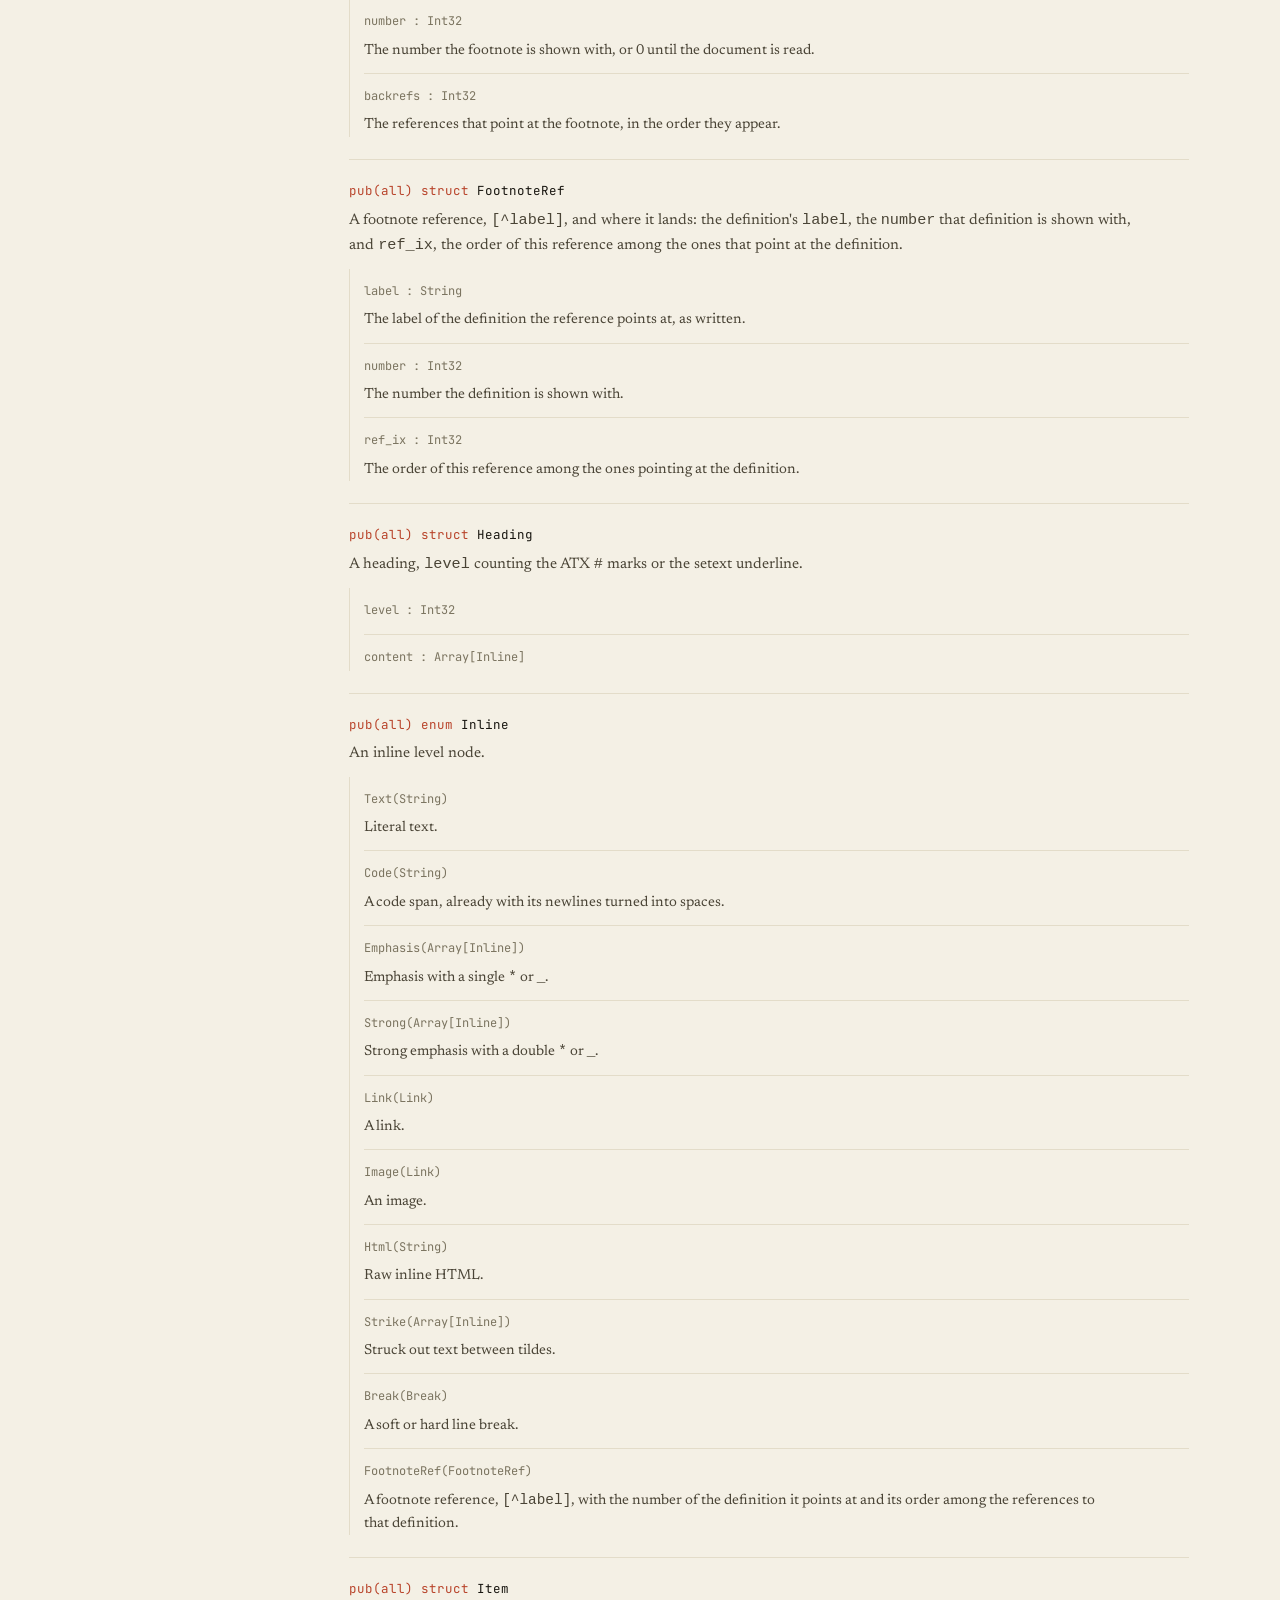
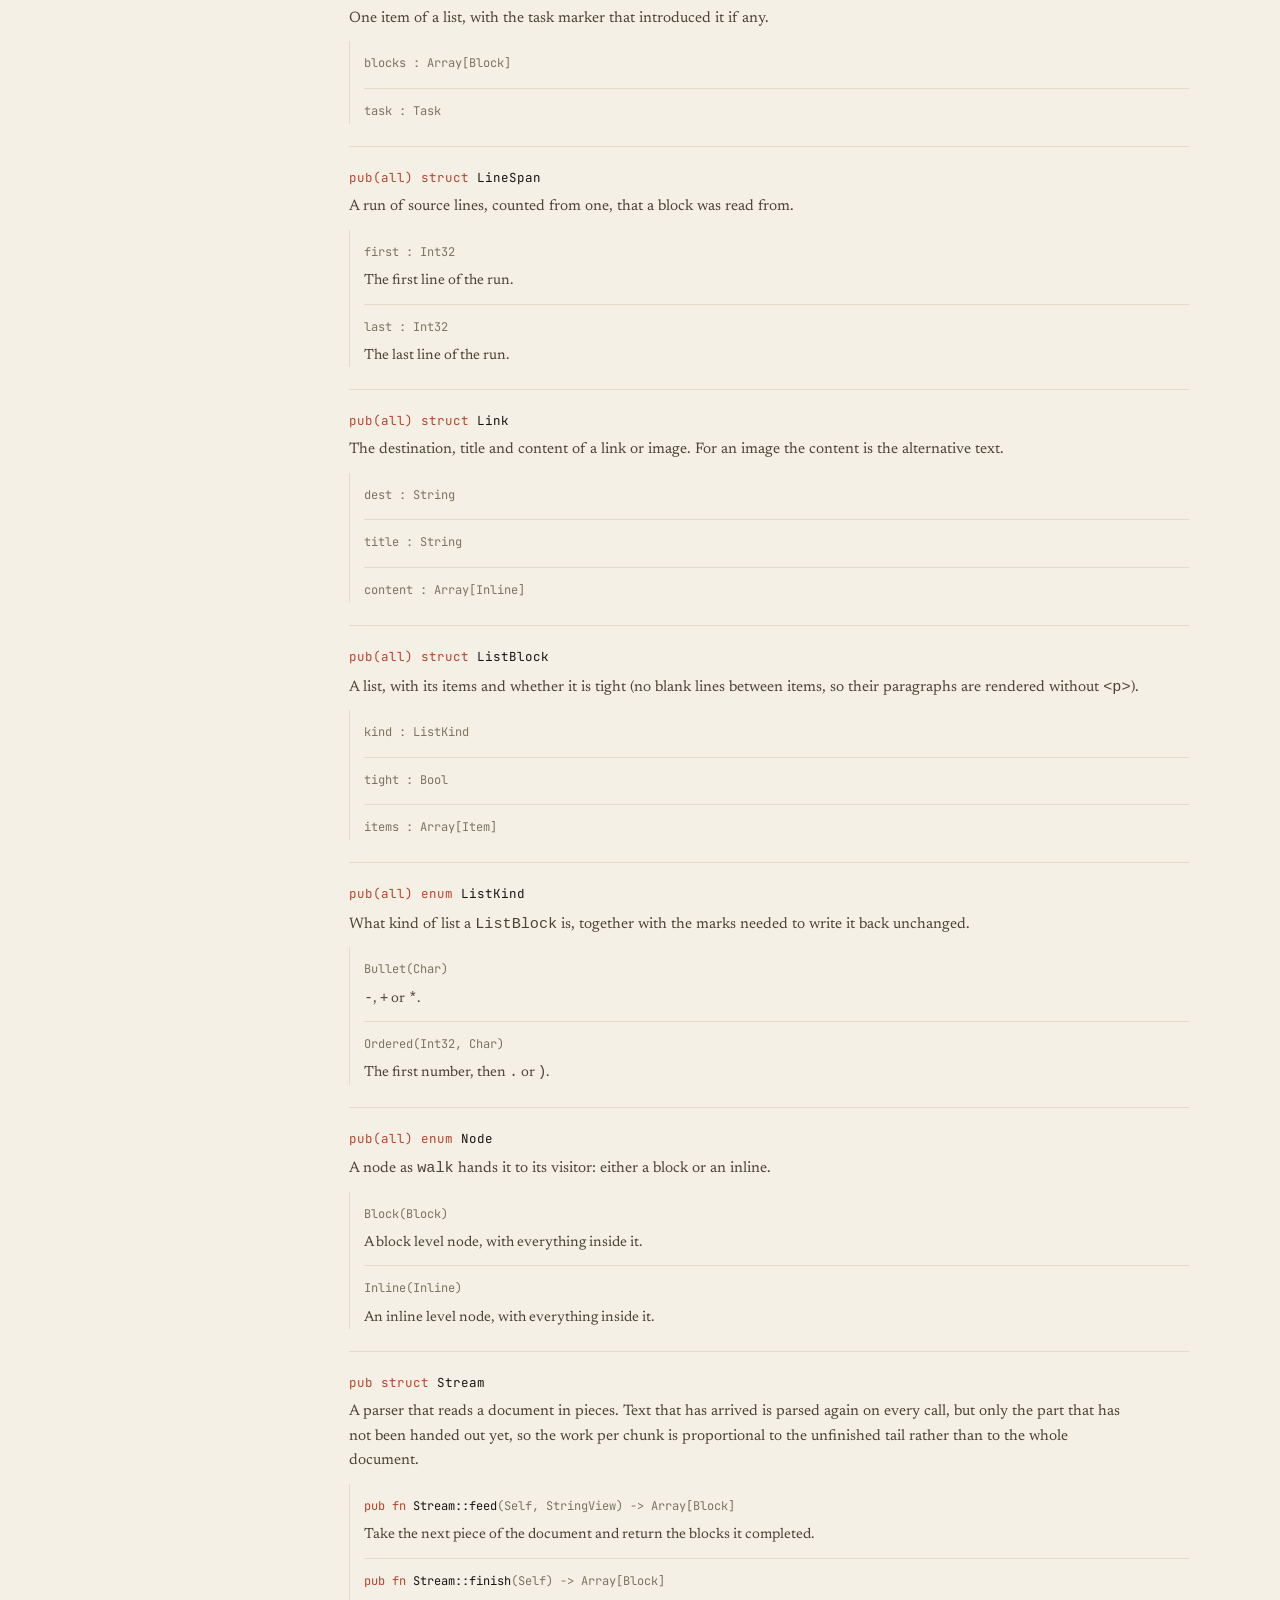
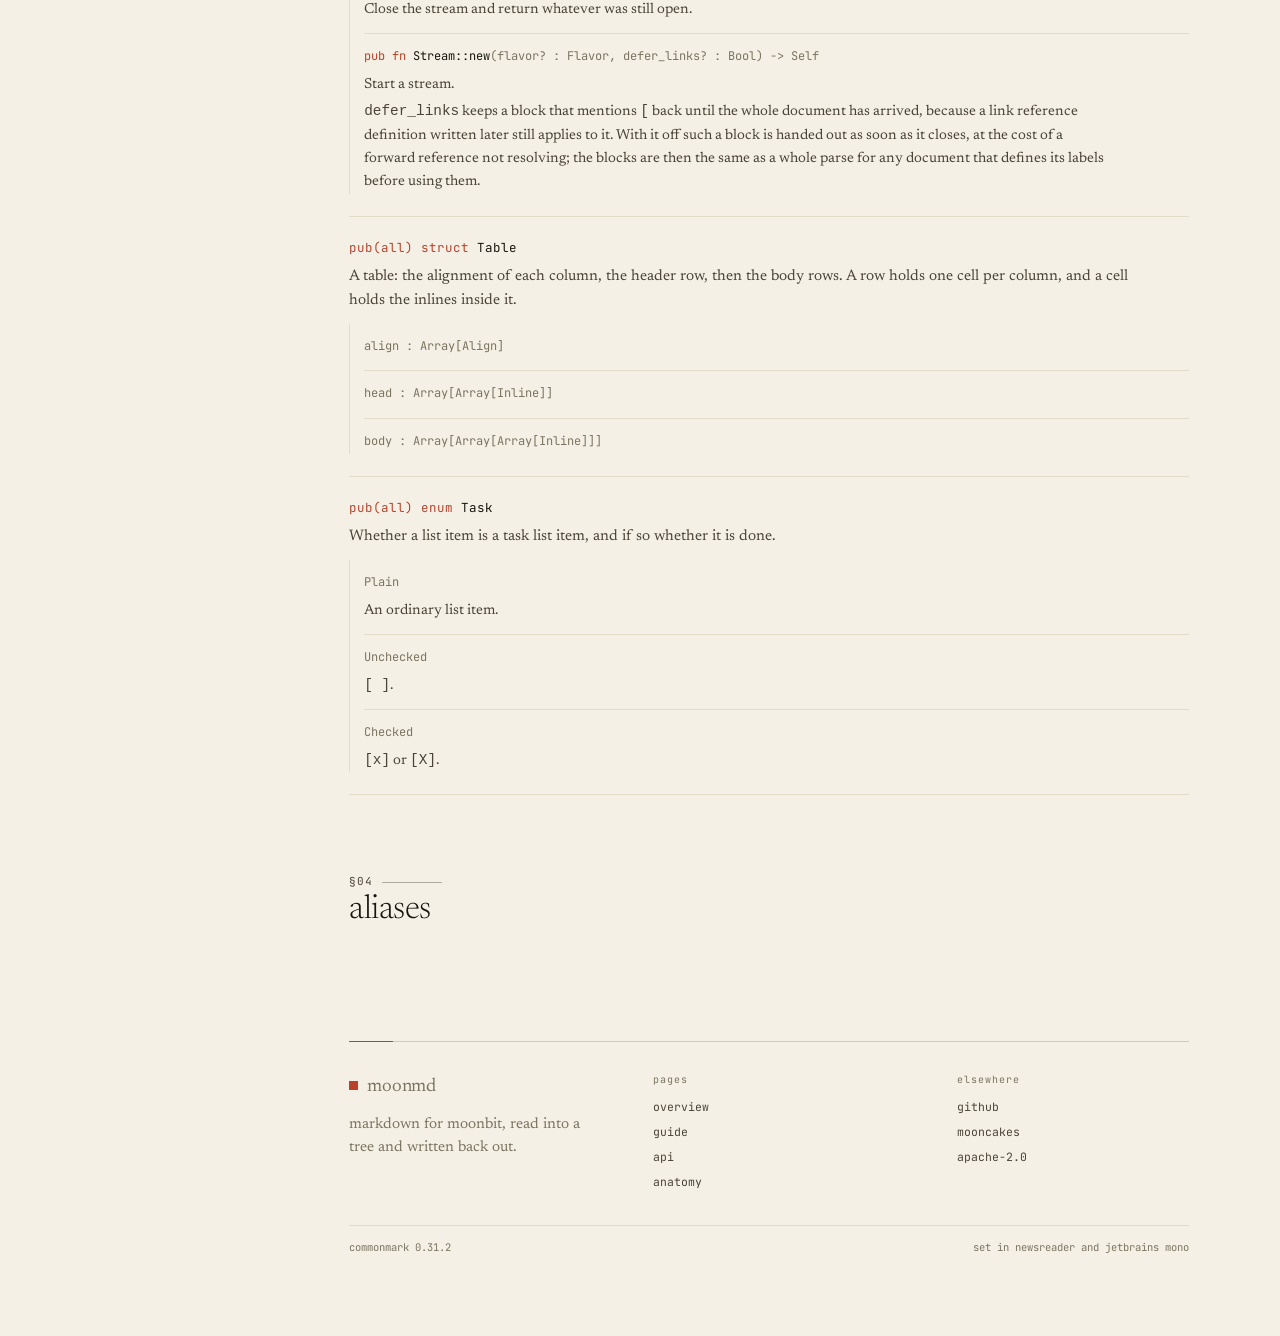
==== commit 54468788: "feat(moonmd): let html end its open elements the HTML5 way. `html` always closed the elements that c" ====
--- a/docs/api.html
+++ b/docs/api.html
@@ -232,8 +232,9 @@
 <p class="doc-p">The flavor this document was parsed with.</p>
     </div>
     <div class="member">
-      <span class="sig"><span class="kw">pub fn</span> <span class="name">Document::html</span><span class="arg">(Self, safe? : Bool) -&gt; String</span></span>
+      <span class="sig"><span class="kw">pub fn</span> <span class="name">Document::html</span><span class="arg">(Self, safe? : Bool, xhtml? : Bool) -&gt; String</span></span>
 <p class="doc-p">Render the document as HTML. With <code>safe</code> set, which is the default, raw HTML is escaped and links to dangerous destinations lose their anchor; pass <code>safe=false</code> to write a document that may embed HTML of its own.</p>
+<p class="doc-p"><code>xhtml</code> closes the elements that carry nothing (<code>&lt;br /&gt;</code>, <code>&lt;hr /&gt;</code>, <code>&lt;img /&gt;</code>) the way the reference implementation does; pass <code>xhtml=false</code> for the form a document written to HTML5 uses.</p>
     </div>
     <div class="member">
       <span class="sig"><span class="kw">pub fn</span> <span class="name">Document::lines</span><span class="arg">(Self) -&gt; Array[LineSpan]</span></span>
